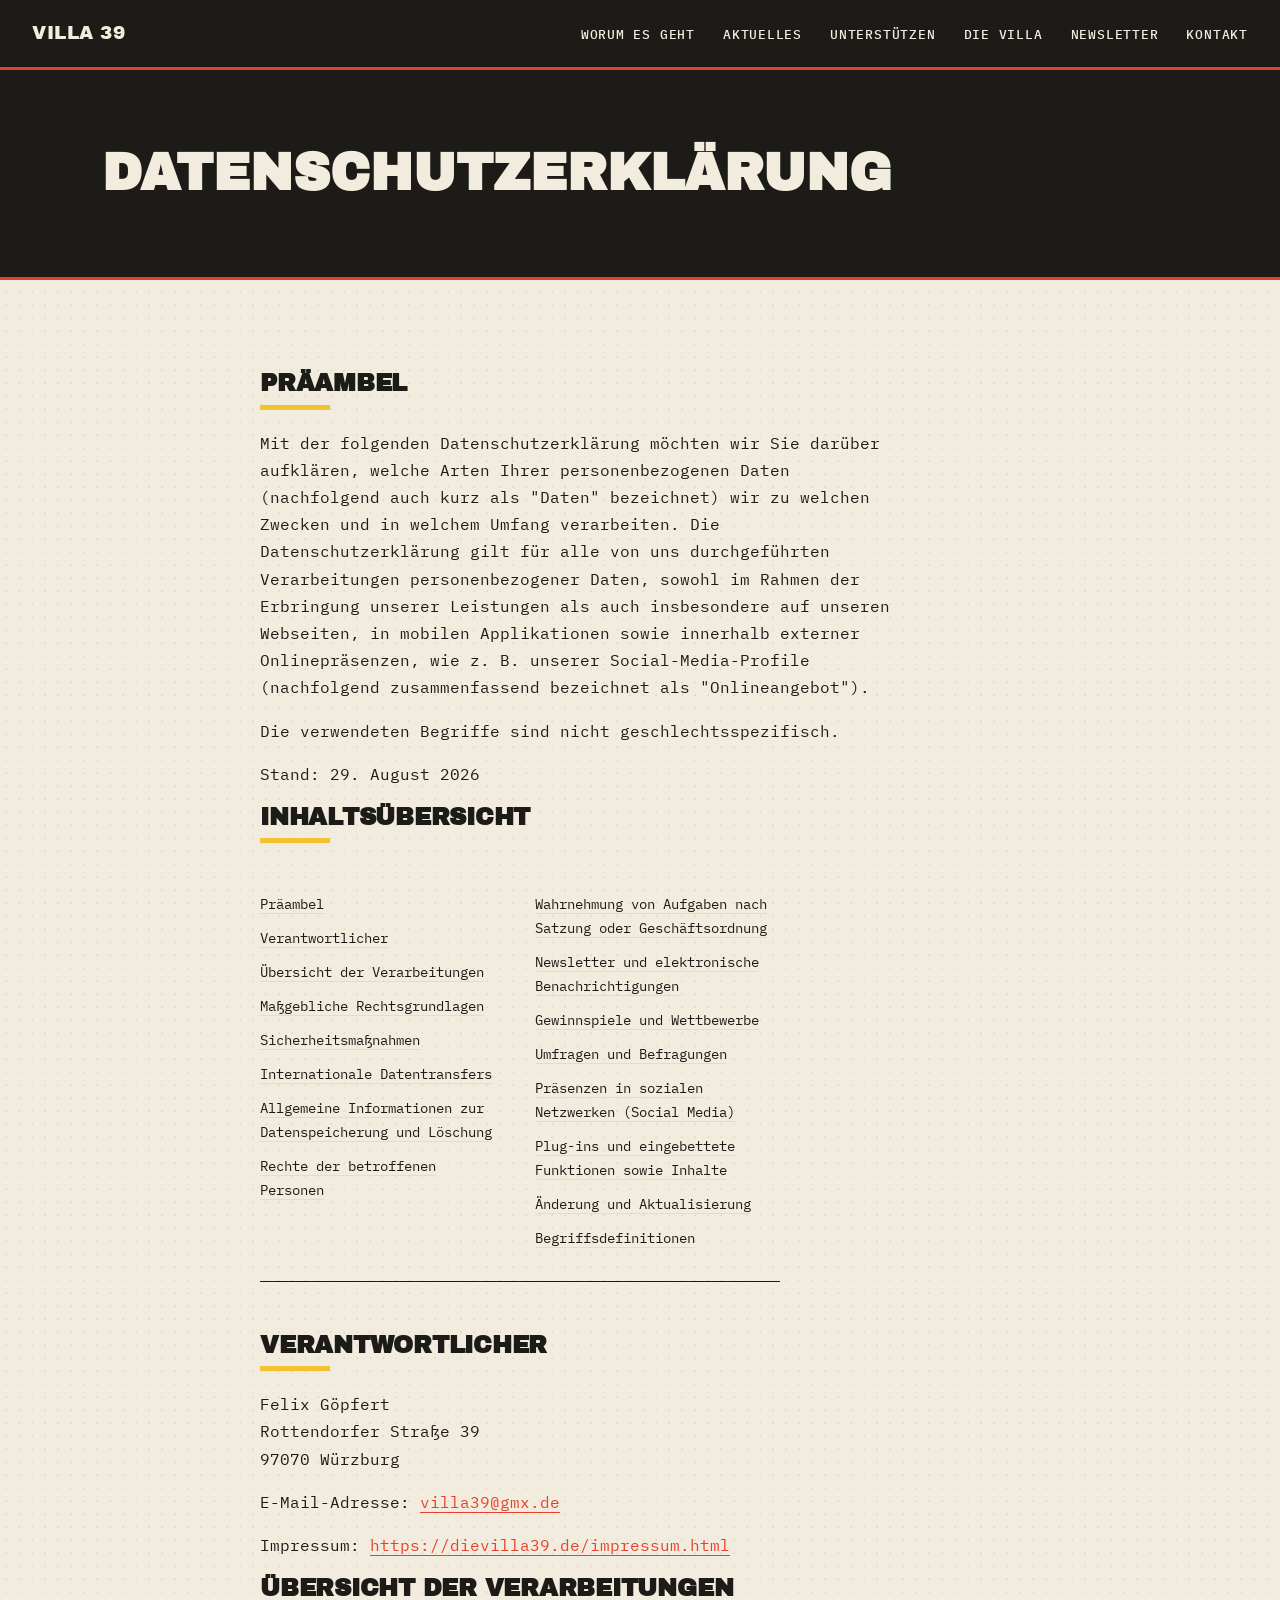
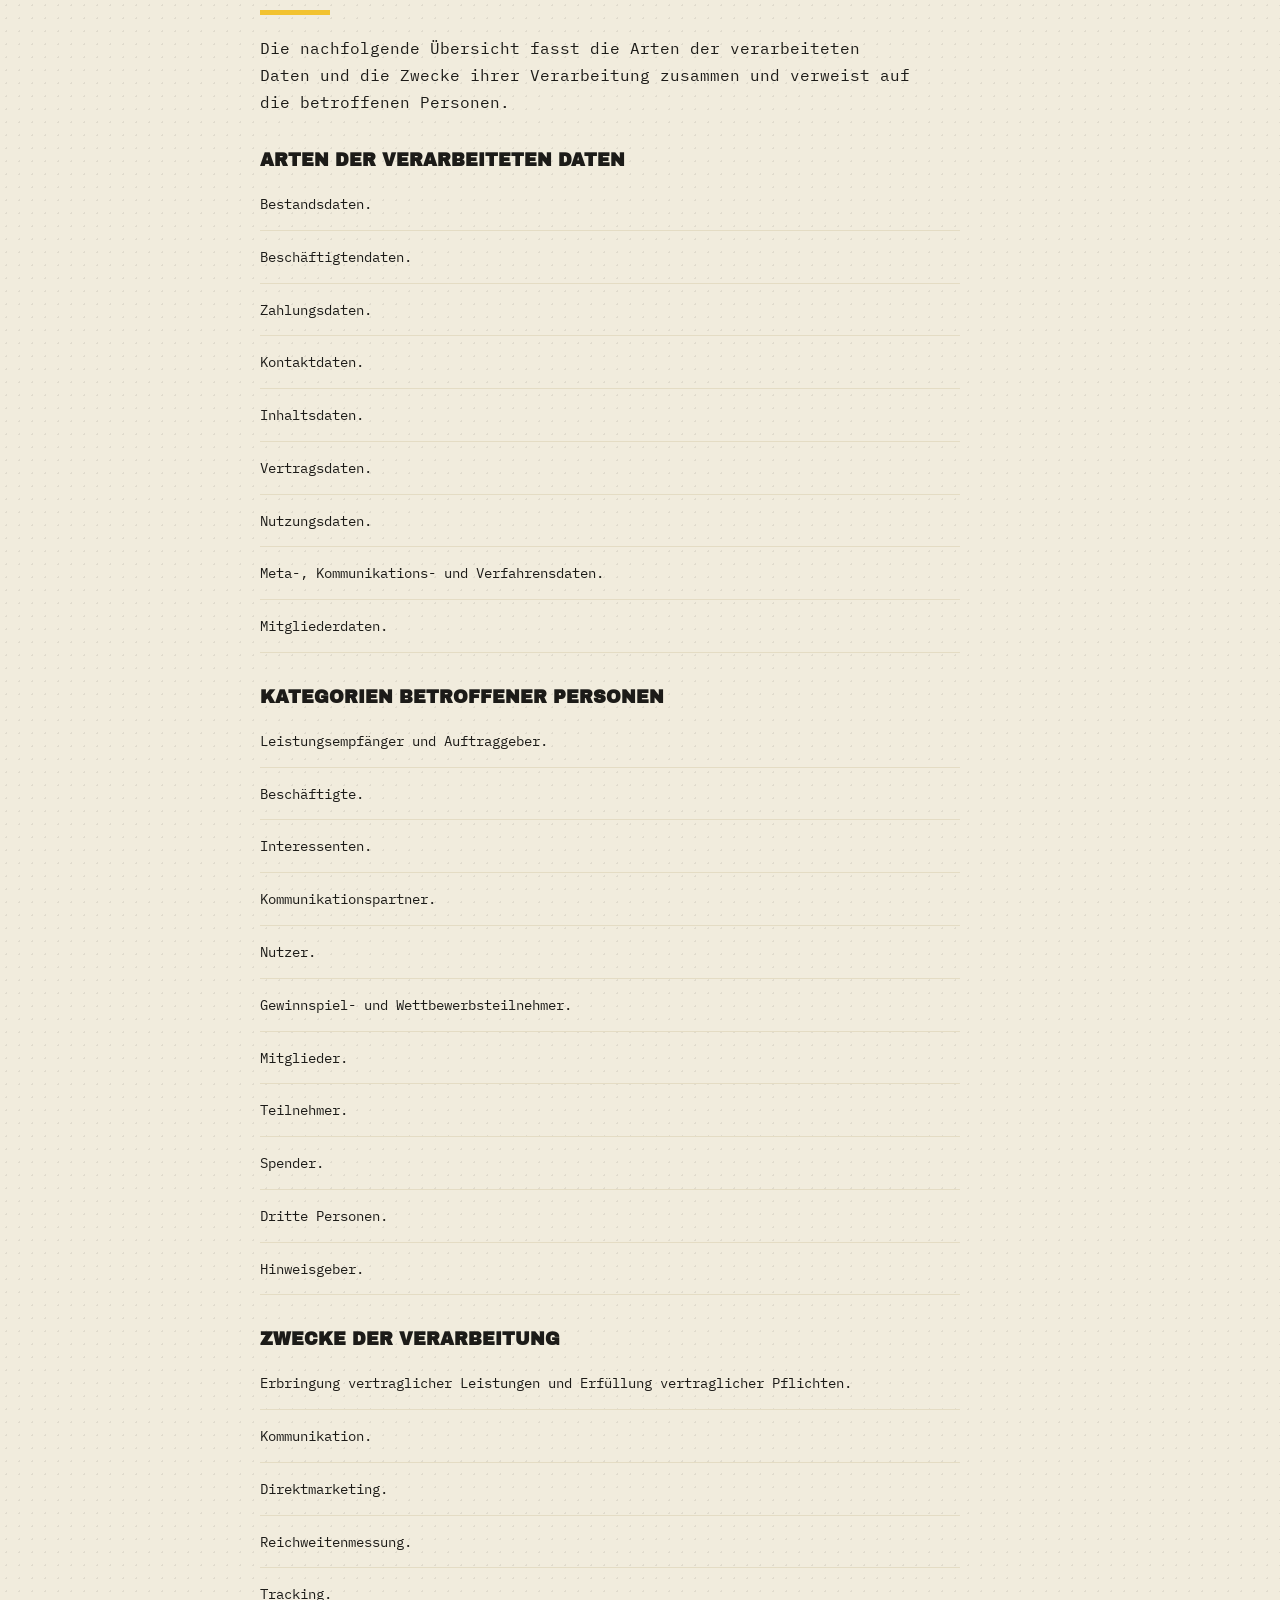
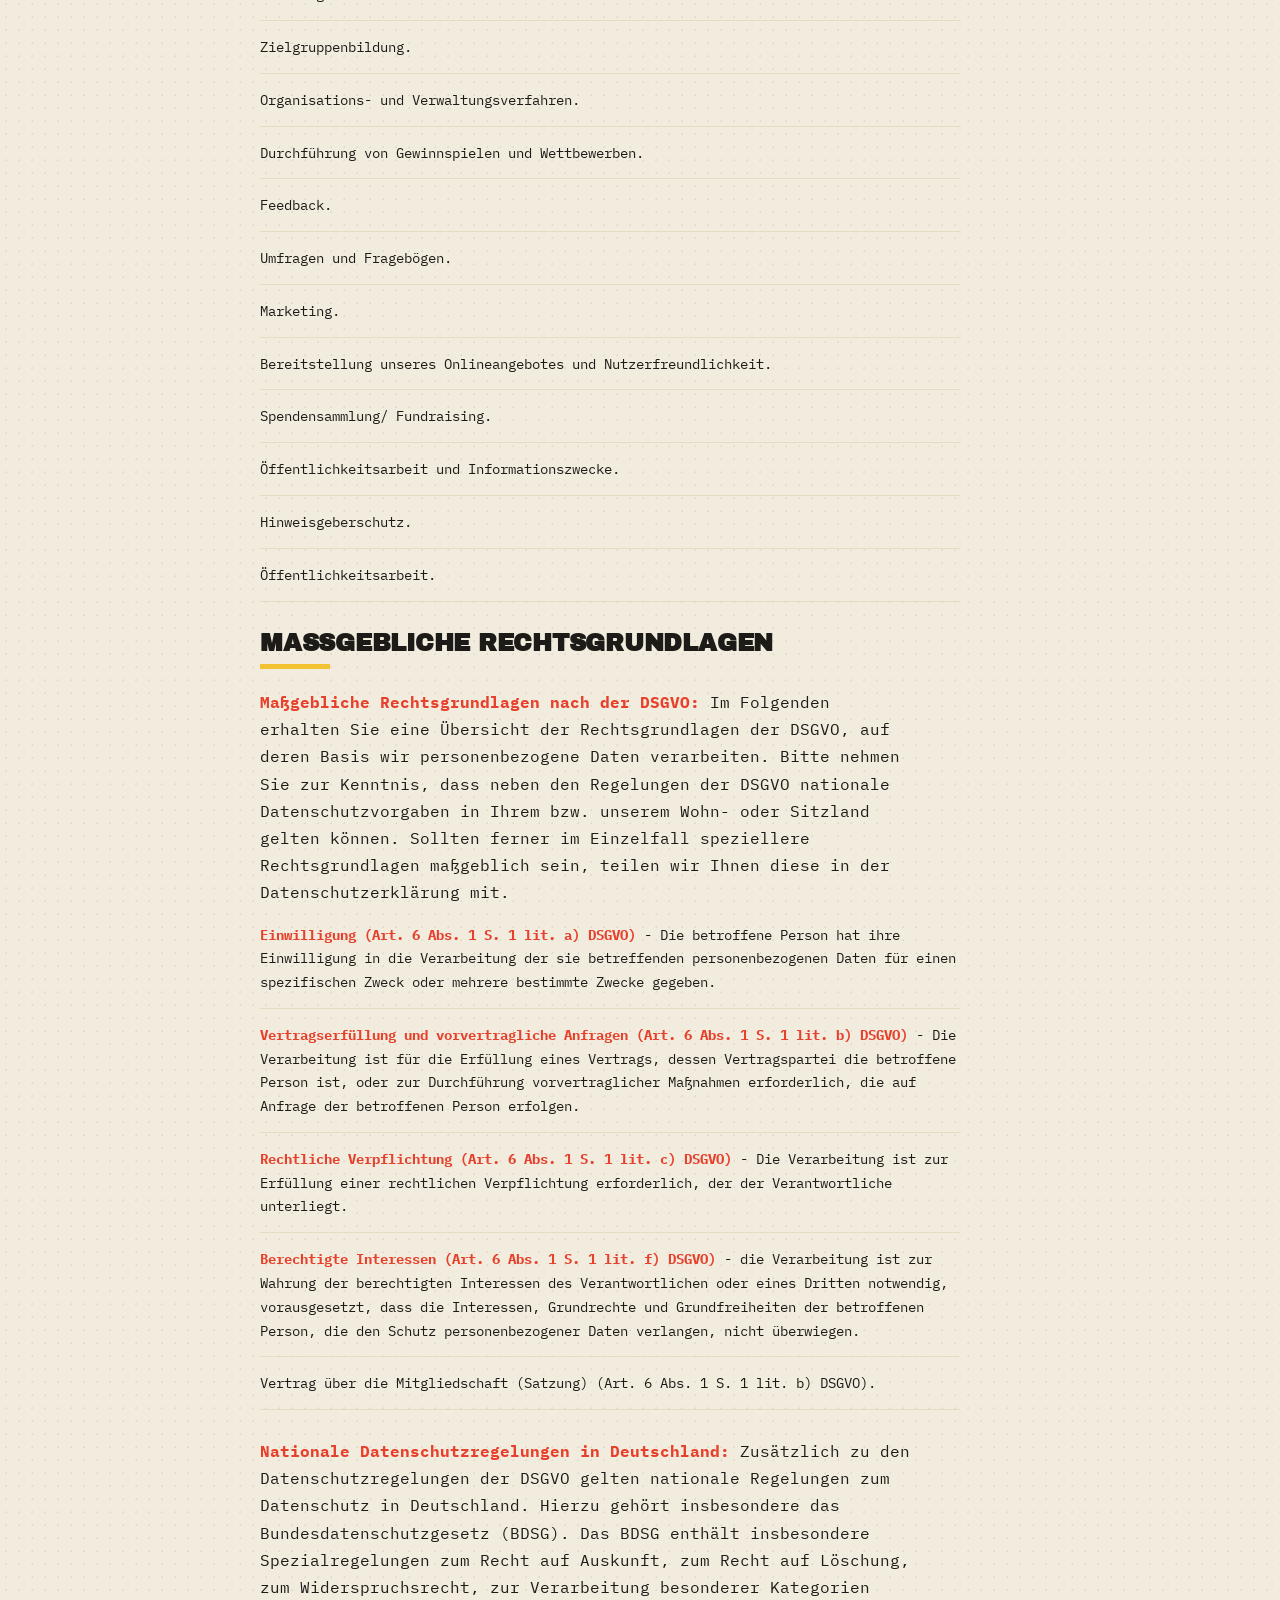
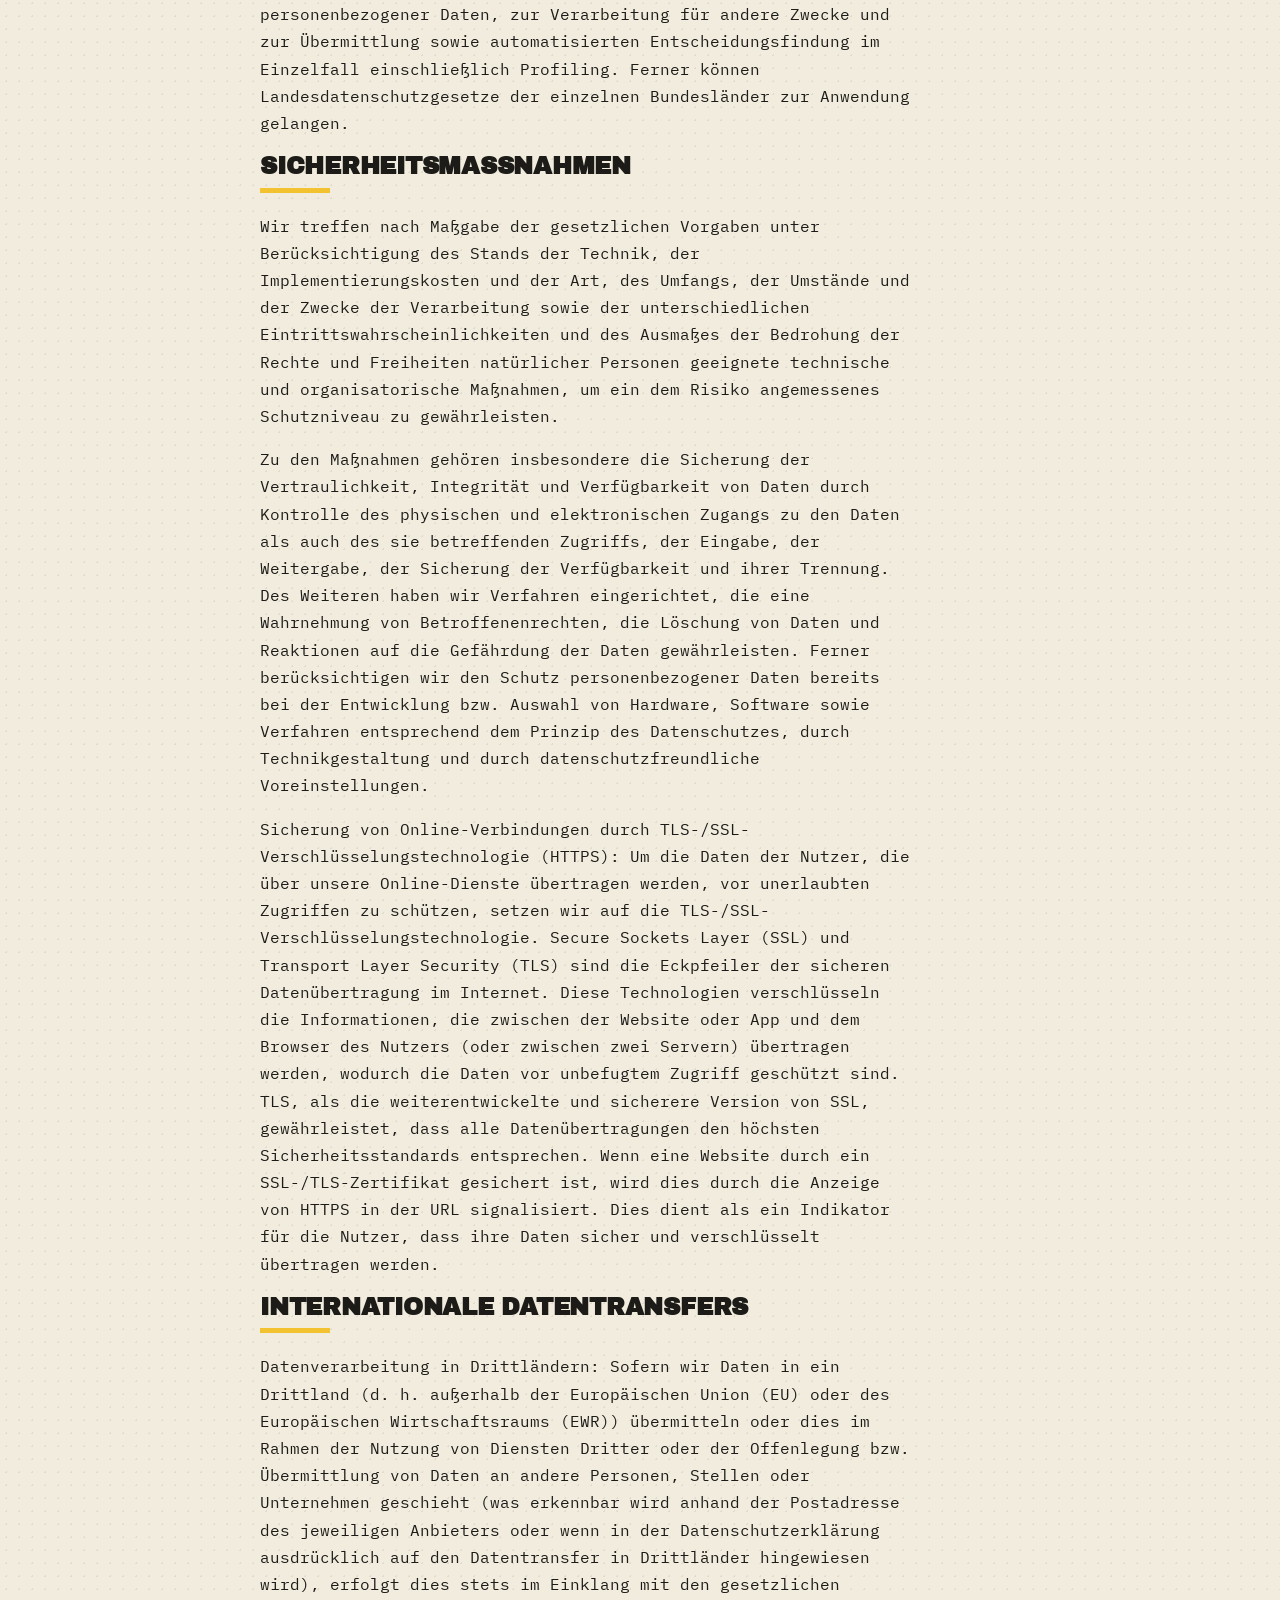
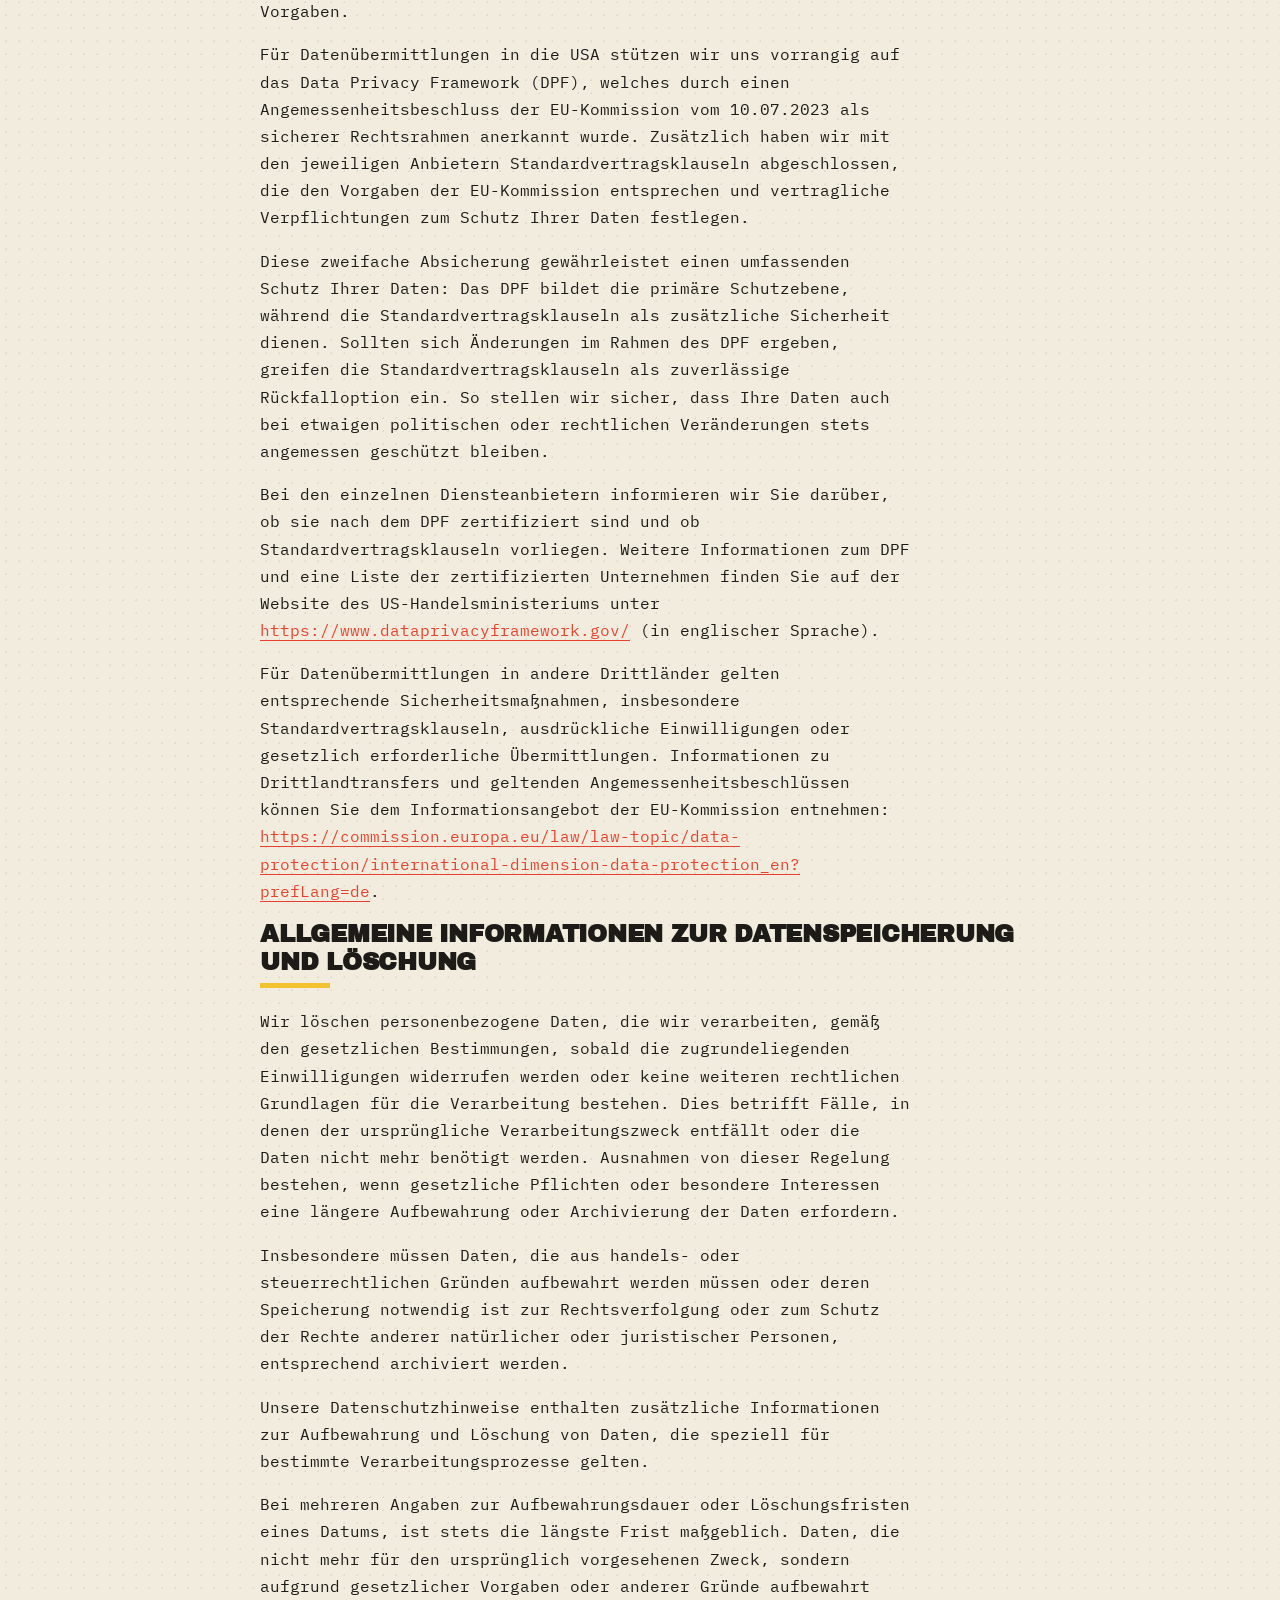
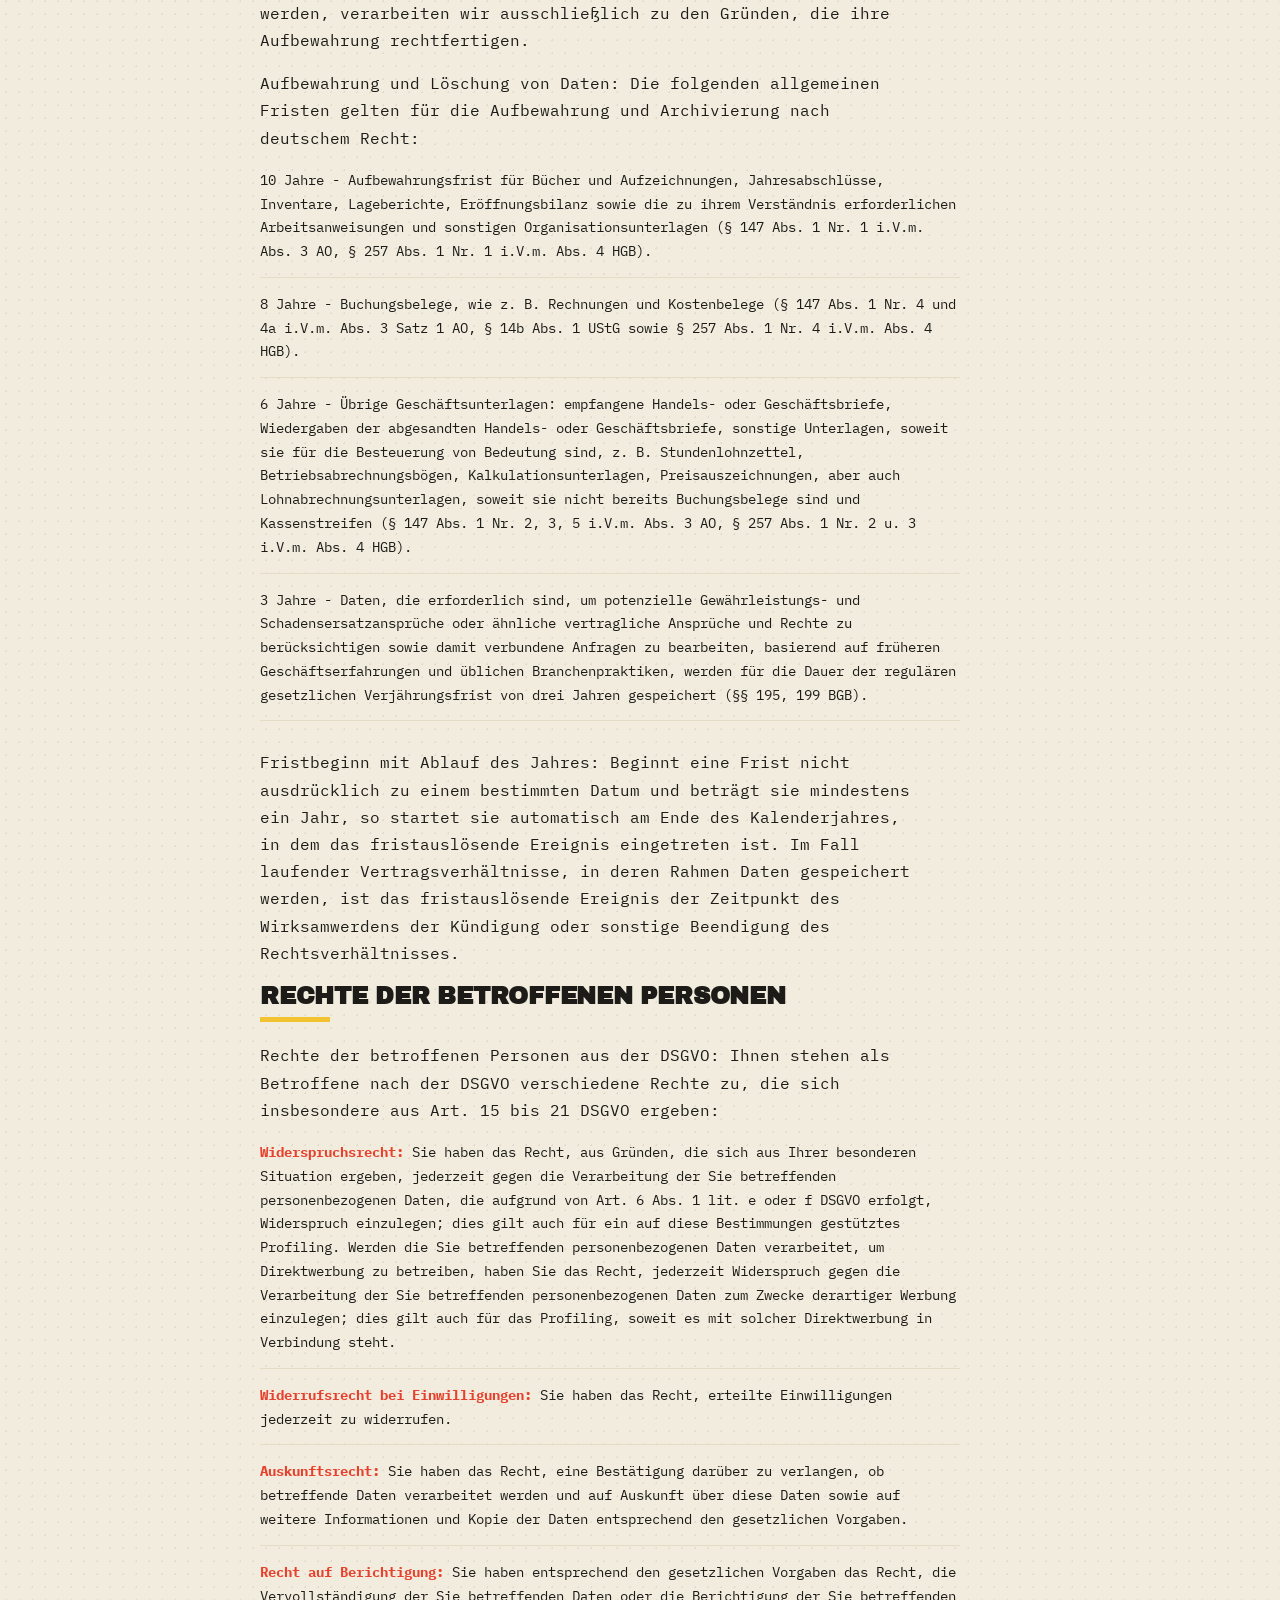
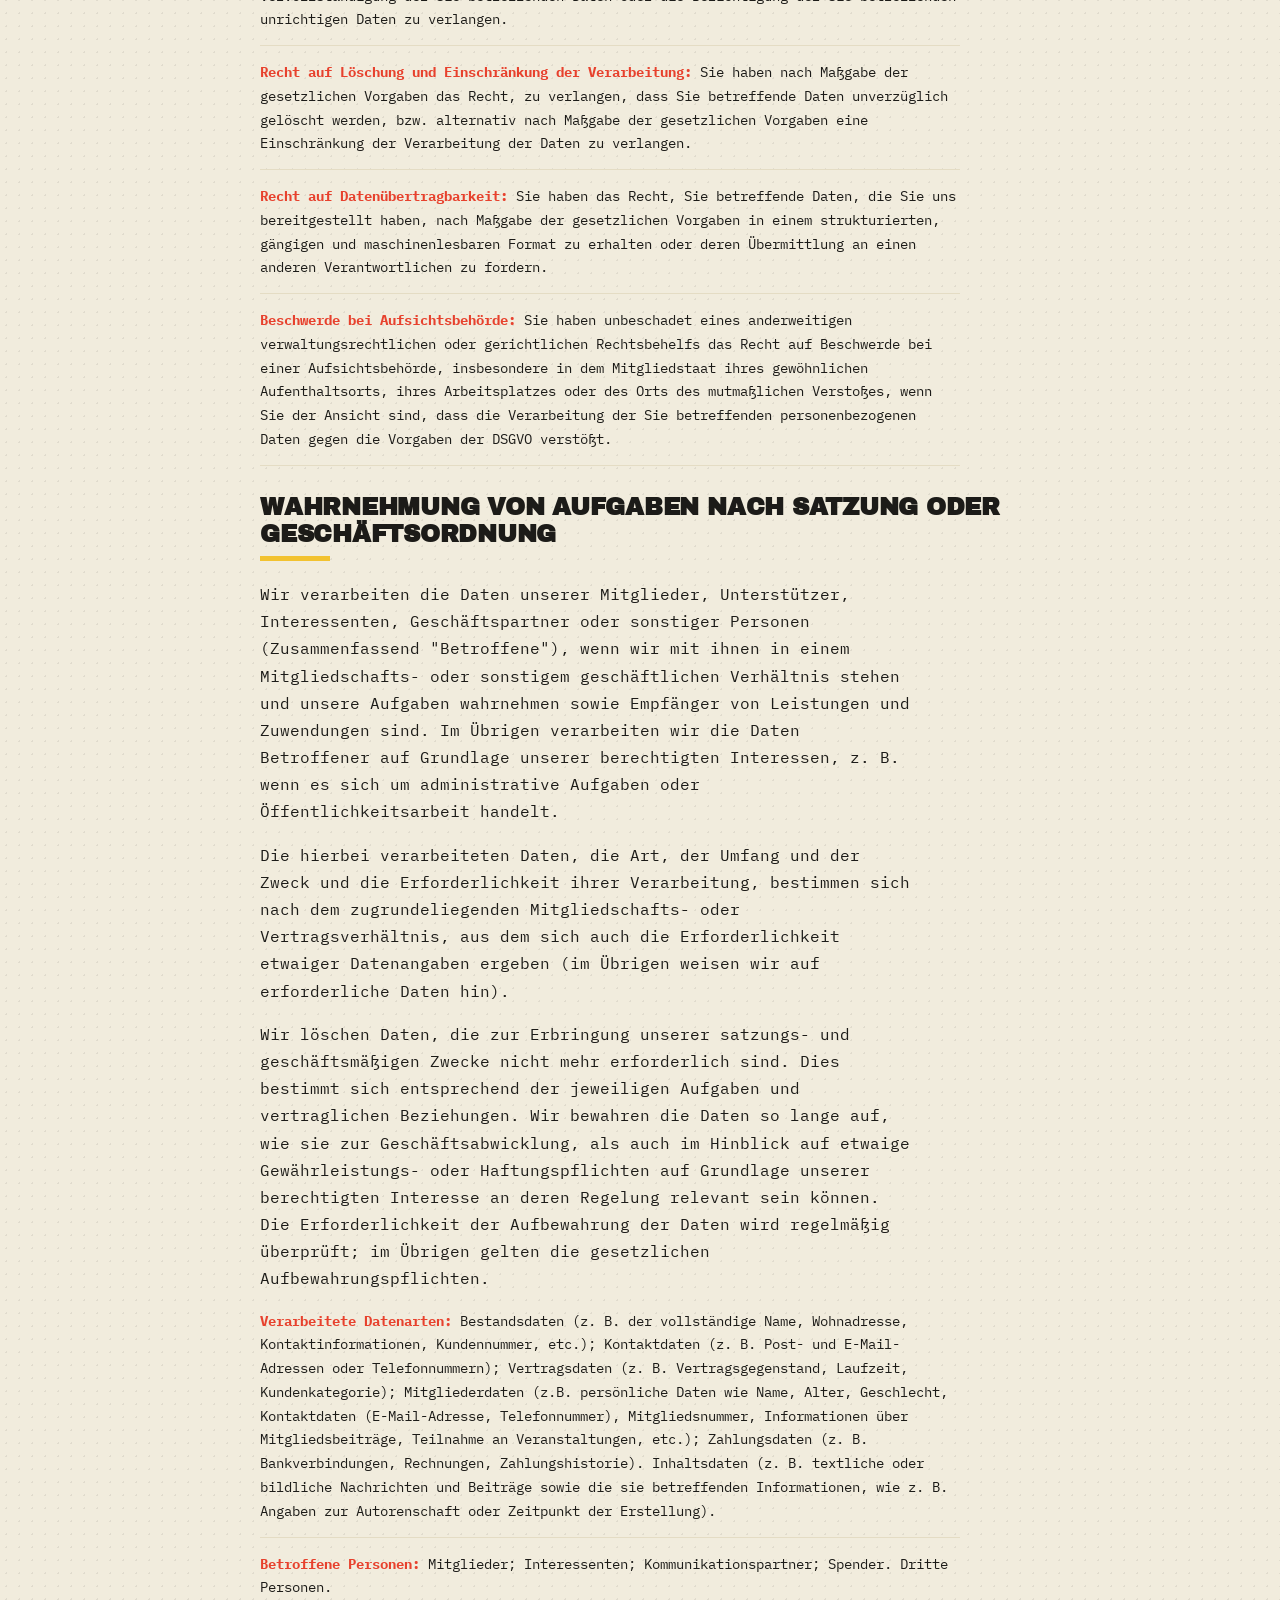
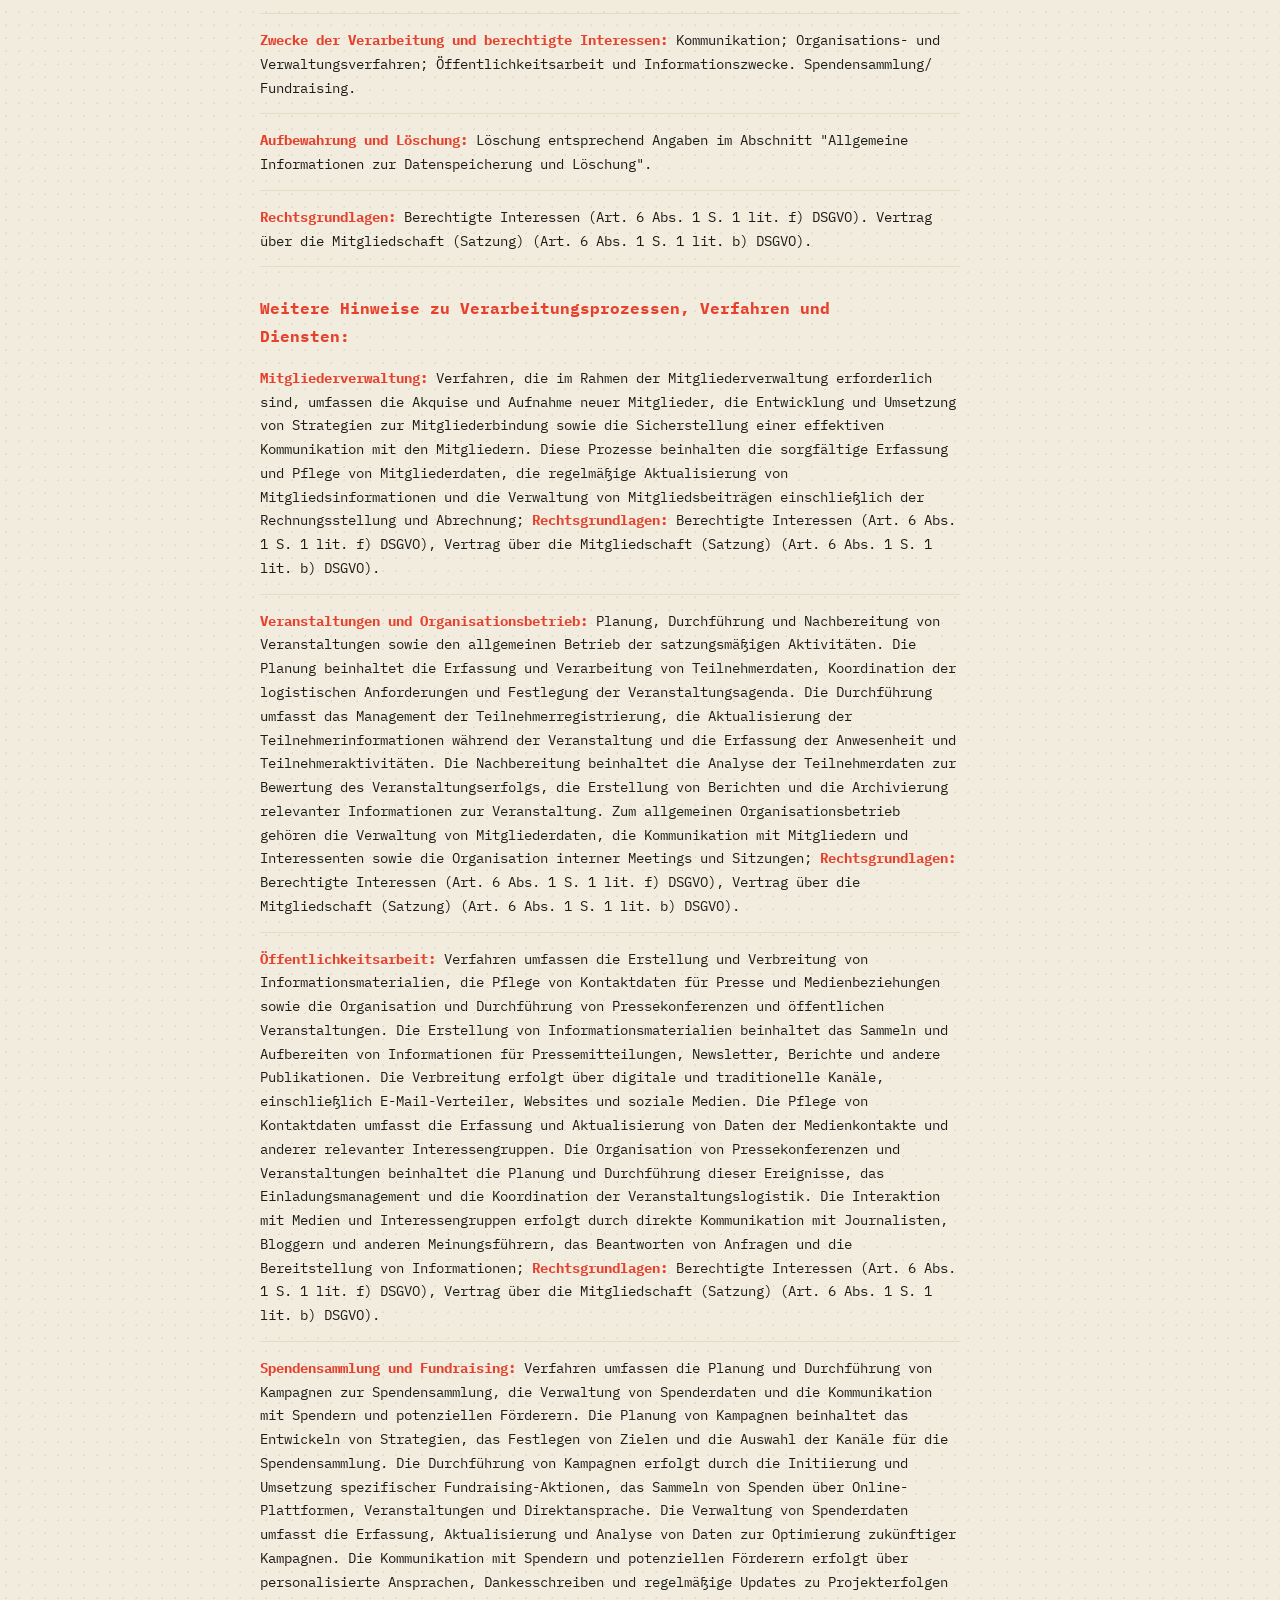
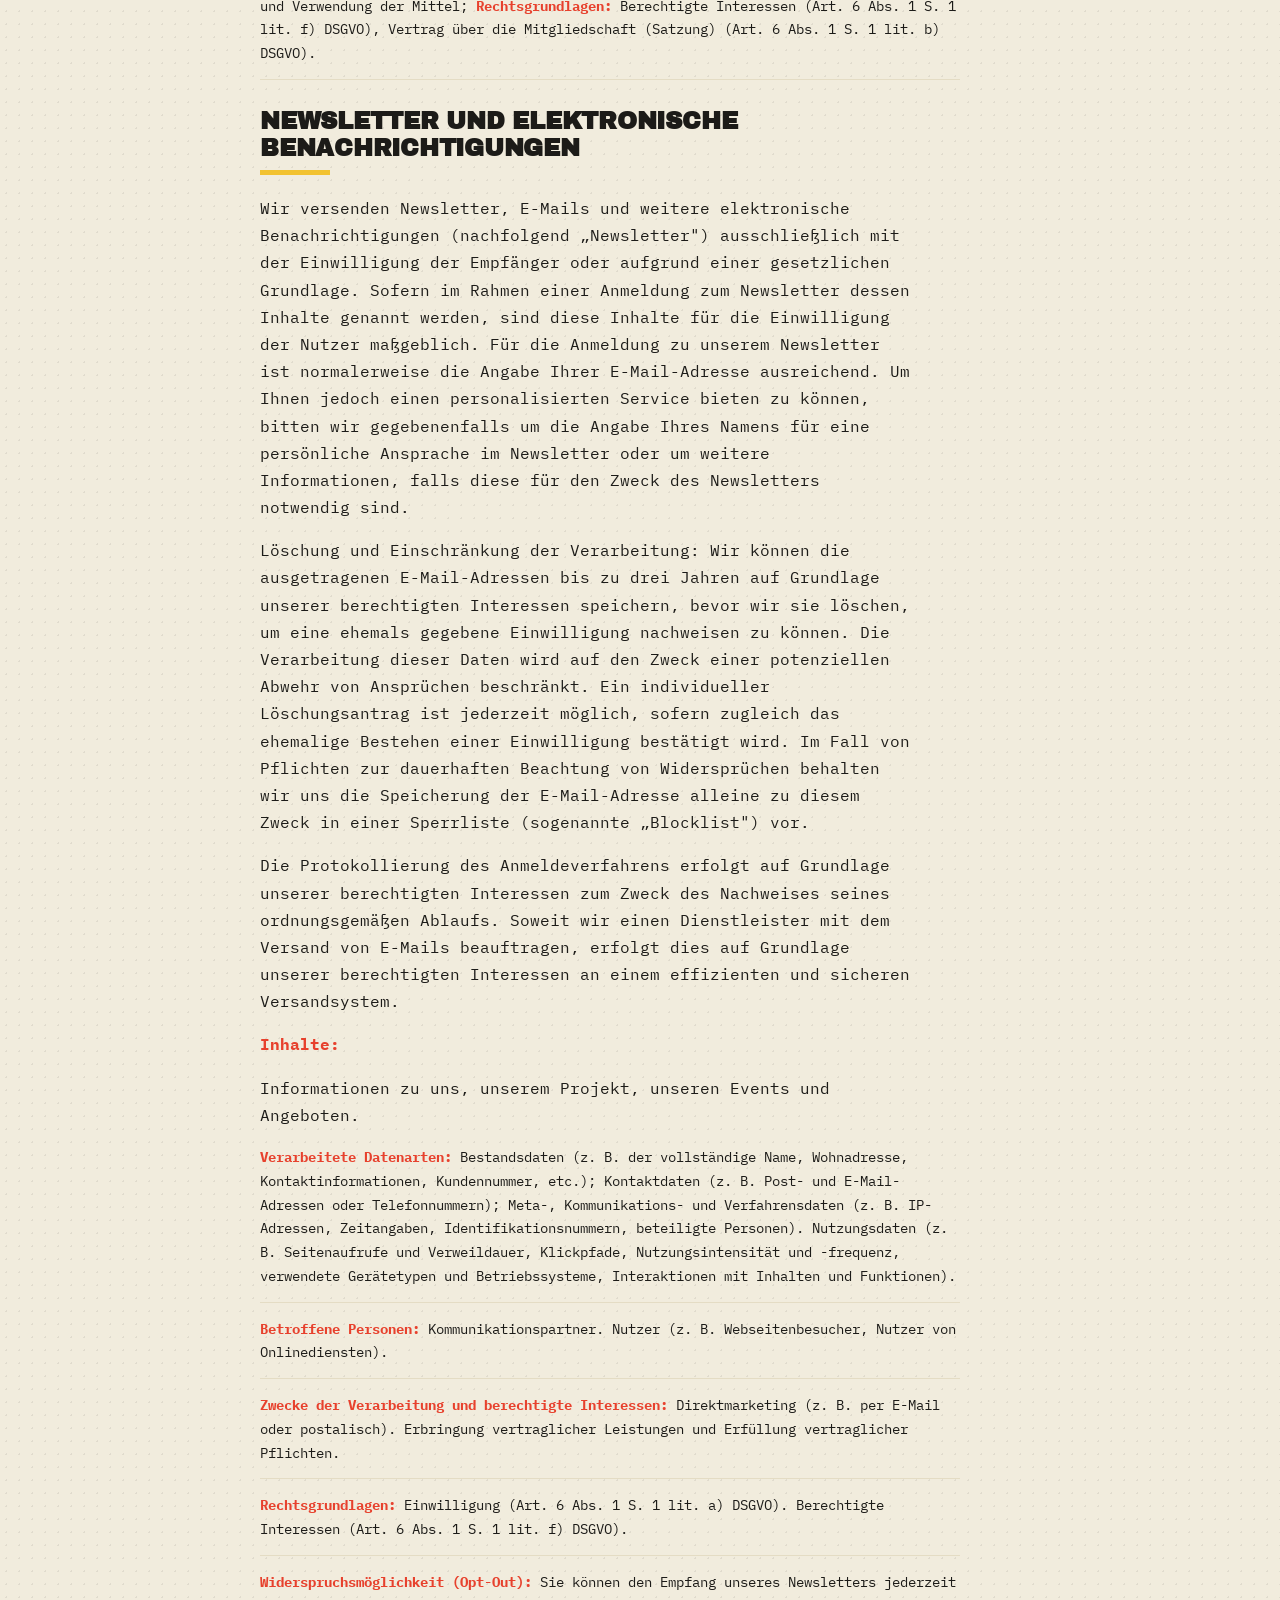
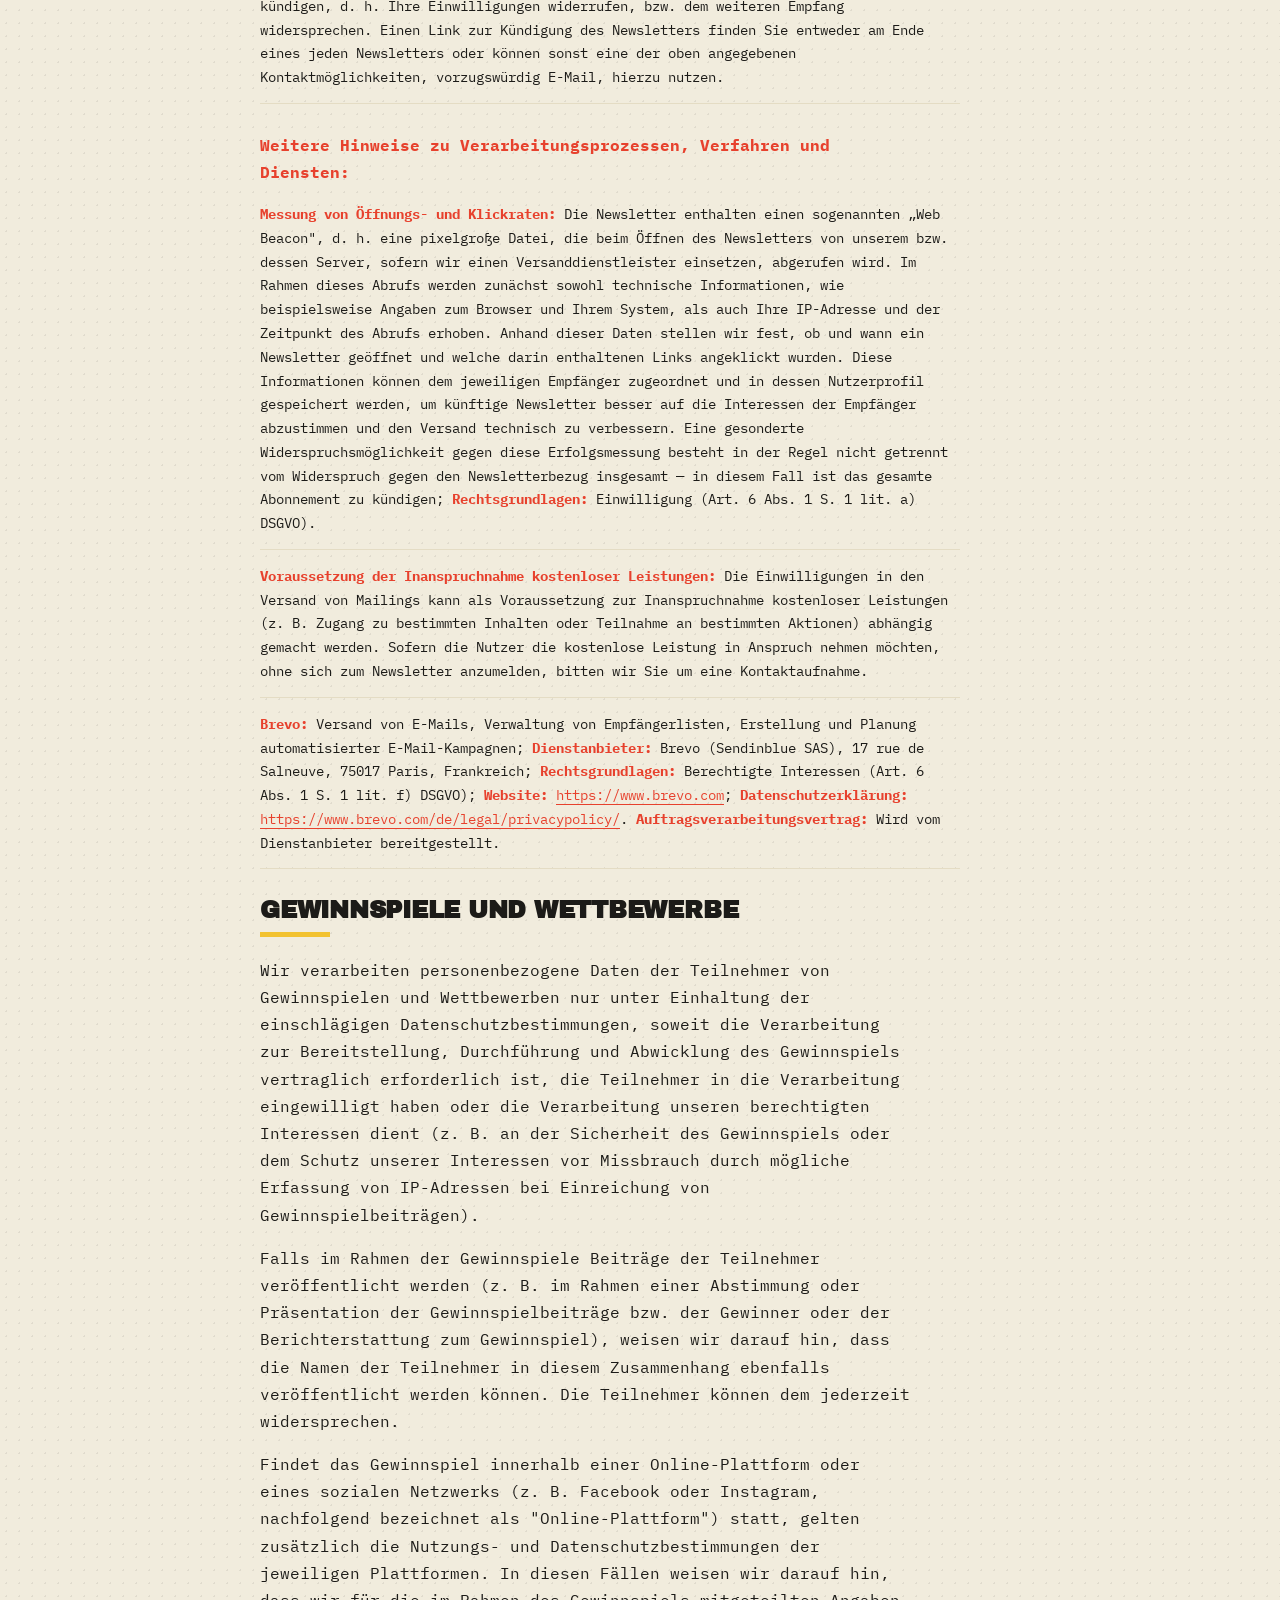
==== datenschutz.html @ 5b3e66f4 "add datenschutzerklaerung" ====
<!DOCTYPE html>
<html lang="de">

<head>
    <meta charset="UTF-8">
    <meta name="viewport" content="width=device-width, initial-scale=1.0">

    <title>Datenschutzerklärung — Villa 39</title>

    <link rel="icon" href="favicon.ico" sizes="any">
    <link rel="icon" type="image/png" sizes="32x32" href="favicon-32x32.png">
    <link rel="icon" type="image/png" sizes="16x16" href="favicon-16x16.png">
    <link rel="apple-touch-icon" href="apple-touch-icon.png">

    <link rel="preconnect" href="https://fonts.googleapis.com">
    <link rel="preconnect" href="https://fonts.gstatic.com" crossorigin>

    <link href="https://fonts.googleapis.com/css2?family=Archivo+Black&family=IBM+Plex+Mono:wght@400;500;600;700&family=Permanent+Marker&display=swap"
        rel="stylesheet">

    <link rel="stylesheet" href="style.css">
</head>

<body>

    <nav>

        <a href="index.html" class="logo">Villa 39</a>

        <button class="hamburger" id="hamburgerBtn" aria-label="Menü öffnen" aria-expanded="false">
            <span></span>
            <span></span>
            <span></span>
        </button>

        <ul id="navLinks">
            <li><a href="index.html#about">Worum es geht</a></li>
            <li><a href="index.html#aktuelles">Aktuelles</a></li>
            <li class="has-submenu">
                <a href="index.html#support">Unterstützen</a>
                <ul class="submenu">
                    <li><a href="direktkredit.html">Direktkredit</a></li>
                    <li><a href="spenden.html">Spenden</a></li>
                    <li><a href="https://www.instagram.com/dievilla39" target="_blank" rel="noopener">Spread the word</a></li>
                </ul>
            </li>
            <li><a href="index.html#geschichte">Die Villa</a></li>
            <li><a href="index.html#newsletter">Newsletter</a></li>
            <li><a href="index.html#contact">Kontakt</a></li>
        </ul>

    </nav>

    <header class="subpage-hero">
        <h1>Datenschutzerklärung</h1>
    </header>

    <main class="subpage-content legal-content">

        <h2 id="m716">Präambel</h2>
        <p>Mit der folgenden Datenschutzerklärung möchten wir Sie darüber aufklären, welche Arten Ihrer personenbezogenen Daten (nachfolgend auch kurz als "Daten" bezeichnet) wir zu welchen Zwecken und in welchem Umfang verarbeiten. Die Datenschutzerklärung gilt für alle von uns durchgeführten Verarbeitungen personenbezogener Daten, sowohl im Rahmen der Erbringung unserer Leistungen als auch insbesondere auf unseren Webseiten, in mobilen Applikationen sowie innerhalb externer Onlinepräsenzen, wie z. B. unserer Social-Media-Profile (nachfolgend zusammenfassend bezeichnet als "Onlineangebot").</p>
        <p>Die verwendeten Begriffe sind nicht geschlechtsspezifisch.</p>

        <p>Stand: 29. August 2026</p>

        <h2>Inhaltsübersicht</h2>
        <ul class="index">
            <li><a class="index-link" href="#m716">Präambel</a></li>
            <li><a class="index-link" href="#m3">Verantwortlicher</a></li>
            <li><a class="index-link" href="#mOverview">Übersicht der Verarbeitungen</a></li>
            <li><a class="index-link" href="#m2427">Maßgebliche Rechtsgrundlagen</a></li>
            <li><a class="index-link" href="#m27">Sicherheitsmaßnahmen</a></li>
            <li><a class="index-link" href="#m24">Internationale Datentransfers</a></li>
            <li><a class="index-link" href="#m12">Allgemeine Informationen zur Datenspeicherung und Löschung</a></li>
            <li><a class="index-link" href="#m10">Rechte der betroffenen Personen</a></li>
            <li><a class="index-link" href="#m354">Wahrnehmung von Aufgaben nach Satzung oder Geschäftsordnung</a></li>
            <li><a class="index-link" href="#m17">Newsletter und elektronische Benachrichtigungen</a></li>
            <li><a class="index-link" href="#m237">Gewinnspiele und Wettbewerbe</a></li>
            <li><a class="index-link" href="#m408">Umfragen und Befragungen</a></li>
            <li><a class="index-link" href="#m136">Präsenzen in sozialen Netzwerken (Social Media)</a></li>
            <li><a class="index-link" href="#m328">Plug-ins und eingebettete Funktionen sowie Inhalte</a></li>
            <li><a class="index-link" href="#m15">Änderung und Aktualisierung</a></li>
            <li><a class="index-link" href="#m42">Begriffsdefinitionen</a></li>
        </ul>

        <h2 id="m3">Verantwortlicher</h2>
        <p>
            Felix Göpfert<br>
            Rottendorfer Straße 39<br>
            97070 Würzburg
        </p>
        <p>E-Mail-Adresse: <a href="mailto:villa39@gmx.de">villa39@gmx.de</a></p>
        <p>Impressum: <a href="https://dievilla39.de/impressum.html" target="_blank">https://dievilla39.de/impressum.html</a></p>

        <h2 id="mOverview">Übersicht der Verarbeitungen</h2>
        <p>Die nachfolgende Übersicht fasst die Arten der verarbeiteten Daten und die Zwecke ihrer Verarbeitung zusammen und verweist auf die betroffenen Personen.</p>

        <h3>Arten der verarbeiteten Daten</h3>
        <ul class="m-elements">
            <li>Bestandsdaten.</li><li>Beschäftigtendaten.</li><li>Zahlungsdaten.</li><li>Kontaktdaten.</li><li>Inhaltsdaten.</li><li>Vertragsdaten.</li><li>Nutzungsdaten.</li><li>Meta-, Kommunikations- und Verfahrensdaten.</li><li>Mitgliederdaten.</li>
        </ul>

        <h3>Kategorien betroffener Personen</h3>
        <ul class="m-elements">
            <li>Leistungsempfänger und Auftraggeber.</li><li>Beschäftigte.</li><li>Interessenten.</li><li>Kommunikationspartner.</li><li>Nutzer.</li><li>Gewinnspiel- und Wettbewerbsteilnehmer.</li><li>Mitglieder.</li><li>Teilnehmer.</li><li>Spender.</li><li>Dritte Personen.</li><li>Hinweisgeber.</li>
        </ul>

        <h3>Zwecke der Verarbeitung</h3>
        <ul class="m-elements">
            <li>Erbringung vertraglicher Leistungen und Erfüllung vertraglicher Pflichten.</li><li>Kommunikation.</li><li>Direktmarketing.</li><li>Reichweitenmessung.</li><li>Tracking.</li><li>Zielgruppenbildung.</li><li>Organisations- und Verwaltungsverfahren.</li><li>Durchführung von Gewinnspielen und Wettbewerben.</li><li>Feedback.</li><li>Umfragen und Fragebögen.</li><li>Marketing.</li><li>Bereitstellung unseres Onlineangebotes und Nutzerfreundlichkeit.</li><li>Spendensammlung/ Fundraising.</li><li>Öffentlichkeitsarbeit und Informationszwecke.</li><li>Hinweisgeberschutz.</li><li>Öffentlichkeitsarbeit.</li>
        </ul>

        <h2 id="m2427">Maßgebliche Rechtsgrundlagen</h2>
        <p><strong>Maßgebliche Rechtsgrundlagen nach der DSGVO: </strong>Im Folgenden erhalten Sie eine Übersicht der Rechtsgrundlagen der DSGVO, auf deren Basis wir personenbezogene Daten verarbeiten. Bitte nehmen Sie zur Kenntnis, dass neben den Regelungen der DSGVO nationale Datenschutzvorgaben in Ihrem bzw. unserem Wohn- oder Sitzland gelten können. Sollten ferner im Einzelfall speziellere Rechtsgrundlagen maßgeblich sein, teilen wir Ihnen diese in der Datenschutzerklärung mit.</p>
        <ul class="m-elements">
            <li><strong>Einwilligung (Art. 6 Abs. 1 S. 1 lit. a) DSGVO)</strong> - Die betroffene Person hat ihre Einwilligung in die Verarbeitung der sie betreffenden personenbezogenen Daten für einen spezifischen Zweck oder mehrere bestimmte Zwecke gegeben.</li>
            <li><strong>Vertragserfüllung und vorvertragliche Anfragen (Art. 6 Abs. 1 S. 1 lit. b) DSGVO)</strong> - Die Verarbeitung ist für die Erfüllung eines Vertrags, dessen Vertragspartei die betroffene Person ist, oder zur Durchführung vorvertraglicher Maßnahmen erforderlich, die auf Anfrage der betroffenen Person erfolgen.</li>
            <li><strong>Rechtliche Verpflichtung (Art. 6 Abs. 1 S. 1 lit. c) DSGVO)</strong> - Die Verarbeitung ist zur Erfüllung einer rechtlichen Verpflichtung erforderlich, der der Verantwortliche unterliegt.</li>
            <li><strong>Berechtigte Interessen (Art. 6 Abs. 1 S. 1 lit. f) DSGVO)</strong> - die Verarbeitung ist zur Wahrung der berechtigten Interessen des Verantwortlichen oder eines Dritten notwendig, vorausgesetzt, dass die Interessen, Grundrechte und Grundfreiheiten der betroffenen Person, die den Schutz personenbezogener Daten verlangen, nicht überwiegen.</li>
            <li>Vertrag über die Mitgliedschaft (Satzung) (Art. 6 Abs. 1 S. 1 lit. b) DSGVO).</li>
        </ul>
        <p><strong>Nationale Datenschutzregelungen in Deutschland: </strong>Zusätzlich zu den Datenschutzregelungen der DSGVO gelten nationale Regelungen zum Datenschutz in Deutschland. Hierzu gehört insbesondere das Bundesdatenschutzgesetz (BDSG). Das BDSG enthält insbesondere Spezialregelungen zum Recht auf Auskunft, zum Recht auf Löschung, zum Widerspruchsrecht, zur Verarbeitung besonderer Kategorien personenbezogener Daten, zur Verarbeitung für andere Zwecke und zur Übermittlung sowie automatisierten Entscheidungsfindung im Einzelfall einschließlich Profiling. Ferner können Landesdatenschutzgesetze der einzelnen Bundesländer zur Anwendung gelangen.</p>

        <h2 id="m27">Sicherheitsmaßnahmen</h2>
        <p>Wir treffen nach Maßgabe der gesetzlichen Vorgaben unter Berücksichtigung des Stands der Technik, der Implementierungskosten und der Art, des Umfangs, der Umstände und der Zwecke der Verarbeitung sowie der unterschiedlichen Eintrittswahrscheinlichkeiten und des Ausmaßes der Bedrohung der Rechte und Freiheiten natürlicher Personen geeignete technische und organisatorische Maßnahmen, um ein dem Risiko angemessenes Schutzniveau zu gewährleisten.</p>
        <p>Zu den Maßnahmen gehören insbesondere die Sicherung der Vertraulichkeit, Integrität und Verfügbarkeit von Daten durch Kontrolle des physischen und elektronischen Zugangs zu den Daten als auch des sie betreffenden Zugriffs, der Eingabe, der Weitergabe, der Sicherung der Verfügbarkeit und ihrer Trennung. Des Weiteren haben wir Verfahren eingerichtet, die eine Wahrnehmung von Betroffenenrechten, die Löschung von Daten und Reaktionen auf die Gefährdung der Daten gewährleisten. Ferner berücksichtigen wir den Schutz personenbezogener Daten bereits bei der Entwicklung bzw. Auswahl von Hardware, Software sowie Verfahren entsprechend dem Prinzip des Datenschutzes, durch Technikgestaltung und durch datenschutzfreundliche Voreinstellungen.</p>
        <p>Sicherung von Online-Verbindungen durch TLS-/SSL-Verschlüsselungstechnologie (HTTPS): Um die Daten der Nutzer, die über unsere Online-Dienste übertragen werden, vor unerlaubten Zugriffen zu schützen, setzen wir auf die TLS-/SSL-Verschlüsselungstechnologie. Secure Sockets Layer (SSL) und Transport Layer Security (TLS) sind die Eckpfeiler der sicheren Datenübertragung im Internet. Diese Technologien verschlüsseln die Informationen, die zwischen der Website oder App und dem Browser des Nutzers (oder zwischen zwei Servern) übertragen werden, wodurch die Daten vor unbefugtem Zugriff geschützt sind. TLS, als die weiterentwickelte und sicherere Version von SSL, gewährleistet, dass alle Datenübertragungen den höchsten Sicherheitsstandards entsprechen. Wenn eine Website durch ein SSL-/TLS-Zertifikat gesichert ist, wird dies durch die Anzeige von HTTPS in der URL signalisiert. Dies dient als ein Indikator für die Nutzer, dass ihre Daten sicher und verschlüsselt übertragen werden.</p>

        <h2 id="m24">Internationale Datentransfers</h2>
        <p>Datenverarbeitung in Drittländern: Sofern wir Daten in ein Drittland (d. h. außerhalb der Europäischen Union (EU) oder des Europäischen Wirtschaftsraums (EWR)) übermitteln oder dies im Rahmen der Nutzung von Diensten Dritter oder der Offenlegung bzw. Übermittlung von Daten an andere Personen, Stellen oder Unternehmen geschieht (was erkennbar wird anhand der Postadresse des jeweiligen Anbieters oder wenn in der Datenschutzerklärung ausdrücklich auf den Datentransfer in Drittländer hingewiesen wird), erfolgt dies stets im Einklang mit den gesetzlichen Vorgaben.</p>
        <p>Für Datenübermittlungen in die USA stützen wir uns vorrangig auf das Data Privacy Framework (DPF), welches durch einen Angemessenheitsbeschluss der EU-Kommission vom 10.07.2023 als sicherer Rechtsrahmen anerkannt wurde. Zusätzlich haben wir mit den jeweiligen Anbietern Standardvertragsklauseln abgeschlossen, die den Vorgaben der EU-Kommission entsprechen und vertragliche Verpflichtungen zum Schutz Ihrer Daten festlegen.</p>
        <p>Diese zweifache Absicherung gewährleistet einen umfassenden Schutz Ihrer Daten: Das DPF bildet die primäre Schutzebene, während die Standardvertragsklauseln als zusätzliche Sicherheit dienen. Sollten sich Änderungen im Rahmen des DPF ergeben, greifen die Standardvertragsklauseln als zuverlässige Rückfalloption ein. So stellen wir sicher, dass Ihre Daten auch bei etwaigen politischen oder rechtlichen Veränderungen stets angemessen geschützt bleiben.</p>
        <p>Bei den einzelnen Diensteanbietern informieren wir Sie darüber, ob sie nach dem DPF zertifiziert sind und ob Standardvertragsklauseln vorliegen. Weitere Informationen zum DPF und eine Liste der zertifizierten Unternehmen finden Sie auf der Website des US-Handelsministeriums unter <a href="https://www.dataprivacyframework.gov/" target="_blank">https://www.dataprivacyframework.gov/</a> (in englischer Sprache).</p>
        <p>Für Datenübermittlungen in andere Drittländer gelten entsprechende Sicherheitsmaßnahmen, insbesondere Standardvertragsklauseln, ausdrückliche Einwilligungen oder gesetzlich erforderliche Übermittlungen. Informationen zu Drittlandtransfers und geltenden Angemessenheitsbeschlüssen können Sie dem Informationsangebot der EU-Kommission entnehmen: <a href="https://commission.europa.eu/law/law-topic/data-protection/international-dimension-data-protection_en?prefLang=de" target="_blank">https://commission.europa.eu/law/law-topic/data-protection/international-dimension-data-protection_en?prefLang=de</a>.</p>

        <h2 id="m12">Allgemeine Informationen zur Datenspeicherung und Löschung</h2>
        <p>Wir löschen personenbezogene Daten, die wir verarbeiten, gemäß den gesetzlichen Bestimmungen, sobald die zugrundeliegenden Einwilligungen widerrufen werden oder keine weiteren rechtlichen Grundlagen für die Verarbeitung bestehen. Dies betrifft Fälle, in denen der ursprüngliche Verarbeitungszweck entfällt oder die Daten nicht mehr benötigt werden. Ausnahmen von dieser Regelung bestehen, wenn gesetzliche Pflichten oder besondere Interessen eine längere Aufbewahrung oder Archivierung der Daten erfordern.</p>
        <p>Insbesondere müssen Daten, die aus handels- oder steuerrechtlichen Gründen aufbewahrt werden müssen oder deren Speicherung notwendig ist zur Rechtsverfolgung oder zum Schutz der Rechte anderer natürlicher oder juristischer Personen, entsprechend archiviert werden.</p>
        <p>Unsere Datenschutzhinweise enthalten zusätzliche Informationen zur Aufbewahrung und Löschung von Daten, die speziell für bestimmte Verarbeitungsprozesse gelten.</p>
        <p>Bei mehreren Angaben zur Aufbewahrungsdauer oder Löschungsfristen eines Datums, ist stets die längste Frist maßgeblich. Daten, die nicht mehr für den ursprünglich vorgesehenen Zweck, sondern aufgrund gesetzlicher Vorgaben oder anderer Gründe aufbewahrt werden, verarbeiten wir ausschließlich zu den Gründen, die ihre Aufbewahrung rechtfertigen.</p>
        <p>Aufbewahrung und Löschung von Daten: Die folgenden allgemeinen Fristen gelten für die Aufbewahrung und Archivierung nach deutschem Recht:</p>
        <ul class="m-elements">
            <li>10 Jahre - Aufbewahrungsfrist für Bücher und Aufzeichnungen, Jahresabschlüsse, Inventare, Lageberichte, Eröffnungsbilanz sowie die zu ihrem Verständnis erforderlichen Arbeitsanweisungen und sonstigen Organisationsunterlagen (§ 147 Abs. 1 Nr. 1 i.V.m. Abs. 3 AO, § 257 Abs. 1 Nr. 1 i.V.m. Abs. 4 HGB).</li>
            <li>8 Jahre - Buchungsbelege, wie z. B. Rechnungen und Kostenbelege (§ 147 Abs. 1 Nr. 4 und 4a i.V.m. Abs. 3 Satz 1 AO, § 14b Abs. 1 UStG sowie § 257 Abs. 1 Nr. 4 i.V.m. Abs. 4 HGB).</li>
            <li>6 Jahre - Übrige Geschäftsunterlagen: empfangene Handels- oder Geschäftsbriefe, Wiedergaben der abgesandten Handels- oder Geschäftsbriefe, sonstige Unterlagen, soweit sie für die Besteuerung von Bedeutung sind, z. B. Stundenlohnzettel, Betriebsabrechnungsbögen, Kalkulationsunterlagen, Preisauszeichnungen, aber auch Lohnabrechnungsunterlagen, soweit sie nicht bereits Buchungsbelege sind und Kassenstreifen (§ 147 Abs. 1 Nr. 2, 3, 5 i.V.m. Abs. 3 AO, § 257 Abs. 1 Nr. 2 u. 3 i.V.m. Abs. 4 HGB).</li>
            <li>3 Jahre - Daten, die erforderlich sind, um potenzielle Gewährleistungs- und Schadensersatzansprüche oder ähnliche vertragliche Ansprüche und Rechte zu berücksichtigen sowie damit verbundene Anfragen zu bearbeiten, basierend auf früheren Geschäftserfahrungen und üblichen Branchenpraktiken, werden für die Dauer der regulären gesetzlichen Verjährungsfrist von drei Jahren gespeichert (§§ 195, 199 BGB).</li>
        </ul>
        <p>Fristbeginn mit Ablauf des Jahres: Beginnt eine Frist nicht ausdrücklich zu einem bestimmten Datum und beträgt sie mindestens ein Jahr, so startet sie automatisch am Ende des Kalenderjahres, in dem das fristauslösende Ereignis eingetreten ist. Im Fall laufender Vertragsverhältnisse, in deren Rahmen Daten gespeichert werden, ist das fristauslösende Ereignis der Zeitpunkt des Wirksamwerdens der Kündigung oder sonstige Beendigung des Rechtsverhältnisses.</p>

        <h2 id="m10">Rechte der betroffenen Personen</h2>
        <p>Rechte der betroffenen Personen aus der DSGVO: Ihnen stehen als Betroffene nach der DSGVO verschiedene Rechte zu, die sich insbesondere aus Art. 15 bis 21 DSGVO ergeben:</p>
        <ul class="m-elements">
            <li><strong>Widerspruchsrecht:</strong> Sie haben das Recht, aus Gründen, die sich aus Ihrer besonderen Situation ergeben, jederzeit gegen die Verarbeitung der Sie betreffenden personenbezogenen Daten, die aufgrund von Art. 6 Abs. 1 lit. e oder f DSGVO erfolgt, Widerspruch einzulegen; dies gilt auch für ein auf diese Bestimmungen gestütztes Profiling. Werden die Sie betreffenden personenbezogenen Daten verarbeitet, um Direktwerbung zu betreiben, haben Sie das Recht, jederzeit Widerspruch gegen die Verarbeitung der Sie betreffenden personenbezogenen Daten zum Zwecke derartiger Werbung einzulegen; dies gilt auch für das Profiling, soweit es mit solcher Direktwerbung in Verbindung steht.</li>
            <li><strong>Widerrufsrecht bei Einwilligungen:</strong> Sie haben das Recht, erteilte Einwilligungen jederzeit zu widerrufen.</li>
            <li><strong>Auskunftsrecht:</strong> Sie haben das Recht, eine Bestätigung darüber zu verlangen, ob betreffende Daten verarbeitet werden und auf Auskunft über diese Daten sowie auf weitere Informationen und Kopie der Daten entsprechend den gesetzlichen Vorgaben.</li>
            <li><strong>Recht auf Berichtigung:</strong> Sie haben entsprechend den gesetzlichen Vorgaben das Recht, die Vervollständigung der Sie betreffenden Daten oder die Berichtigung der Sie betreffenden unrichtigen Daten zu verlangen.</li>
            <li><strong>Recht auf Löschung und Einschränkung der Verarbeitung:</strong> Sie haben nach Maßgabe der gesetzlichen Vorgaben das Recht, zu verlangen, dass Sie betreffende Daten unverzüglich gelöscht werden, bzw. alternativ nach Maßgabe der gesetzlichen Vorgaben eine Einschränkung der Verarbeitung der Daten zu verlangen.</li>
            <li><strong>Recht auf Datenübertragbarkeit:</strong> Sie haben das Recht, Sie betreffende Daten, die Sie uns bereitgestellt haben, nach Maßgabe der gesetzlichen Vorgaben in einem strukturierten, gängigen und maschinenlesbaren Format zu erhalten oder deren Übermittlung an einen anderen Verantwortlichen zu fordern.</li>
            <li><strong>Beschwerde bei Aufsichtsbehörde:</strong> Sie haben unbeschadet eines anderweitigen verwaltungsrechtlichen oder gerichtlichen Rechtsbehelfs das Recht auf Beschwerde bei einer Aufsichtsbehörde, insbesondere in dem Mitgliedstaat ihres gewöhnlichen Aufenthaltsorts, ihres Arbeitsplatzes oder des Orts des mutmaßlichen Verstoßes, wenn Sie der Ansicht sind, dass die Verarbeitung der Sie betreffenden personenbezogenen Daten gegen die Vorgaben der DSGVO verstößt.</li>
        </ul>

        <h2 id="m354">Wahrnehmung von Aufgaben nach Satzung oder Geschäftsordnung</h2>
        <p>Wir verarbeiten die Daten unserer Mitglieder, Unterstützer, Interessenten, Geschäftspartner oder sonstiger Personen (Zusammenfassend "Betroffene"), wenn wir mit ihnen in einem Mitgliedschafts- oder sonstigem geschäftlichen Verhältnis stehen und unsere Aufgaben wahrnehmen sowie Empfänger von Leistungen und Zuwendungen sind. Im Übrigen verarbeiten wir die Daten Betroffener auf Grundlage unserer berechtigten Interessen, z. B. wenn es sich um administrative Aufgaben oder Öffentlichkeitsarbeit handelt.</p>
        <p>Die hierbei verarbeiteten Daten, die Art, der Umfang und der Zweck und die Erforderlichkeit ihrer Verarbeitung, bestimmen sich nach dem zugrundeliegenden Mitgliedschafts- oder Vertragsverhältnis, aus dem sich auch die Erforderlichkeit etwaiger Datenangaben ergeben (im Übrigen weisen wir auf erforderliche Daten hin).</p>
        <p>Wir löschen Daten, die zur Erbringung unserer satzungs- und geschäftsmäßigen Zwecke nicht mehr erforderlich sind. Dies bestimmt sich entsprechend der jeweiligen Aufgaben und vertraglichen Beziehungen. Wir bewahren die Daten so lange auf, wie sie zur Geschäftsabwicklung, als auch im Hinblick auf etwaige Gewährleistungs- oder Haftungspflichten auf Grundlage unserer berechtigten Interesse an deren Regelung relevant sein können. Die Erforderlichkeit der Aufbewahrung der Daten wird regelmäßig überprüft; im Übrigen gelten die gesetzlichen Aufbewahrungspflichten.</p>
        <ul class="m-elements">
            <li><strong>Verarbeitete Datenarten:</strong> Bestandsdaten (z. B. der vollständige Name, Wohnadresse, Kontaktinformationen, Kundennummer, etc.); Kontaktdaten (z. B. Post- und E-Mail-Adressen oder Telefonnummern); Vertragsdaten (z. B. Vertragsgegenstand, Laufzeit, Kundenkategorie); Mitgliederdaten (z.B. persönliche Daten wie Name, Alter, Geschlecht, Kontaktdaten (E-Mail-Adresse, Telefonnummer), Mitgliedsnummer, Informationen über Mitgliedsbeiträge, Teilnahme an Veranstaltungen, etc.); Zahlungsdaten (z. B. Bankverbindungen, Rechnungen, Zahlungshistorie). Inhaltsdaten (z. B. textliche oder bildliche Nachrichten und Beiträge sowie die sie betreffenden Informationen, wie z. B. Angaben zur Autorenschaft oder Zeitpunkt der Erstellung).</li>
            <li><strong>Betroffene Personen:</strong> Mitglieder; Interessenten; Kommunikationspartner; Spender. Dritte Personen.</li>
            <li><strong>Zwecke der Verarbeitung und berechtigte Interessen:</strong> Kommunikation; Organisations- und Verwaltungsverfahren; Öffentlichkeitsarbeit und Informationszwecke. Spendensammlung/ Fundraising.</li>
            <li><strong>Aufbewahrung und Löschung:</strong> Löschung entsprechend Angaben im Abschnitt "Allgemeine Informationen zur Datenspeicherung und Löschung".</li>
            <li><strong>Rechtsgrundlagen:</strong> Berechtigte Interessen (Art. 6 Abs. 1 S. 1 lit. f) DSGVO). Vertrag über die Mitgliedschaft (Satzung) (Art. 6 Abs. 1 S. 1 lit. b) DSGVO).</li>
        </ul>
        <p><strong>Weitere Hinweise zu Verarbeitungsprozessen, Verfahren und Diensten:</strong></p>
        <ul class="m-elements">
            <li><strong>Mitgliederverwaltung: </strong>Verfahren, die im Rahmen der Mitgliederverwaltung erforderlich sind, umfassen die Akquise und Aufnahme neuer Mitglieder, die Entwicklung und Umsetzung von Strategien zur Mitgliederbindung sowie die Sicherstellung einer effektiven Kommunikation mit den Mitgliedern. Diese Prozesse beinhalten die sorgfältige Erfassung und Pflege von Mitgliederdaten, die regelmäßige Aktualisierung von Mitgliedsinformationen und die Verwaltung von Mitgliedsbeiträgen einschließlich der Rechnungsstellung und Abrechnung; <strong>Rechtsgrundlagen:</strong> Berechtigte Interessen (Art. 6 Abs. 1 S. 1 lit. f) DSGVO), Vertrag über die Mitgliedschaft (Satzung) (Art. 6 Abs. 1 S. 1 lit. b) DSGVO).</li>
            <li><strong>Veranstaltungen und Organisationsbetrieb: </strong>Planung, Durchführung und Nachbereitung von Veranstaltungen sowie den allgemeinen Betrieb der satzungsmäßigen Aktivitäten. Die Planung beinhaltet die Erfassung und Verarbeitung von Teilnehmerdaten, Koordination der logistischen Anforderungen und Festlegung der Veranstaltungsagenda. Die Durchführung umfasst das Management der Teilnehmerregistrierung, die Aktualisierung der Teilnehmerinformationen während der Veranstaltung und die Erfassung der Anwesenheit und Teilnehmeraktivitäten. Die Nachbereitung beinhaltet die Analyse der Teilnehmerdaten zur Bewertung des Veranstaltungserfolgs, die Erstellung von Berichten und die Archivierung relevanter Informationen zur Veranstaltung. Zum allgemeinen Organisationsbetrieb gehören die Verwaltung von Mitgliederdaten, die Kommunikation mit Mitgliedern und Interessenten sowie die Organisation interner Meetings und Sitzungen; <strong>Rechtsgrundlagen:</strong> Berechtigte Interessen (Art. 6 Abs. 1 S. 1 lit. f) DSGVO), Vertrag über die Mitgliedschaft (Satzung) (Art. 6 Abs. 1 S. 1 lit. b) DSGVO).</li>
            <li><strong>Öffentlichkeitsarbeit: </strong>Verfahren umfassen die Erstellung und Verbreitung von Informationsmaterialien, die Pflege von Kontaktdaten für Presse und Medienbeziehungen sowie die Organisation und Durchführung von Pressekonferenzen und öffentlichen Veranstaltungen. Die Erstellung von Informationsmaterialien beinhaltet das Sammeln und Aufbereiten von Informationen für Pressemitteilungen, Newsletter, Berichte und andere Publikationen. Die Verbreitung erfolgt über digitale und traditionelle Kanäle, einschließlich E-Mail-Verteiler, Websites und soziale Medien. Die Pflege von Kontaktdaten umfasst die Erfassung und Aktualisierung von Daten der Medienkontakte und anderer relevanter Interessengruppen. Die Organisation von Pressekonferenzen und Veranstaltungen beinhaltet die Planung und Durchführung dieser Ereignisse, das Einladungsmanagement und die Koordination der Veranstaltungslogistik. Die Interaktion mit Medien und Interessengruppen erfolgt durch direkte Kommunikation mit Journalisten, Bloggern und anderen Meinungsführern, das Beantworten von Anfragen und die Bereitstellung von Informationen; <strong>Rechtsgrundlagen:</strong> Berechtigte Interessen (Art. 6 Abs. 1 S. 1 lit. f) DSGVO), Vertrag über die Mitgliedschaft (Satzung) (Art. 6 Abs. 1 S. 1 lit. b) DSGVO).</li>
            <li><strong>Spendensammlung und Fundraising: </strong>Verfahren umfassen die Planung und Durchführung von Kampagnen zur Spendensammlung, die Verwaltung von Spenderdaten und die Kommunikation mit Spendern und potenziellen Förderern. Die Planung von Kampagnen beinhaltet das Entwickeln von Strategien, das Festlegen von Zielen und die Auswahl der Kanäle für die Spendensammlung. Die Durchführung von Kampagnen erfolgt durch die Initiierung und Umsetzung spezifischer Fundraising-Aktionen, das Sammeln von Spenden über Online-Plattformen, Veranstaltungen und Direktansprache. Die Verwaltung von Spenderdaten umfasst die Erfassung, Aktualisierung und Analyse von Daten zur Optimierung zukünftiger Kampagnen. Die Kommunikation mit Spendern und potenziellen Förderern erfolgt über personalisierte Ansprachen, Dankesschreiben und regelmäßige Updates zu Projekterfolgen und Verwendung der Mittel; <strong>Rechtsgrundlagen:</strong> Berechtigte Interessen (Art. 6 Abs. 1 S. 1 lit. f) DSGVO), Vertrag über die Mitgliedschaft (Satzung) (Art. 6 Abs. 1 S. 1 lit. b) DSGVO).</li>
        </ul>

        <h2 id="m17">Newsletter und elektronische Benachrichtigungen</h2>
        <p>Wir versenden Newsletter, E-Mails und weitere elektronische Benachrichtigungen (nachfolgend „Newsletter") ausschließlich mit der Einwilligung der Empfänger oder aufgrund einer gesetzlichen Grundlage. Sofern im Rahmen einer Anmeldung zum Newsletter dessen Inhalte genannt werden, sind diese Inhalte für die Einwilligung der Nutzer maßgeblich. Für die Anmeldung zu unserem Newsletter ist normalerweise die Angabe Ihrer E-Mail-Adresse ausreichend. Um Ihnen jedoch einen personalisierten Service bieten zu können, bitten wir gegebenenfalls um die Angabe Ihres Namens für eine persönliche Ansprache im Newsletter oder um weitere Informationen, falls diese für den Zweck des Newsletters notwendig sind.</p>
        <p>Löschung und Einschränkung der Verarbeitung: Wir können die ausgetragenen E-Mail-Adressen bis zu drei Jahren auf Grundlage unserer berechtigten Interessen speichern, bevor wir sie löschen, um eine ehemals gegebene Einwilligung nachweisen zu können. Die Verarbeitung dieser Daten wird auf den Zweck einer potenziellen Abwehr von Ansprüchen beschränkt. Ein individueller Löschungsantrag ist jederzeit möglich, sofern zugleich das ehemalige Bestehen einer Einwilligung bestätigt wird. Im Fall von Pflichten zur dauerhaften Beachtung von Widersprüchen behalten wir uns die Speicherung der E-Mail-Adresse alleine zu diesem Zweck in einer Sperrliste (sogenannte „Blocklist") vor.</p>
        <p>Die Protokollierung des Anmeldeverfahrens erfolgt auf Grundlage unserer berechtigten Interessen zum Zweck des Nachweises seines ordnungsgemäßen Ablaufs. Soweit wir einen Dienstleister mit dem Versand von E-Mails beauftragen, erfolgt dies auf Grundlage unserer berechtigten Interessen an einem effizienten und sicheren Versandsystem.</p>
        <p><strong>Inhalte:</strong></p>
        <p>Informationen zu uns, unserem Projekt, unseren Events und Angeboten.</p>
        <ul class="m-elements">
            <li><strong>Verarbeitete Datenarten:</strong> Bestandsdaten (z. B. der vollständige Name, Wohnadresse, Kontaktinformationen, Kundennummer, etc.); Kontaktdaten (z. B. Post- und E-Mail-Adressen oder Telefonnummern); Meta-, Kommunikations- und Verfahrensdaten (z. B. IP-Adressen, Zeitangaben, Identifikationsnummern, beteiligte Personen). Nutzungsdaten (z. B. Seitenaufrufe und Verweildauer, Klickpfade, Nutzungsintensität und -frequenz, verwendete Gerätetypen und Betriebssysteme, Interaktionen mit Inhalten und Funktionen).</li>
            <li><strong>Betroffene Personen:</strong> Kommunikationspartner. Nutzer (z. B. Webseitenbesucher, Nutzer von Onlinediensten).</li>
            <li><strong>Zwecke der Verarbeitung und berechtigte Interessen:</strong> Direktmarketing (z. B. per E-Mail oder postalisch). Erbringung vertraglicher Leistungen und Erfüllung vertraglicher Pflichten.</li>
            <li><strong>Rechtsgrundlagen:</strong> Einwilligung (Art. 6 Abs. 1 S. 1 lit. a) DSGVO). Berechtigte Interessen (Art. 6 Abs. 1 S. 1 lit. f) DSGVO).</li>
            <li><strong>Widerspruchsmöglichkeit (Opt-Out): </strong>Sie können den Empfang unseres Newsletters jederzeit kündigen, d. h. Ihre Einwilligungen widerrufen, bzw. dem weiteren Empfang widersprechen. Einen Link zur Kündigung des Newsletters finden Sie entweder am Ende eines jeden Newsletters oder können sonst eine der oben angegebenen Kontaktmöglichkeiten, vorzugswürdig E-Mail, hierzu nutzen.</li>
        </ul>
        <p><strong>Weitere Hinweise zu Verarbeitungsprozessen, Verfahren und Diensten:</strong></p>
        <ul class="m-elements">
            <li><strong>Messung von Öffnungs- und Klickraten: </strong>Die Newsletter enthalten einen sogenannten „Web Beacon", d. h. eine pixelgroße Datei, die beim Öffnen des Newsletters von unserem bzw. dessen Server, sofern wir einen Versanddienstleister einsetzen, abgerufen wird. Im Rahmen dieses Abrufs werden zunächst sowohl technische Informationen, wie beispielsweise Angaben zum Browser und Ihrem System, als auch Ihre IP-Adresse und der Zeitpunkt des Abrufs erhoben. Anhand dieser Daten stellen wir fest, ob und wann ein Newsletter geöffnet und welche darin enthaltenen Links angeklickt wurden. Diese Informationen können dem jeweiligen Empfänger zugeordnet und in dessen Nutzerprofil gespeichert werden, um künftige Newsletter besser auf die Interessen der Empfänger abzustimmen und den Versand technisch zu verbessern. Eine gesonderte Widerspruchsmöglichkeit gegen diese Erfolgsmessung besteht in der Regel nicht getrennt vom Widerspruch gegen den Newsletterbezug insgesamt — in diesem Fall ist das gesamte Abonnement zu kündigen; <strong>Rechtsgrundlagen:</strong> Einwilligung (Art. 6 Abs. 1 S. 1 lit. a) DSGVO).</li>
            <li><strong>Voraussetzung der Inanspruchnahme kostenloser Leistungen: </strong>Die Einwilligungen in den Versand von Mailings kann als Voraussetzung zur Inanspruchnahme kostenloser Leistungen (z. B. Zugang zu bestimmten Inhalten oder Teilnahme an bestimmten Aktionen) abhängig gemacht werden. Sofern die Nutzer die kostenlose Leistung in Anspruch nehmen möchten, ohne sich zum Newsletter anzumelden, bitten wir Sie um eine Kontaktaufnahme.</li>
            <li><strong>Brevo: </strong>Versand von E-Mails, Verwaltung von Empfängerlisten, Erstellung und Planung automatisierter E-Mail-Kampagnen; <strong>Dienstanbieter:</strong> Brevo (Sendinblue SAS), 17 rue de Salneuve, 75017 Paris, Frankreich; <strong>Rechtsgrundlagen:</strong> Berechtigte Interessen (Art. 6 Abs. 1 S. 1 lit. f) DSGVO); <strong>Website:</strong> <a href="https://www.brevo.com" target="_blank">https://www.brevo.com</a>; <strong>Datenschutzerklärung:</strong> <a href="https://www.brevo.com/de/legal/privacypolicy/" target="_blank">https://www.brevo.com/de/legal/privacypolicy/</a>. <strong>Auftragsverarbeitungsvertrag:</strong> Wird vom Dienstanbieter bereitgestellt.</li>
        </ul>

        <h2 id="m237">Gewinnspiele und Wettbewerbe</h2>
        <p>Wir verarbeiten personenbezogene Daten der Teilnehmer von Gewinnspielen und Wettbewerben nur unter Einhaltung der einschlägigen Datenschutzbestimmungen, soweit die Verarbeitung zur Bereitstellung, Durchführung und Abwicklung des Gewinnspiels vertraglich erforderlich ist, die Teilnehmer in die Verarbeitung eingewilligt haben oder die Verarbeitung unseren berechtigten Interessen dient (z. B. an der Sicherheit des Gewinnspiels oder dem Schutz unserer Interessen vor Missbrauch durch mögliche Erfassung von IP-Adressen bei Einreichung von Gewinnspielbeiträgen).</p>
        <p>Falls im Rahmen der Gewinnspiele Beiträge der Teilnehmer veröffentlicht werden (z. B. im Rahmen einer Abstimmung oder Präsentation der Gewinnspielbeiträge bzw. der Gewinner oder der Berichterstattung zum Gewinnspiel), weisen wir darauf hin, dass die Namen der Teilnehmer in diesem Zusammenhang ebenfalls veröffentlicht werden können. Die Teilnehmer können dem jederzeit widersprechen.</p>
        <p>Findet das Gewinnspiel innerhalb einer Online-Plattform oder eines sozialen Netzwerks (z. B. Facebook oder Instagram, nachfolgend bezeichnet als "Online-Plattform") statt, gelten zusätzlich die Nutzungs- und Datenschutzbestimmungen der jeweiligen Plattformen. In diesen Fällen weisen wir darauf hin, dass wir für die im Rahmen des Gewinnspiels mitgeteilten Angaben der Teilnehmer verantwortlich sind und Anfragen im Hinblick auf das Gewinnspiel an uns zu richten sind.</p>
        <p>Die Daten der Teilnehmer werden gelöscht, sobald das Gewinnspiel oder der Wettbewerb beendet sind und die Daten nicht mehr erforderlich sind, um die Gewinner zu informieren oder weil nicht mehr mit Rückfragen zum Gewinnspiel zu rechnen ist. Grundsätzlich werden die Daten der Teilnehmer spätestens 6 Monate nach Ende des Gewinnspiels gelöscht. Daten der Gewinner können länger einbehalten werden, um z. B. Rückfragen zu den Gewinnen beantworten oder die Gewinnleistungen erfüllen zu können; in diesem Fall richtet sich die Aufbewahrungsdauer nach der Art des Gewinns und beträgt z. B. bei Sachen oder Leistungen bis zu drei Jahre, um z. B. Gewährleistungsfälle bearbeiten zu können. Ferner können die Daten der Teilnehmer länger gespeichert werden, z. B. in Form der Berichterstattung zum Gewinnspiel in Online- und Offline-Medien.</p>
        <p>Sofern Daten im Rahmen des Gewinnspiels auch zu anderen Zwecken erhoben wurden, richten sich deren Verarbeitung und die Aufbewahrungsdauer nach den Datenschutzhinweisen zu dieser Nutzung (z. B. im Fall einer Anmeldung zum Newsletter im Rahmen eines Gewinnspiels).</p>
        <ul class="m-elements">
            <li><strong>Verarbeitete Datenarten:</strong> Bestandsdaten (z. B. der vollständige Name, Wohnadresse, Kontaktinformationen, Kundennummer, etc.); Kontaktdaten (z. B. Post- und E-Mail-Adressen oder Telefonnummern). Inhaltsdaten (z. B. textliche oder bildliche Nachrichten und Beiträge sowie die sie betreffenden Informationen, wie z. B. Angaben zur Autorenschaft oder Zeitpunkt der Erstellung).</li>
            <li><strong>Betroffene Personen:</strong> Gewinnspiel- und Wettbewerbsteilnehmer.</li>
            <li><strong>Zwecke der Verarbeitung und berechtigte Interessen:</strong> Durchführung von Gewinnspielen und Wettbewerben.</li>
            <li><strong>Aufbewahrung und Löschung:</strong> Löschung entsprechend Angaben im Abschnitt "Allgemeine Informationen zur Datenspeicherung und Löschung".</li>
            <li><strong>Rechtsgrundlagen:</strong> Vertragserfüllung und vorvertragliche Anfragen (Art. 6 Abs. 1 S. 1 lit. b) DSGVO). Berechtigte Interessen (Art. 6 Abs. 1 S. 1 lit. f) DSGVO).</li>
        </ul>

        <h2 id="m408">Umfragen und Befragungen</h2>
        <p>Wir führen Umfragen und Befragungen durch, um Informationen für den jeweils kommunizierten Umfrage- bzw. Befragungszweck, zu sammeln. Die von uns durchgeführten Umfragen und Befragungen (nachfolgend "Befragungen") werden anonym ausgewertet. Eine Verarbeitung personenbezogener Daten erfolgt nur insoweit, als dies zu Bereitstellung und technischen Durchführung der Umfragen erforderlich ist (z. B. Verarbeitung der IP-Adresse, um die Umfrage im Browser des Nutzers darzustellen oder mithilfe eines Cookies eine Wiederaufnahme der Umfrage zu ermöglichen).</p>
        <ul class="m-elements">
            <li><strong>Verarbeitete Datenarten:</strong> Bestandsdaten (z. B. der vollständige Name, Wohnadresse, Kontaktinformationen, Kundennummer, etc.); Kontaktdaten (z. B. Post- und E-Mail-Adressen oder Telefonnummern); Inhaltsdaten (z. B. textliche oder bildliche Nachrichten und Beiträge sowie die sie betreffenden Informationen, wie z. B. Angaben zur Autorenschaft oder Zeitpunkt der Erstellung). Nutzungsdaten (z. B. Seitenaufrufe und Verweildauer, Klickpfade, Nutzungsintensität und -frequenz, verwendete Gerätetypen und Betriebssysteme, Interaktionen mit Inhalten und Funktionen).</li>
            <li><strong>Betroffene Personen:</strong> Teilnehmer.</li>
            <li><strong>Zwecke der Verarbeitung und berechtigte Interessen:</strong> Feedback (z. B. Sammeln von Feedback via Online-Formular). Umfragen und Fragebögen (z. B. Umfragen mit Eingabemöglichkeiten, Multiple-Choice-Fragen).</li>
            <li><strong>Aufbewahrung und Löschung:</strong> Löschung entsprechend Angaben im Abschnitt "Allgemeine Informationen zur Datenspeicherung und Löschung".</li>
            <li><strong>Rechtsgrundlagen:</strong> Berechtigte Interessen (Art. 6 Abs. 1 S. 1 lit. f) DSGVO).</li>
        </ul>

        <h2 id="m136">Präsenzen in sozialen Netzwerken (Social Media)</h2>
        <p>Wir unterhalten Onlinepräsenzen innerhalb sozialer Netzwerke und verarbeiten in diesem Rahmen Nutzerdaten, um mit den dort aktiven Nutzern zu kommunizieren oder Informationen über uns anzubieten.</p>
        <p>Wir weisen darauf hin, dass dabei Nutzerdaten außerhalb des Raumes der Europäischen Union verarbeitet werden können. Hierdurch können sich für die Nutzer Risiken ergeben, weil so zum Beispiel die Durchsetzung der Nutzerrechte erschwert werden könnte.</p>
        <p>Ferner werden die Daten der Nutzer innerhalb sozialer Netzwerke im Regelfall für Marktforschungs- und Werbezwecke verarbeitet. So können beispielsweise anhand des Nutzungsverhaltens und sich daraus ergebender Interessen der Nutzer Nutzungsprofile erstellt werden. Letztere finden möglicherweise wiederum Verwendung, um etwa Werbeanzeigen innerhalb und außerhalb der Netzwerke zu schalten, die mutmaßlich den Interessen der Nutzer entsprechen. Daher werden im Regelfall Cookies auf den Rechnern der Nutzer gespeichert, in denen das Nutzungsverhalten und die Interessen der Nutzer gespeichert werden. Zudem können in den Nutzungsprofilen auch Daten unabhängig der von den Nutzern verwendeten Geräten gespeichert werden (insbesondere, wenn sie Mitglieder der jeweiligen Plattformen und dort eingeloggt sind).</p>
        <p>Für eine detaillierte Darstellung der jeweiligen Verarbeitungsformen und der Widerspruchsmöglichkeiten (Opt-out) verweisen wir auf die Datenschutzerklärungen und Angaben der Betreiber der jeweiligen Netzwerke.</p>
        <p>Auch im Fall von Auskunftsanfragen und der Geltendmachung von Betroffenenrechten weisen wir darauf hin, dass diese am effektivsten bei den Anbietern geltend gemacht werden können. Nur Letztere haben jeweils Zugriff auf die Nutzerdaten und können direkt entsprechende Maßnahmen ergreifen und Auskünfte geben. Sollten Sie dennoch Hilfe benötigen, dann können Sie sich an uns wenden.</p>
        <ul class="m-elements">
            <li><strong>Verarbeitete Datenarten:</strong> Kontaktdaten (z. B. Post- und E-Mail-Adressen oder Telefonnummern); Inhaltsdaten (z. B. textliche oder bildliche Nachrichten und Beiträge sowie die sie betreffenden Informationen, wie z. B. Angaben zur Autorenschaft oder Zeitpunkt der Erstellung). Nutzungsdaten (z. B. Seitenaufrufe und Verweildauer, Klickpfade, Nutzungsintensität und -frequenz, verwendete Gerätetypen und Betriebssysteme, Interaktionen mit Inhalten und Funktionen).</li>
            <li><strong>Betroffene Personen:</strong> Nutzer (z. B. Webseitenbesucher, Nutzer von Onlinediensten).</li>
            <li><strong>Zwecke der Verarbeitung und berechtigte Interessen:</strong> Kommunikation; Feedback (z. B. Sammeln von Feedback via Online-Formular). Öffentlichkeitsarbeit.</li>
            <li><strong>Aufbewahrung und Löschung:</strong> Löschung entsprechend Angaben im Abschnitt "Allgemeine Informationen zur Datenspeicherung und Löschung".</li>
            <li><strong>Rechtsgrundlagen:</strong> Berechtigte Interessen (Art. 6 Abs. 1 S. 1 lit. f) DSGVO).</li>
        </ul>
        <p><strong>Weitere Hinweise zu Verarbeitungsprozessen, Verfahren und Diensten:</strong></p>
        <ul class="m-elements">
            <li><strong>Instagram: </strong>Soziales Netzwerk, ermöglicht das Teilen von Fotos und Videos, das Kommentieren und Favorisieren von Beiträgen, Nachrichtenversand, Abonnieren von Profilen und Seiten; <strong>Dienstanbieter:</strong> Meta Platforms Ireland Limited, Merrion Road, Dublin 4, D04 X2K5, Irland; <strong>Rechtsgrundlagen:</strong> Berechtigte Interessen (Art. 6 Abs. 1 S. 1 lit. f) DSGVO); <strong>Website:</strong> <a href="https://www.instagram.com" target="_blank">https://www.instagram.com</a>; <strong>Datenschutzerklärung:</strong> <a href="https://privacycenter.instagram.com/policy/" target="_blank">https://privacycenter.instagram.com/policy/</a>. <strong>Grundlage Drittlandtransfers:</strong> Data Privacy Framework (DPF).</li>
        </ul>

        <h2 id="m328">Plug-ins und eingebettete Funktionen sowie Inhalte</h2>
        <p>Wir binden Funktions- und Inhaltselemente in unser Onlineangebot ein, die von den Servern ihrer jeweiligen Anbieter (nachfolgend als „Drittanbieter" bezeichnet) bezogen werden. Dabei kann es sich zum Beispiel um Grafiken, Videos oder Stadtpläne handeln (nachfolgend einheitlich als „Inhalte" bezeichnet).</p>
        <p>Die Einbindung setzt immer voraus, dass die Drittanbieter dieser Inhalte die IP-Adresse der Nutzer verarbeiten, da sie ohne IP-Adresse die Inhalte nicht an deren Browser senden könnten. Die IP-Adresse ist damit für die Darstellung dieser Inhalte oder Funktionen erforderlich. Wir bemühen uns, nur solche Inhalte zu verwenden, deren jeweilige Anbieter die IP-Adresse lediglich zur Auslieferung der Inhalte anzuwenden. Drittanbieter können ferner sogenannte Pixel-Tags (unsichtbare Grafiken, auch als „Web Beacons" bezeichnet) für statistische oder Marketingzwecke einsetzen. Durch die „Pixel-Tags" können Informationen, wie etwa der Besucherverkehr auf den Seiten dieser Website, ausgewertet werden. Die pseudonymen Informationen können darüber hinaus in Cookies auf dem Gerät der Nutzer gespeichert werden und unter anderem technische Auskünfte zum Browser und zum Betriebssystem, zu verweisenden Websites, zur Besuchszeit sowie weitere Angaben zur Nutzung unseres Onlineangebots enthalten, aber auch mit solchen Informationen aus anderen Quellen verbunden werden.</p>
        <p><strong>Hinweise zu Rechtsgrundlagen:</strong> Sofern wir die Nutzer um ihre Einwilligung in den Einsatz der Drittanbieter bitten, stellt die Rechtsgrundlage der Datenverarbeitung die Erlaubnis dar. Ansonsten werden die Nutzerdaten auf Grundlage unserer berechtigten Interessen (d. h. Interesse an effizienten, wirtschaftlichen und empfängerfreundlichen Leistungen) verarbeitet. In diesem Zusammenhang möchten wir Sie auch auf die Informationen zur Verwendung von Cookies in dieser Datenschutzerklärung hinweisen.</p>
        <ul class="m-elements">
            <li><strong>Verarbeitete Datenarten:</strong> Nutzungsdaten (z. B. Seitenaufrufe und Verweildauer, Klickpfade, Nutzungsintensität und -frequenz, verwendete Gerätetypen und Betriebssysteme, Interaktionen mit Inhalten und Funktionen). Meta-, Kommunikations- und Verfahrensdaten (z. B. IP-Adressen, Zeitangaben, Identifikationsnummern, beteiligte Personen).</li>
            <li><strong>Betroffene Personen:</strong> Nutzer (z. B. Webseitenbesucher, Nutzer von Onlinediensten).</li>
            <li><strong>Zwecke der Verarbeitung und berechtigte Interessen:</strong> Bereitstellung unseres Onlineangebotes und Nutzerfreundlichkeit; Reichweitenmessung (z. B. Zugriffsstatistiken, Erkennung wiederkehrender Besucher); Tracking (z. B. interessens-/verhaltensbezogenes Profiling, Nutzung von Cookies); Zielgruppenbildung. Marketing.</li>
            <li><strong>Aufbewahrung und Löschung:</strong> Löschung entsprechend Angaben im Abschnitt "Allgemeine Informationen zur Datenspeicherung und Löschung". Speicherung von Cookies von bis zu 2 Jahren (Sofern nicht anders angegeben, können Cookies und ähnliche Speichermethoden für einen Zeitraum von zwei Jahren auf den Geräten der Nutzer gespeichert werden.).</li>
            <li><strong>Rechtsgrundlagen:</strong> Einwilligung (Art. 6 Abs. 1 S. 1 lit. a) DSGVO). Berechtigte Interessen (Art. 6 Abs. 1 S. 1 lit. f) DSGVO).</li>
        </ul>
        <p><strong>Weitere Hinweise zu Verarbeitungsprozessen, Verfahren und Diensten:</strong></p>
        <ul class="m-elements">
            <li><strong>Google Fonts (Bezug vom Google Server): </strong>Bezug von Schriften (und Symbolen) zum Zwecke einer technisch sicheren, wartungsfreien und effizienten Nutzung von Schriften und Symbolen im Hinblick auf Aktualität und Ladezeiten, deren einheitliche Darstellung und Berücksichtigung möglicher lizenzrechtlicher Beschränkungen. Dem Anbieter der Schriftarten wird die IP-Adresse des Nutzers mitgeteilt, damit die Schriftarten im Browser des Nutzers zur Verfügung gestellt werden können. Darüber hinaus werden technische Daten (Spracheinstellungen, Bildschirmauflösung, Betriebssystem, verwendete Hardware) übermittelt, die für die Bereitstellung der Schriften in Abhängigkeit von den verwendeten Geräten und der technischen Umgebung notwendig sind. Diese Daten können auf einem Server des Anbieters der Schriftarten in den USA verarbeitet werden - Beim Besuch unseres Onlineangebotes senden die Browser der Nutzer ihre Browser HTTP-Anfragen an die Google Fonts Web API (d. h. eine Softwareschnittstelle für den Abruf der Schriftarten). Die Google Fonts Web API stellt den Nutzern die Cascading Style Sheets (CSS) von Google Fonts und danach die in der CCS angegebenen Schriftarten zur Verfügung. Zu diesen HTTP-Anfragen gehören (1) die vom jeweiligen Nutzer für den Zugriff auf das Internet verwendete IP-Adresse, (2) die angeforderte URL auf dem Google-Server und (3) die HTTP-Header, einschließlich des User-Agents, der die Browser- und Betriebssystemversionen der Websitebesucher beschreibt, sowie die Verweis-URL (d. h. die Webseite, auf der die Google-Schriftart angezeigt werden soll). IP-Adressen werden weder auf Google-Servern protokolliert noch gespeichert und sie werden nicht analysiert. Die Google Fonts Web API protokolliert Details der HTTP-Anfragen (angeforderte URL, User-Agent und Verweis-URL). Der Zugriff auf diese Daten ist eingeschränkt und streng kontrolliert. Die angeforderte URL identifiziert die Schriftfamilien, für die der Nutzer Schriftarten laden möchte. Diese Daten werden protokolliert, damit Google bestimmen kann, wie oft eine bestimmte Schriftfamilie angefordert wird. Bei der Google Fonts Web API muss der User-Agent die Schriftart anpassen, die für den jeweiligen Browsertyp generiert wird. Der User-Agent wird in erster Linie zum Debugging protokolliert und verwendet, um aggregierte Nutzungsstatistiken zu generieren, mit denen die Beliebtheit von Schriftfamilien gemessen wird. Diese zusammengefassten Nutzungsstatistiken werden auf der Seite „Analysen" von Google Fonts veröffentlicht. Schließlich wird die Verweis-URL protokolliert, sodass die Daten für die Wartung der Produktion verwendet und ein aggregierter Bericht zu den Top-Integrationen basierend auf der Anzahl der Schriftartenanfragen generiert werden kann. Google verwendet laut eigener Auskunft keine der von Google Fonts erfassten Informationen, um Profile von Endnutzern zu erstellen oder zielgerichtete Anzeigen zu schalten; <strong>Dienstanbieter:</strong> Google Ireland Limited, Gordon House, Barrow Street, Dublin 4, Irland; <strong>Rechtsgrundlagen:</strong> Berechtigte Interessen (Art. 6 Abs. 1 S. 1 lit. f) DSGVO); <strong>Website:</strong> <a href="https://fonts.google.com/" target="_blank">https://fonts.google.com/</a>; <strong>Datenschutzerklärung:</strong> <a href="https://business.safety.google/privacy/" target="_blank">https://business.safety.google/privacy/</a>; <strong>Grundlage Drittlandtransfers:</strong> Data Privacy Framework (DPF). <strong>Weitere Informationen:</strong> <a href="https://fonts.google.com/faq?hl=de#privacy" target="_blank">https://fonts.google.com/faq?hl=de#privacy</a>.</li>
            <li><strong>YouTube-Videos: </strong>Videoinhalte; <strong>Dienstanbieter:</strong> Google Ireland Limited, Gordon House, Barrow Street, Dublin 4, Irland; <strong>Rechtsgrundlagen:</strong> Einwilligung (Art. 6 Abs. 1 S. 1 lit. a) DSGVO); <strong>Website:</strong> <a href="https://www.youtube.com" target="_blank">https://www.youtube.com</a>; <strong>Datenschutzerklärung:</strong> <a href="https://business.safety.google/privacy/" target="_blank">https://business.safety.google/privacy/</a>; <strong>Grundlage Drittlandtransfers:</strong> Data Privacy Framework (DPF). <strong>Widerspruchsmöglichkeit (Opt-Out):</strong> Opt-Out-Plugin: <a href="https://tools.google.com/dlpage/gaoptout?hl=de" target="_blank">https://tools.google.com/dlpage/gaoptout?hl=de</a>, Einstellungen für die Darstellung von Werbeeinblendungen: <a href="https://myadcenter.google.com/personalizationoff" target="_blank">https://myadcenter.google.com/personalizationoff</a>.</li>
        </ul>

        <h2 id="m15">Änderung und Aktualisierung</h2>
        <p>Wir bitten Sie, sich regelmäßig über den Inhalt unserer Datenschutzerklärung zu informieren. Wir passen die Datenschutzerklärung an, sobald die Änderungen der von uns durchgeführten Datenverarbeitungen dies erforderlich machen. Wir informieren Sie, sobald durch die Änderungen eine Mitwirkungshandlung Ihrerseits (z. B. Einwilligung) oder eine sonstige individuelle Benachrichtigung erforderlich wird.</p>
        <p>Sofern wir in dieser Datenschutzerklärung Adressen und Kontaktinformationen von Unternehmen und Organisationen angeben, bitten wir zu beachten, dass die Adressen sich über die Zeit ändern können und bitten die Angaben vor Kontaktaufnahme zu prüfen.</p>

        <h2 id="m42">Begriffsdefinitionen</h2>
        <p>In diesem Abschnitt erhalten Sie eine Übersicht über die in dieser Datenschutzerklärung verwendeten Begrifflichkeiten. Soweit die Begrifflichkeiten gesetzlich definiert sind, gelten deren gesetzliche Definitionen. Die nachfolgenden Erläuterungen sollen dagegen vor allem dem Verständnis dienen.</p>
        <ul class="glossary">
            <li><strong>Beschäftigte:</strong> Als Beschäftigte werden Personen bezeichnet, die in einem Beschäftigungsverhältnis stehen, sei es als Mitarbeiter, Angestellte oder in ähnlichen Positionen. Ein Beschäftigungsverhältnis ist eine rechtliche Beziehung zwischen einem Arbeitgeber und einem Arbeitnehmer, die durch einen Arbeitsvertrag oder eine Vereinbarung festgelegt wird. Es beinhaltet die Verpflichtung des Arbeitgebers, dem Arbeitnehmer eine Vergütung zu zahlen, während der Arbeitnehmer seine Arbeitsleistung erbringt. Das Beschäftigungsverhältnis umfasst verschiedene Phasen, darunter die Begründung, in der der Arbeitsvertrag geschlossen wird, die Durchführung, in der der Arbeitnehmer seine Arbeitstätigkeit ausübt, und die Beendigung, wenn das Beschäftigungsverhältnis endet, sei es durch Kündigung, Aufhebungsvertrag oder anderweitig. Beschäftigtendaten sind alle Informationen, die sich auf diese Personen beziehen und im Kontext ihrer Beschäftigung stehen. Dies umfasst Aspekte wie persönliche Identifikationsdaten, Identifikationsnummern, Gehalts- und Bankdaten, Arbeitszeiten, Urlaubsansprüche, Gesundheitsdaten und Leistungsbeurteilungen.</li>
            <li><strong>Bestandsdaten:</strong> Bestandsdaten umfassen wesentliche Informationen, die für die Identifikation und Verwaltung von Vertragspartnern, Benutzerkonten, Profilen und ähnlichen Zuordnungen notwendig sind. Diese Daten können u.a. persönliche und demografische Angaben wie Namen, Kontaktinformationen (Adressen, Telefonnummern, E-Mail-Adressen), Geburtsdaten und spezifische Identifikatoren (Benutzer-IDs) beinhalten. Bestandsdaten bilden die Grundlage für jegliche formelle Interaktion zwischen Personen und Diensten, Einrichtungen oder Systemen, indem sie eine eindeutige Zuordnung und Kommunikation ermöglichen.</li>
            <li><strong>Inhaltsdaten:</strong> Inhaltsdaten umfassen Informationen, die im Zuge der Erstellung, Bearbeitung und Veröffentlichung von Inhalten aller Art generiert werden. Diese Kategorie von Daten kann Texte, Bilder, Videos, Audiodateien und andere multimediale Inhalte einschließen, die auf verschiedenen Plattformen und Medien veröffentlicht werden. Inhaltsdaten sind nicht nur auf den eigentlichen Inhalt beschränkt, sondern beinhalten auch Metadaten, die Informationen über den Inhalt selbst liefern, wie Tags, Beschreibungen, Autoreninformationen und Veröffentlichungsdaten.</li>
            <li><strong>Kontaktdaten:</strong> Kontaktdaten sind essentielle Informationen, die die Kommunikation mit Personen oder Organisationen ermöglichen. Sie umfassen u.a. Telefonnummern, postalische Adressen und E-Mail-Adressen, sowie Kommunikationsmittel wie soziale Medien-Handles und Instant-Messaging-Identifikatoren.</li>
            <li><strong>Meta-, Kommunikations- und Verfahrensdaten:</strong> Meta-, Kommunikations- und Verfahrensdaten sind Kategorien, die Informationen über die Art und Weise enthalten, wie Daten verarbeitet, übermittelt und verwaltet werden. Meta-Daten, auch bekannt als Daten über Daten, umfassen Informationen, die den Kontext, die Herkunft und die Struktur anderer Daten beschreiben. Sie können Angaben zur Dateigröße, dem Erstellungsdatum, dem Autor eines Dokuments und den Änderungshistorien beinhalten. Kommunikationsdaten erfassen den Austausch von Informationen zwischen Nutzern über verschiedene Kanäle, wie E-Mail-Verkehr, Anrufprotokolle, Nachrichten in sozialen Netzwerken und Chat-Verläufe, inklusive der beteiligten Personen, Zeitstempel und Übertragungswege. Verfahrensdaten beschreiben die Prozesse und Abläufe innerhalb von Systemen oder Organisationen, einschließlich Workflow-Dokumentationen, Protokolle von Transaktionen und Aktivitäten, sowie Audit-Logs, die zur Nachverfolgung und Überprüfung von Vorgängen verwendet werden.</li>
            <li><strong>Mitgliederdaten:</strong> Mitgliederdaten umfassen Informationen, die sich auf die Individuen beziehen, die Teil einer Organisation, eines Vereins, eines Online-Dienstes oder einer sonstigen Gruppe sind. Diese Daten dienen dazu, Mitgliedschaften zu verwalten, Kommunikation zu ermöglichen und Dienstleistungen oder Vorteile zu erbringen, die mit der Mitgliedschaft verbunden sind. Mitgliederdaten können persönliche Identifikationsinformationen, Kontaktinformationen, Informationen zu Mitgliedschaftsstatus und -dauer, Beitragszahlungen, Teilnahme an Veranstaltungen und Aktivitäten sowie Präferenzen und Interessen umfassen. Sie können auch Daten über die Nutzung von Angeboten der Organisation einschließen. Die Erfassung und Verarbeitung dieser Daten erfolgt unter Einhaltung datenschutzrechtlicher Bestimmungen und dient sowohl der administrativen Abwicklung als auch der Förderung des Engagements und der Zufriedenheit der Mitglieder.</li>
            <li><strong>Nutzungsdaten:</strong> Nutzungsdaten beziehen sich auf Informationen, die erfassen, wie Nutzer mit digitalen Produkten, Dienstleistungen oder Plattformen interagieren. Diese Daten umfassen eine breite Palette von Informationen, die aufzeigen, wie Nutzer Anwendungen nutzen, welche Funktionen sie bevorzugen, wie lange sie auf bestimmten Seiten verweilen und über welche Pfade sie durch eine Anwendung navigieren. Nutzungsdaten können auch die Häufigkeit der Nutzung, Zeitstempel von Aktivitäten, IP-Adressen, Geräteinformationen und Standortdaten einschließen. Sie sind besonders wertvoll für die Analyse des Nutzerverhaltens, die Optimierung von Benutzererfahrungen, das Personalisieren von Inhalten und das Verbessern von Produkten oder Dienstleistungen. Darüber hinaus spielen Nutzungsdaten eine entscheidende Rolle beim Erkennen von Trends, Vorlieben und möglichen Problembereichen innerhalb digitaler Angebote.</li>
            <li><strong>Personenbezogene Daten:</strong> "Personenbezogene Daten" sind alle Informationen, die sich auf eine identifizierte oder identifizierbare natürliche Person (im Folgenden "betroffene Person") beziehen; als identifizierbar wird eine natürliche Person angesehen, die direkt oder indirekt, insbesondere mittels Zuordnung zu einer Kennung wie einem Namen, zu einer Kennnummer, zu Standortdaten, zu einer Online-Kennung (z. B. Cookie) oder zu einem oder mehreren besonderen Merkmalen identifiziert werden kann, die Ausdruck der physischen, physiologischen, genetischen, psychischen, wirtschaftlichen, kulturellen oder sozialen Identität dieser natürlichen Person sind.</li>
            <li><strong>Reichweitenmessung:</strong> Die Reichweitenmessung (auch als Web Analytics bezeichnet) dient der Auswertung der Besucherströme eines Onlineangebotes und kann das Verhalten oder Interessen der Besucher an bestimmten Informationen, wie z. B. Inhalten von Webseiten, umfassen. Mit Hilfe der Reichweitenanalyse können Betreiber von Onlineangeboten z. B. erkennen, zu welcher Zeit Nutzer ihre Webseiten besuchen und für welche Inhalte sie sich interessieren. Dadurch können sie z. B. die Inhalte der Webseiten besser an die Bedürfnisse ihrer Besucher anpassen. Zu Zwecken der Reichweitenanalyse werden häufig pseudonyme Cookies und Web-Beacons eingesetzt, um wiederkehrende Besucher zu erkennen und so genauere Analysen zur Nutzung eines Onlineangebotes zu erhalten.</li>
            <li><strong>Tracking:</strong> Vom "Tracking" spricht man, wenn das Verhalten von Nutzern über mehrere Onlineangebote hinweg nachvollzogen werden kann. Im Regelfall werden im Hinblick auf die genutzten Onlineangebote Verhaltens- und Interessensinformationen in Cookies oder auf Servern der Anbieter der Trackingtechnologien gespeichert (sogenanntes Profiling). Diese Informationen können anschließend z. B. eingesetzt werden, um den Nutzern Werbeanzeigen anzuzeigen, die voraussichtlich deren Interessen entsprechen.</li>
            <li><strong>Verantwortlicher:</strong> Als "Verantwortlicher" wird die natürliche oder juristische Person, Behörde, Einrichtung oder andere Stelle, die allein oder gemeinsam mit anderen über die Zwecke und Mittel der Verarbeitung von personenbezogenen Daten entscheidet, bezeichnet.</li>
            <li><strong>Verarbeitung:</strong> "Verarbeitung" ist jeder mit oder ohne Hilfe automatisierter Verfahren ausgeführte Vorgang oder jede solche Vorgangsreihe im Zusammenhang mit personenbezogenen Daten. Der Begriff reicht weit und umfasst praktisch jeden Umgang mit Daten, sei es das Erheben, das Auswerten, das Speichern, das Übermitteln oder das Löschen.</li>
            <li><strong>Vertragsdaten:</strong> Vertragsdaten sind spezifische Informationen, die sich auf die Formalisierung einer Vereinbarung zwischen zwei oder mehr Parteien beziehen. Sie dokumentieren die Bedingungen, unter denen Dienstleistungen oder Produkte bereitgestellt, getauscht oder verkauft werden. Diese Datenkategorie ist wesentlich für die Verwaltung und Erfüllung vertraglicher Verpflichtungen und umfasst sowohl die Identifikation der Vertragsparteien als auch die spezifischen Bedingungen und Konditionen der Vereinbarung. Vertragsdaten können Start- und Enddaten des Vertrages, die Art der vereinbarten Leistungen oder Produkte, Preisvereinbarungen, Zahlungsbedingungen, Kündigungsrechte, Verlängerungsoptionen und spezielle Bedingungen oder Klauseln umfassen. Sie dienen als rechtliche Grundlage für die Beziehung zwischen den Parteien und sind entscheidend für die Klärung von Rechten und Pflichten, die Durchsetzung von Ansprüchen und die Lösung von Streitigkeiten.</li>
            <li><strong>Zahlungsdaten:</strong> Zahlungsdaten umfassen sämtliche Informationen, die zur Abwicklung von Zahlungstransaktionen zwischen Käufern und Verkäufern benötigt werden. Diese Daten sind von entscheidender Bedeutung für den elektronischen Handel, das Online-Banking und jede andere Form der finanziellen Transaktion. Sie beinhalten Details wie Kreditkartennummern, Bankverbindungen, Zahlungsbeträge, Transaktionsdaten, Verifizierungsnummern und Rechnungsinformationen. Zahlungsdaten können auch Informationen über den Zahlungsstatus, Rückbuchungen, Autorisierungen und Gebühren enthalten.</li>
            <li><strong>Zielgruppenbildung:</strong> Von Zielgruppenbildung (englisch "Custom Audiences") spricht man, wenn Zielgruppen für Werbezwecke, z. B. Einblendung von Werbeanzeigen bestimmt werden. So kann z. B. anhand des Interesses eines Nutzers an bestimmten Produkten oder Themen im Internet geschlussfolgert werden, dass dieser Nutzer sich für Werbeanzeigen für ähnliche Produkte oder den Onlineshop, in dem er die Produkte betrachtet hat, interessiert. Von "Lookalike Audiences" (bzw. ähnlichen Zielgruppen) spricht man wiederum, wenn die als geeignet eingeschätzten Inhalte Nutzern angezeigt werden, deren Profile, bzw. Interessen mutmaßlich den Nutzern zu denen die Profile gebildet wurden, entsprechen. Zur Zwecken der Bildung von Custom Audiences und Lookalike Audiences werden im Regelfall Cookies und Web-Beacons eingesetzt.</li>
        </ul>

        <p class="seal"><a href="https://datenschutz-generator.de/" title="Rechtstext von Dr. Schwenke - für weitere Informationen bitte anklicken." target="_blank" rel="noopener noreferrer nofollow">Erstellt mit kostenlosem Datenschutz-Generator.de von Dr. Thomas Schwenke</a></p>

        <p class="subpage-note">
            Hinweis: In dieser Erklärung ist die Postleitzahl beim Verantwortlichen zu prüfen — sie weicht von der auf der Kontaktseite angegebenen PLZ (97074) ab. Bitte vor Veröffentlichung abgleichen. Die Angaben zu YouTube und Gewinnspielen sind bewusst vorbereitend aufgenommen, auch wenn beides aktuell noch nicht im Einsatz ist.
        </p>

    </main>

    <footer>

        <p>© 2026 Villa 39 e.V.</p>
        <p><a href="impressum.html">Impressum</a></p>
        <p><a href="datenschutz.html">Datenschutz</a></p>
        <a href="https://www.instagram.com/dievilla39" target="_blank" rel="noopener" class="footer-social" aria-label="Villa 39 auf Instagram">
            <svg viewBox="0 0 24 24" width="22" height="22" fill="none" stroke="currentColor" stroke-width="1.8">
                <rect x="2" y="2" width="20" height="20" rx="5"/>
                <circle cx="12" cy="12" r="4.2"/>
                <circle cx="17.4" cy="6.6" r="1.1" fill="currentColor" stroke="none"/>
            </svg>
        </a>

    </footer>

    <script>
        const hamburgerBtn = document.getElementById('hamburgerBtn');
        const navLinks = document.getElementById('navLinks');

        hamburgerBtn.addEventListener('click', () => {
            const isOpen = navLinks.classList.toggle('is-open');
            hamburgerBtn.classList.toggle('is-open', isOpen);
            hamburgerBtn.setAttribute('aria-expanded', isOpen);
        });

        navLinks.querySelectorAll('a').forEach(link => {
            link.addEventListener('click', () => {
                navLinks.classList.remove('is-open');
                hamburgerBtn.classList.remove('is-open');
                hamburgerBtn.setAttribute('aria-expanded', 'false');
            });
        });
    </script>

</body>

</html>
---- style.css ----
/* ============================================================
   Villa 39 — Riso-Flugblatt-Stil
   Statt Corporate-NGO-Glätte: Photokopie, Stempel, Klebeband.
   ============================================================ */

:root {
    --paper: #F1ECDD;
    --paper-dark: #E4DCC4;
    --ink: #1C1B18;
    --riso-red: #E7412D;
    --riso-blue: #1D4C8C;
    --riso-yellow: #F2C230;
    --riso-green: #3F5A34;
    --nav-h: 70px;
}

* {
    margin: 0;
    padding: 0;
    box-sizing: border-box;
}

html {
    scroll-behavior: smooth;
}

body {
    font-family: "IBM Plex Mono", monospace;
    background-color: var(--paper);
    background-image: radial-gradient(rgba(28, 27, 24, 0.08) 1px, transparent 1px);
    background-size: 13px 13px;
    color: var(--ink);
    line-height: 1.7;
    font-size: 16px;
    -webkit-font-smoothing: antialiased;
    -moz-osx-font-smoothing: grayscale;
}

h1, h2, h3, .logo {
    font-family: "Archivo Black", sans-serif;
    text-transform: uppercase;
}

/* ---------- Navigation ---------- */

nav {
    position: fixed;
    top: 0;
    left: 0;
    width: 100%;
    display: flex;
    justify-content: space-between;
    align-items: center;
    padding: 14px 32px;
    min-height: var(--nav-h);
    background: var(--ink);
    border-bottom: 3px solid var(--riso-red);
    z-index: 1000;
}

.logo {
    color: var(--paper);
    font-size: 1.15rem;
    letter-spacing: .5px;
    text-decoration: none;
}

#navLinks {
    display: flex;
    list-style: none;
    gap: 28px;
}

nav a {
    color: var(--paper);
    text-decoration: none;
    font-size: .82rem;
    font-weight: 500;
    text-transform: uppercase;
    letter-spacing: .06em;
    position: relative;
}

nav a:visited {
    color: var(--paper);
}

nav a::after {
    content: "";
    position: absolute;
    left: 0;
    bottom: -4px;
    width: 0;
    height: 2px;
    background: var(--riso-yellow);
    transition: width .2s ease;
}

nav a:hover::after {
    width: 100%;
}

/* Untermenü (Unterstützen) */

nav ul > li.has-submenu {
    position: relative;
}

nav ul > li.has-submenu::after {
    content: "";
    position: absolute;
    top: 100%;
    left: 0;
    right: 0;
    height: 14px;
}

.submenu {
    display: none;
    list-style: none;
    position: absolute;
    top: 100%;
    left: 0;
    margin-top: 14px;
    background: var(--ink);
    border: 2px solid var(--riso-red);
    padding: 8px 0;
    min-width: 190px;
    z-index: 1001;
}

@media (min-width: 801px) {
    li.has-submenu:hover > .submenu,
    li.has-submenu:focus-within > .submenu {
        display: block;
    }
}

.submenu li {
    padding: 0;
}

.submenu a {
    display: block;
    padding: 10px 20px;
    white-space: nowrap;
}

.submenu a::after {
    display: none;
}

/* Hamburger (mobil) */

.hamburger {
    display: none;
    flex-direction: column;
    justify-content: space-between;
    width: 26px;
    height: 18px;
    background: none;
    border: none;
    cursor: pointer;
    z-index: 1100;
}

.hamburger span {
    display: block;
    height: 3px;
    width: 100%;
    background: var(--paper);
    transition: transform .25s ease, opacity .25s ease;
}

.hamburger.is-open span:nth-child(1) {
    transform: translateY(7.5px) rotate(45deg);
}

.hamburger.is-open span:nth-child(2) {
    opacity: 0;
}

.hamburger.is-open span:nth-child(3) {
    transform: translateY(-7.5px) rotate(-45deg);
}

/* ---------- Hero ---------- */

.hero {
    position: relative;
    margin-top: var(--nav-h);
    height: calc(100vh - var(--nav-h));
    background:
        linear-gradient(rgba(231, 65, 45, .32), rgba(28, 27, 24, .68)),
        url("images/hero.jpg");
    background-size: cover;
    background-position: center;
    background-blend-mode: multiply;
    display: flex;
    justify-content: flex-start;
    align-items: center;
    padding-left: 15%;
    padding-right: 8%;
    color: var(--paper);
    overflow: hidden;
}

.hero-content {
    max-width: 620px;
    text-align: left;
}

.eyebrow {
    text-transform: uppercase;
    letter-spacing: 4px;
    font-size: .8rem;
    margin-bottom: 10px;
    opacity: .85;
    color: var(--riso-yellow);
}

.hero h1 {
    font-size: clamp(3.2rem, 8vw, 4.9rem);
    line-height: 1;
    margin-bottom: 16px;
    color: var(--paper);
    text-shadow: 4px 4px 0 var(--riso-red), -2px -2px 0 var(--riso-blue);
}

.subtitle {
    font-family: "IBM Plex Mono", monospace;
    font-size: 1.15rem;
    max-width: 480px;
    margin-bottom: 40px;
}

.scroll-indicator {
    margin-top: 60px;
    font-size: 2rem;
    opacity: .7;
}

@media (min-width: 801px) {
    .hero {
        background-position: center 25%;
    }
}

.button {
    display: inline-block;
    padding: 13px 28px;
    border: 2.5px solid var(--paper);
    color: var(--paper);
    text-decoration: none;
    text-transform: uppercase;
    letter-spacing: .05em;
    font-size: .85rem;
    font-weight: 600;
    border-radius: 0;
    background: transparent;
    box-shadow: 5px 5px 0 var(--riso-yellow);
    transition: transform .15s ease, box-shadow .15s ease;
}

.button:hover {
    background: var(--paper);
    color: var(--ink);
    transform: translate(-2px, -2px);
    box-shadow: 7px 7px 0 var(--riso-yellow);
}

/* Stempel-Element */

.stamp {
    position: absolute;
    top: 22%;
    right: 9%;
    width: 156px;
    height: 156px;
    border: 3px solid var(--riso-red);
    border-radius: 50%;
    display: flex;
    align-items: center;
    justify-content: center;
    text-align: center;
    color: var(--riso-red);
    font-family: "Permanent Marker", cursive;
    font-size: 1.05rem;
    line-height: 1.15;
    transform: rotate(-11deg);
    padding: 14px;
    mix-blend-mode: multiply;
    opacity: .92;
    pointer-events: none;
}

.stamp::before {
    content: "";
    position: absolute;
    inset: 8px;
    border: 1px solid var(--riso-red);
    border-radius: 50%;
}

/* Zackenkante zwischen Hero und Inhalt */

.torn-edge {
    position: relative;
    height: 26px;
    background: var(--paper);
    clip-path: polygon(
        0% 100%, 4% 30%, 8% 100%, 12% 30%, 16% 100%, 20% 30%, 24% 100%,
        28% 30%, 32% 100%, 36% 30%, 40% 100%, 44% 30%, 48% 100%, 52% 30%,
        56% 100%, 60% 30%, 64% 100%, 68% 30%, 72% 100%, 76% 30%, 80% 100%,
        84% 30%, 88% 100%, 92% 30%, 96% 100%, 100% 30%, 100% 100%
    );
    margin-top: -1px;
}

/* ---------- Main ---------- */

main {
    width: min(980px, 88%);
    margin: 0 auto;
    padding: 100px 0;
}

section {
    margin-bottom: 150px;
    scroll-margin-top: 100px;
}

h2 {
    color: var(--ink);
    font-size: 2.3rem;
    letter-spacing: -0.01em;
    line-height: 1.15;
    margin-bottom: 44px;
    display: inline-block;
    position: relative;
    padding-bottom: 12px;
}

h2::after {
    content: "";
    position: absolute;
    left: 0;
    bottom: 0;
    width: 70px;
    height: 5px;
    background: var(--riso-yellow);
}

/* ---------- About ---------- */

.about-grid {
    display: flex;
    gap: 50px;
    align-items: flex-start;
}

.about-grid img {
    width: 45%;
    height: auto;
    border-radius: 0;
    border: 6px solid var(--paper);
    outline: 2px solid var(--ink);
    box-shadow: 8px 8px 0 var(--riso-blue);
    transform: rotate(-2deg);
}

.about-grid div {
    flex: 1;
}

.about-grid p {
    margin-bottom: 20px;
    max-width: 60ch;
}

.about-grid strong {
    color: var(--riso-red);
}

.about-cta {
    margin-top: 12px;
}

.inline-link {
    color: var(--riso-red);
    text-decoration: none;
    border-bottom: 2px solid var(--riso-red);
}

.inline-link:hover {
    opacity: .75;
}

.inline-link:visited {
    color: var(--riso-red);
}

/* ---------- Gallery ---------- */

.gallery {
    display: flex;
    flex-wrap: wrap;
    align-items: flex-start;
    gap: 24px;
}

.gallery img {
    width: calc(33.3% - 16px);
    height: auto;
    border-radius: 0;
    border: 6px solid var(--paper);
    outline: 2px solid var(--ink);
    box-shadow: 6px 6px 0 var(--ink);
}

.gallery img:nth-child(odd) {
    transform: rotate(-2deg);
}

.gallery img:nth-child(even) {
    transform: rotate(2deg);
}

/* ---------- Geschichte & Finanzierung (Text/Bild-Mischung) ---------- */

#geschichte, #finanzierung {
    scroll-margin-top: 100px;
}

.story-lead {
    font-size: 1.2rem;
    max-width: 75ch;
    margin-bottom: 50px;
}

.story-row {
    display: flex;
    gap: 50px;
    align-items: center;
    margin-bottom: 60px;
}

.story-row.reverse {
    flex-direction: row-reverse;
}

.story-row img {
    width: 42%;
    flex-shrink: 0;
    height: auto;
    border: 6px solid var(--paper);
    outline: 2px solid var(--ink);
    transform: rotate(-2deg);
}

.story-row.reverse img {
    transform: rotate(2deg);
}

.story-row.c-red img { box-shadow: 8px 8px 0 var(--riso-red); }
.story-row.c-blue img { box-shadow: 8px 8px 0 var(--riso-blue); }
.story-row.c-green img { box-shadow: 8px 8px 0 var(--riso-green); }

.story-row p {
    flex: 1;
}

.story-pullquote {
    font-family: "Archivo Black", sans-serif;
    text-transform: uppercase;
    font-size: 1.5rem;
    line-height: 1.35;
    color: var(--riso-red);
    border-left: 6px solid var(--riso-red);
    padding-left: 26px;
    margin: 50px 0;
    max-width: 68ch;
}

/* ---------- Cards ---------- */

.cards {
    display: flex;
    gap: 25px;
}

.card {
    background: var(--paper-dark);
    padding: 30px;
    border-radius: 0;
    border: 2.5px solid var(--ink);
    flex: 1;
    box-shadow: 6px 6px 0 var(--ink);
    transition: transform .18s ease, box-shadow .18s ease;
    display: block;
    color: inherit;
    text-decoration: none;
}

.card:visited {
    color: var(--ink);
}

.card:nth-child(1) { border-color: var(--riso-red); box-shadow: 6px 6px 0 var(--riso-red); }
.card:nth-child(2) { border-color: var(--riso-blue); box-shadow: 6px 6px 0 var(--riso-blue); }
.card:nth-child(3) { border-color: var(--riso-green); box-shadow: 6px 6px 0 var(--riso-green); }

.card h3 {
    font-size: 1.15rem;
    margin-bottom: 14px;
}

.card:nth-child(1) h3 { color: var(--riso-red); }
.card:nth-child(2) h3 { color: var(--riso-blue); }
.card:nth-child(3) h3 { color: var(--riso-green); }

.card:hover {
    transform: translate(-4px, -4px);
}

.card:nth-child(1):hover { box-shadow: 10px 10px 0 var(--riso-red); }
.card:nth-child(2):hover { box-shadow: 10px 10px 0 var(--riso-blue); }
.card:nth-child(3):hover { box-shadow: 10px 10px 0 var(--riso-green); }

.card-arrow {
    display: block;
    margin-top: 16px;
    font-weight: 600;
    text-decoration: none;
    border-bottom: 2px solid currentColor;
    width: fit-content;
}

.card:nth-child(1) .card-arrow { color: var(--riso-red); }
.card:nth-child(2) .card-arrow { color: var(--riso-blue); }
.card:nth-child(3) .card-arrow { color: var(--riso-green); }

.card:hover .card-arrow {
    opacity: .75;
}

/* ---------- Aktuelles ---------- */

.aktuelles-list {
    display: flex;
    flex-direction: column;
}

.aktuelles-item {
    padding: 16px 0;
    border-bottom: 1px solid var(--ink);
}

.aktuelles-item:first-child {
    padding-top: 0;
}

.aktuelles-date {
    font-size: .78rem;
    text-transform: uppercase;
    letter-spacing: .08em;
    color: var(--riso-red);
    margin-bottom: 6px;
}

.aktuelles-item h3 {
    font-size: 1.2rem;
    letter-spacing: .01em;
    margin-bottom: 6px;
}

.aktuelles-event-date {
    display: inline-block;
    font-size: .78rem;
    text-transform: uppercase;
    letter-spacing: .05em;
    font-weight: 600;
    color: var(--ink);
    background: var(--riso-yellow);
    padding: 4px 10px;
    margin-bottom: 10px;
}

.aktuelles-fallback {
    font-style: italic;
    opacity: .75;
}

/* ---------- Newsletter ---------- */

.newsletter-intro {
    max-width: 60ch;
    margin-bottom: 30px;
}

.newsletter-form {
    max-width: 520px;
}

.newsletter-row {
    display: flex;
    gap: 16px;
}

.newsletter-form input[type="email"] {
    flex: 1;
    padding: 13px 16px;
    font-family: "IBM Plex Mono", monospace;
    font-size: .95rem;
    border: 2.5px solid var(--ink);
    border-radius: 0;
    background: var(--paper);
    color: var(--ink);
}

.newsletter-form input[type="email"]:focus {
    outline: none;
    border-color: var(--riso-red);
}

.newsletter-consent {
    display: flex;
    align-items: flex-start;
    gap: 10px;
    margin-top: 16px;
    font-size: .85rem;
    line-height: 1.5;
    cursor: pointer;
}

.newsletter-consent input[type="checkbox"] {
    margin-top: 3px;
    flex-shrink: 0;
    width: 16px;
    height: 16px;
    accent-color: var(--riso-red);
}

.newsletter-honeypot {
    position: absolute;
    left: -9999px;
    width: 1px;
    height: 1px;
    opacity: 0;
}

.button--dark {
    border-color: var(--ink);
    color: var(--ink);
    box-shadow: 5px 5px 0 var(--riso-red);
}

.button--dark:hover {
    background: var(--ink);
    color: var(--paper);
    box-shadow: 7px 7px 0 var(--riso-red);
}

/* ---------- Contact ---------- */

#contact p {
    margin-bottom: 10px;
}

/* ---------- Unterseiten (Impressum, Direktkredit etc.) ---------- */

.subpage-hero {
    margin-top: var(--nav-h);
    background: var(--ink);
    border-bottom: 3px solid var(--riso-red);
    padding: 60px 8%;
}

.subpage-hero h1 {
    color: var(--paper);
    font-size: clamp(2.2rem, 6vw, 3.2rem);
}

.subpage-content {
    width: min(760px, 88%);
    margin: 0 auto;
    padding: 90px 0;
}

.subpage-content section {
    margin-bottom: 60px;
}

.subpage-content h2 {
    font-size: 1.5rem;
    margin-bottom: 20px;
}

.subpage-content p {
    margin-bottom: 16px;
    max-width: 65ch;
}

.subpage-list {
    list-style: none;
    max-width: 65ch;
}

.subpage-list li {
    padding: 10px 0;
    border-bottom: 1px solid var(--paper-dark);
}

.subpage-note {
    font-style: italic;
    opacity: .7;
    font-size: .9rem;
    border-top: 1px solid var(--ink);
    padding-top: 24px;
}

/* ---------- Legal-Dokument (Datenschutzerklärung) ---------- */

.legal-content a {
    color: var(--riso-red);
    text-decoration: none;
    border-bottom: 1px solid var(--riso-red);
}

.legal-content a:visited {
    color: var(--riso-red);
}

.legal-content a:hover {
    opacity: .75;
}

.legal-content h3 {
    font-size: 1.1rem;
    margin: 30px 0 14px;
}

.legal-content .index {
    list-style: none;
    columns: 2;
    column-gap: 30px;
    max-width: 65ch;
    margin: 30px 0 50px;
    font-size: .88rem;
    padding-bottom: 30px;
    border-bottom: 1px solid var(--ink);
}

.legal-content .index li {
    margin-bottom: 10px;
    break-inside: avoid;
}

.legal-content .index-link {
    color: var(--ink);
    text-decoration: none;
    border-bottom: 1px solid var(--paper-dark);
}

.legal-content .index-link:hover {
    border-bottom-color: var(--riso-red);
    color: var(--riso-red);
}

.legal-content .m-elements,
.legal-content .glossary {
    list-style: none;
    max-width: 70ch;
    margin: 16px 0 28px;
}

.legal-content .m-elements > li,
.legal-content .glossary > li {
    padding: 14px 0;
    border-bottom: 1px solid var(--paper-dark);
    font-size: .9rem;
    line-height: 1.65;
}

.legal-content .m-elements > li:first-child,
.legal-content .glossary > li:first-child {
    padding-top: 0;
}

.legal-content strong {
    color: var(--riso-red);
}

.legal-content .seal {
    margin-top: 60px;
    font-size: .78rem;
    opacity: .55;
}

.legal-content .seal a {
    color: inherit;
    text-decoration: underline;
}

@media (max-width: 800px) {
    .legal-content .index {
        columns: 1;
    }
}

.subpage-image {
    width: 100%;
    max-width: 560px;
    height: auto;
    border: 6px solid var(--paper);
    outline: 2px solid var(--ink);
    box-shadow: 8px 8px 0 var(--riso-blue);
    margin-bottom: 40px;
    display: block;
}

.qr-placeholder {
    width: 220px;
    height: auto;
    border: 4px solid var(--paper);
    outline: 2px solid var(--ink);
    box-shadow: 6px 6px 0 var(--riso-red);
    margin: 10px 0 16px;
}

.subpage-note-inline {
    font-size: .88rem;
    opacity: .8;
}

@media (max-width: 800px) {

    .subpage-hero {
        padding: 44px 8%;
    }

    .subpage-content {
        padding: 60px 0;
    }

}

/* ---------- Footer ---------- */

footer {
    background: var(--ink);
    color: var(--paper);
    text-align: center;
    padding: 25px;
    font-size: .85rem;
    letter-spacing: .04em;
    border-top: 3px solid var(--riso-yellow);
    display: flex;
    justify-content: center;
    align-items: center;
    gap: 18px;
}

.footer-social {
    color: var(--paper);
    display: inline-flex;
    transition: color .2s ease;
}

.footer-social:visited {
    color: var(--paper);
}

.footer-social:hover {
    color: var(--riso-yellow);
}

footer a:not(.footer-social) {
    color: var(--paper);
    transition: color .2s ease;
}

footer a:not(.footer-social):visited {
    color: var(--paper);
}

footer a:not(.footer-social):hover {
    color: var(--riso-yellow);
}

/* ---------- Responsive ---------- */

@media (max-width: 800px) {

    nav {
        padding: 14px 20px;
    }

    .hamburger {
        display: flex;
    }

    #navLinks {
        position: fixed;
        top: 0;
        right: 0;
        bottom: 0;
        width: min(78vw, 320px);
        background: var(--ink);
        border-left: 3px solid var(--riso-red);
        flex-direction: column;
        justify-content: flex-start;
        overflow-y: auto;
        -webkit-overflow-scrolling: touch;
        gap: 34px;
        padding: 90px 40px 40px;
        transform: translateX(100%);
        transition: transform .3s ease;
    }

    #navLinks.is-open {
        transform: translateX(0);
    }

    nav a {
        font-size: 1.1rem;
    }

    .submenu {
        position: static;
        transform: none;
        background: none;
        border: none;
        margin-top: 12px;
        padding: 0 0 0 18px;
        display: flex;
        flex-direction: column;
        gap: 16px;
    }

    .submenu a {
        padding: 0;
        font-size: .92rem;
        opacity: .8;
    }

    .hero {
        padding-left: 8%;
    }

    .hero h1 {
        font-size: 2.8rem;
    }

    .stamp {
        width: 108px;
        height: 108px;
        font-size: .78rem;
        top: auto;
        bottom: 8%;
        right: 6%;
    }

    .about-grid,
    .gallery,
    .cards,
    .story-row {
        flex-direction: column;
    }

    .story-row.reverse {
        flex-direction: column;
    }

    .about-grid img,
    .gallery img,
    .story-row img {
        width: 100%;
        height: auto;
        transform: rotate(0deg);
    }

    main {
        padding: 70px 0;
    }

    section {
        margin-bottom: 100px;
    }

    .newsletter-form {
        max-width: 100%;
    }

    .newsletter-row {
        flex-direction: column;
    }
}
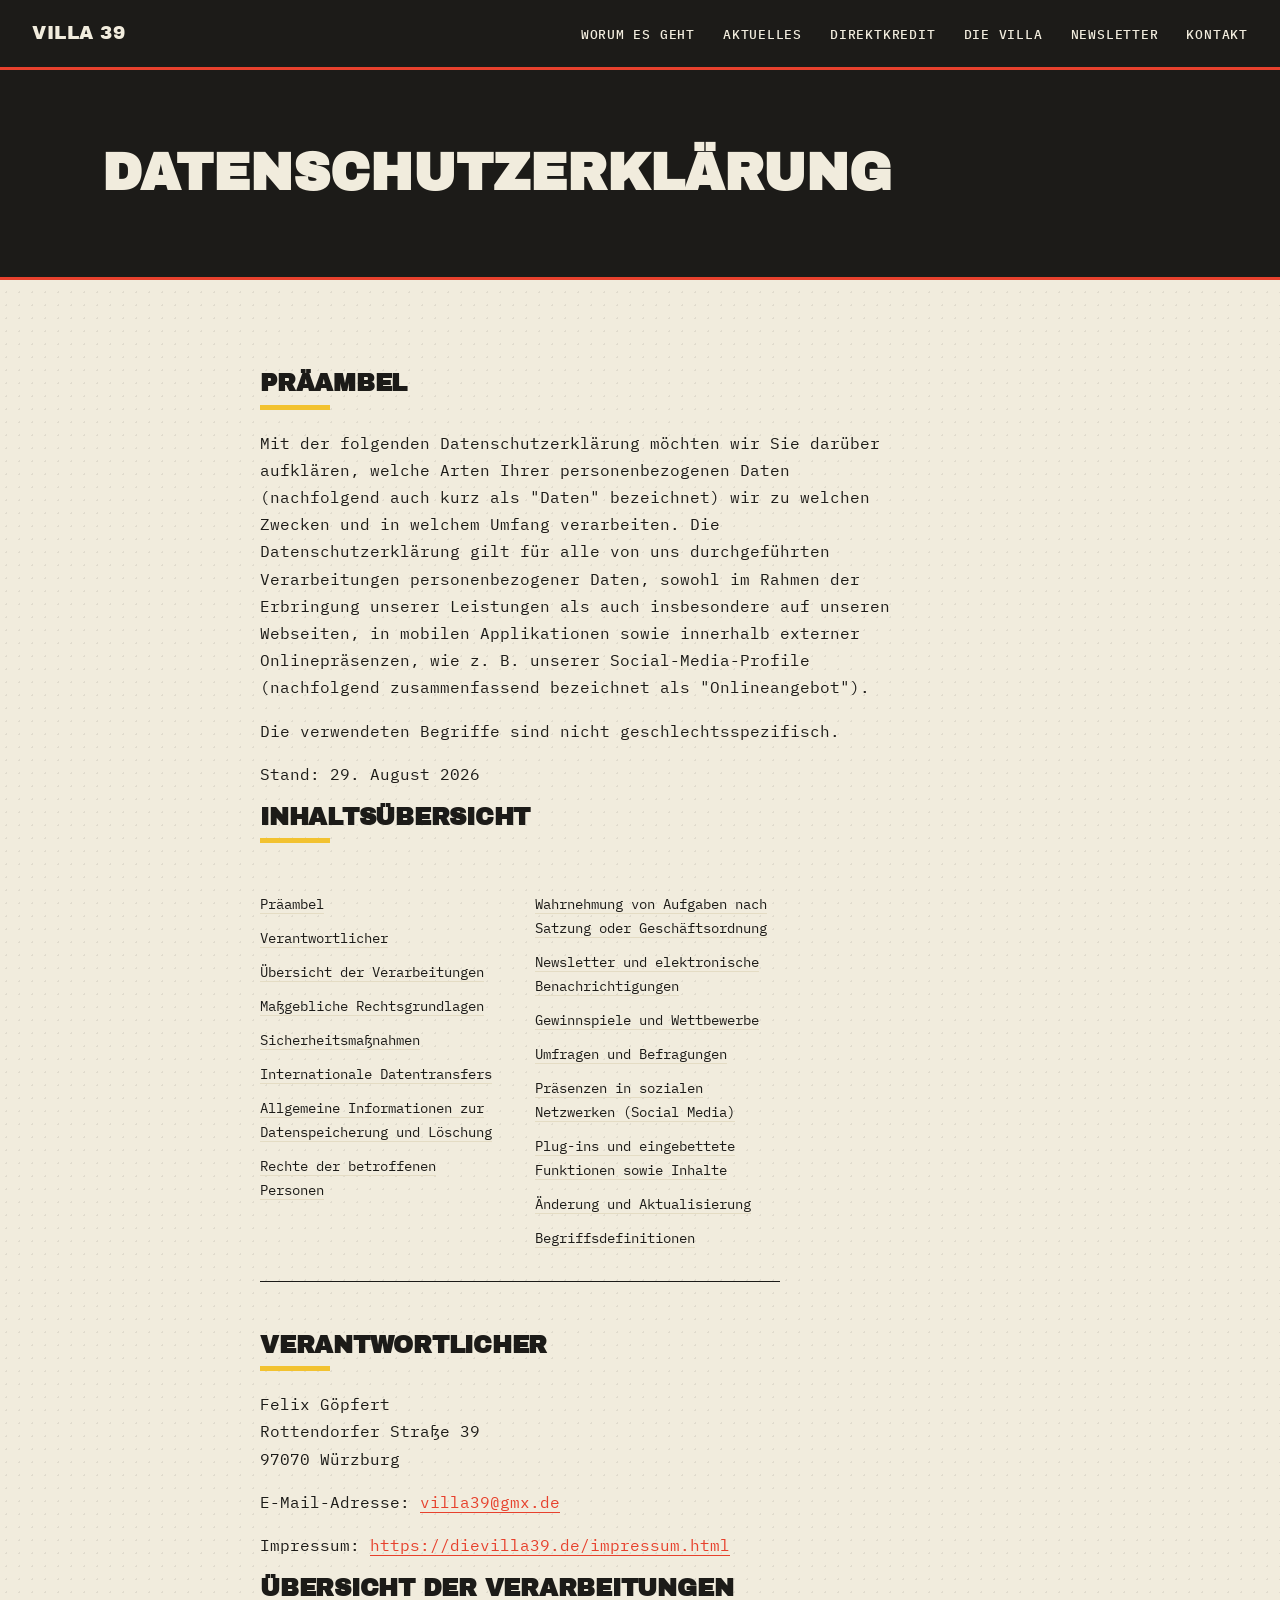
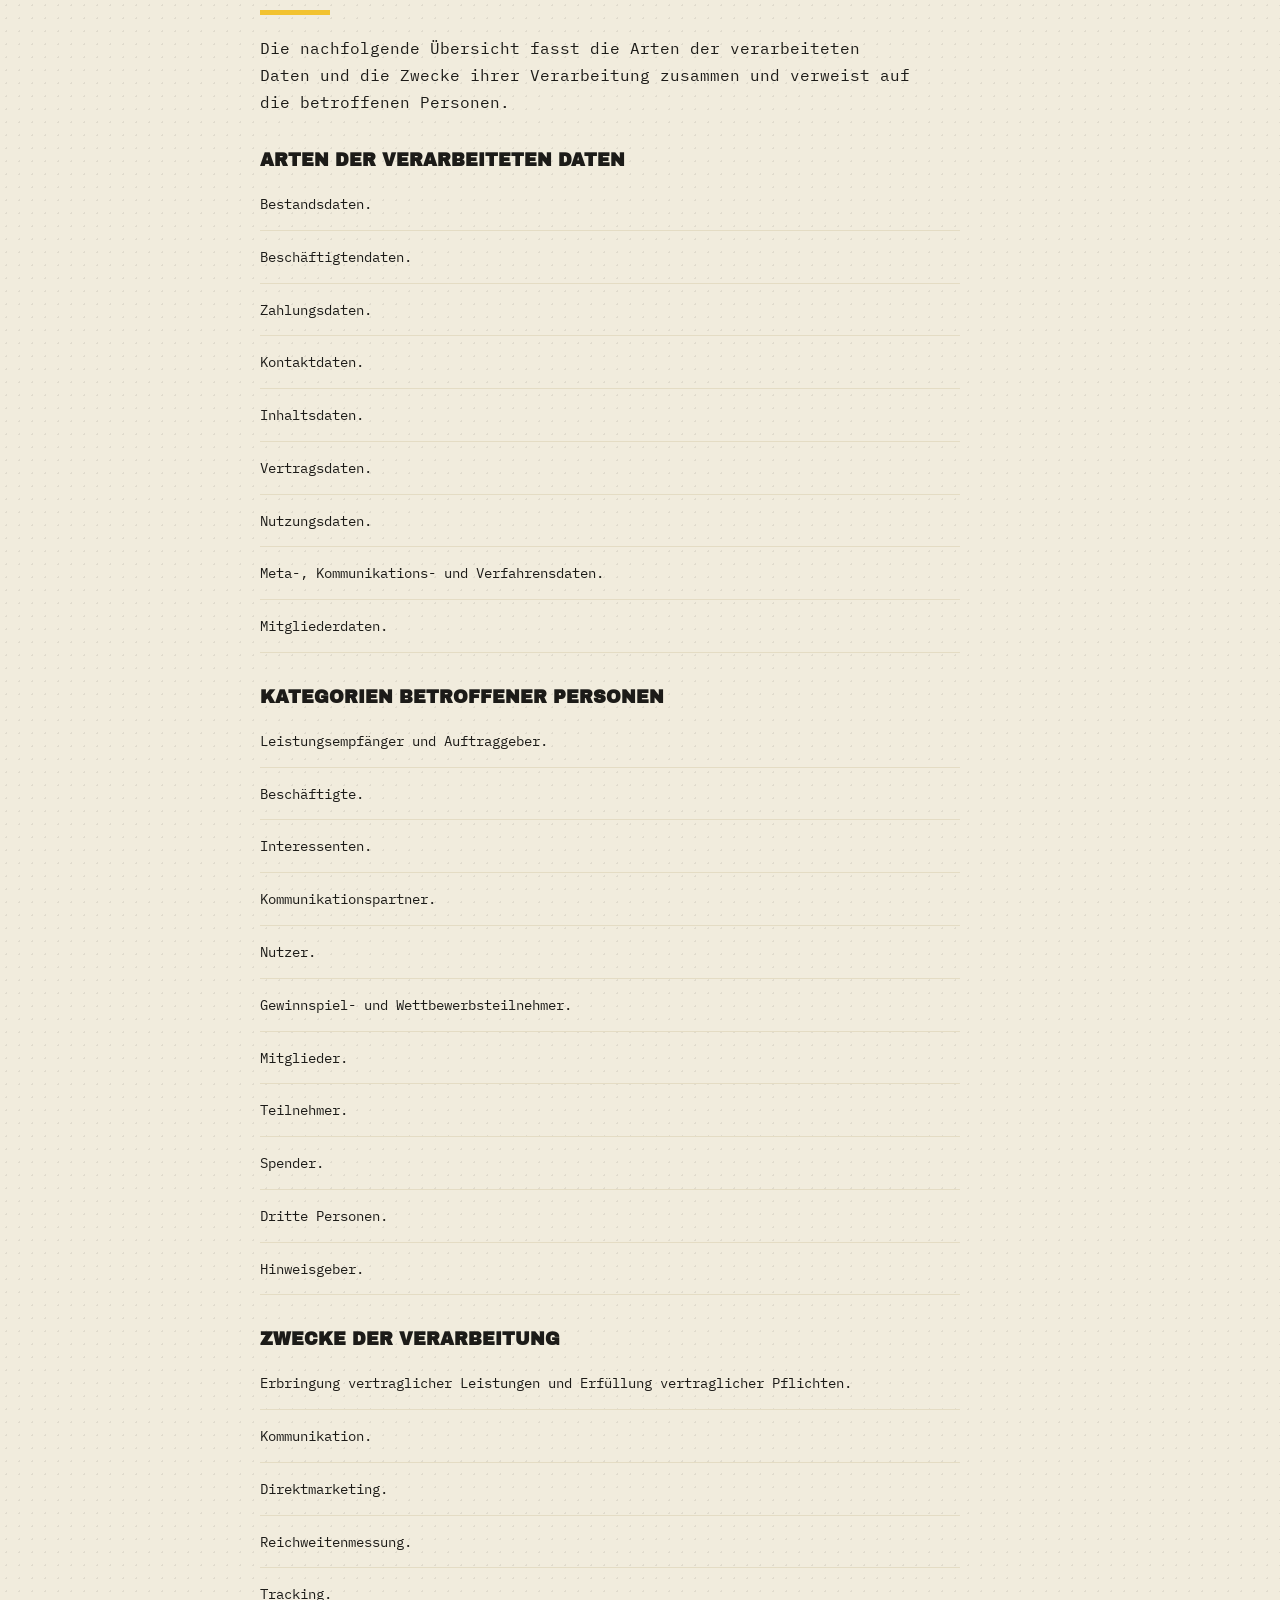
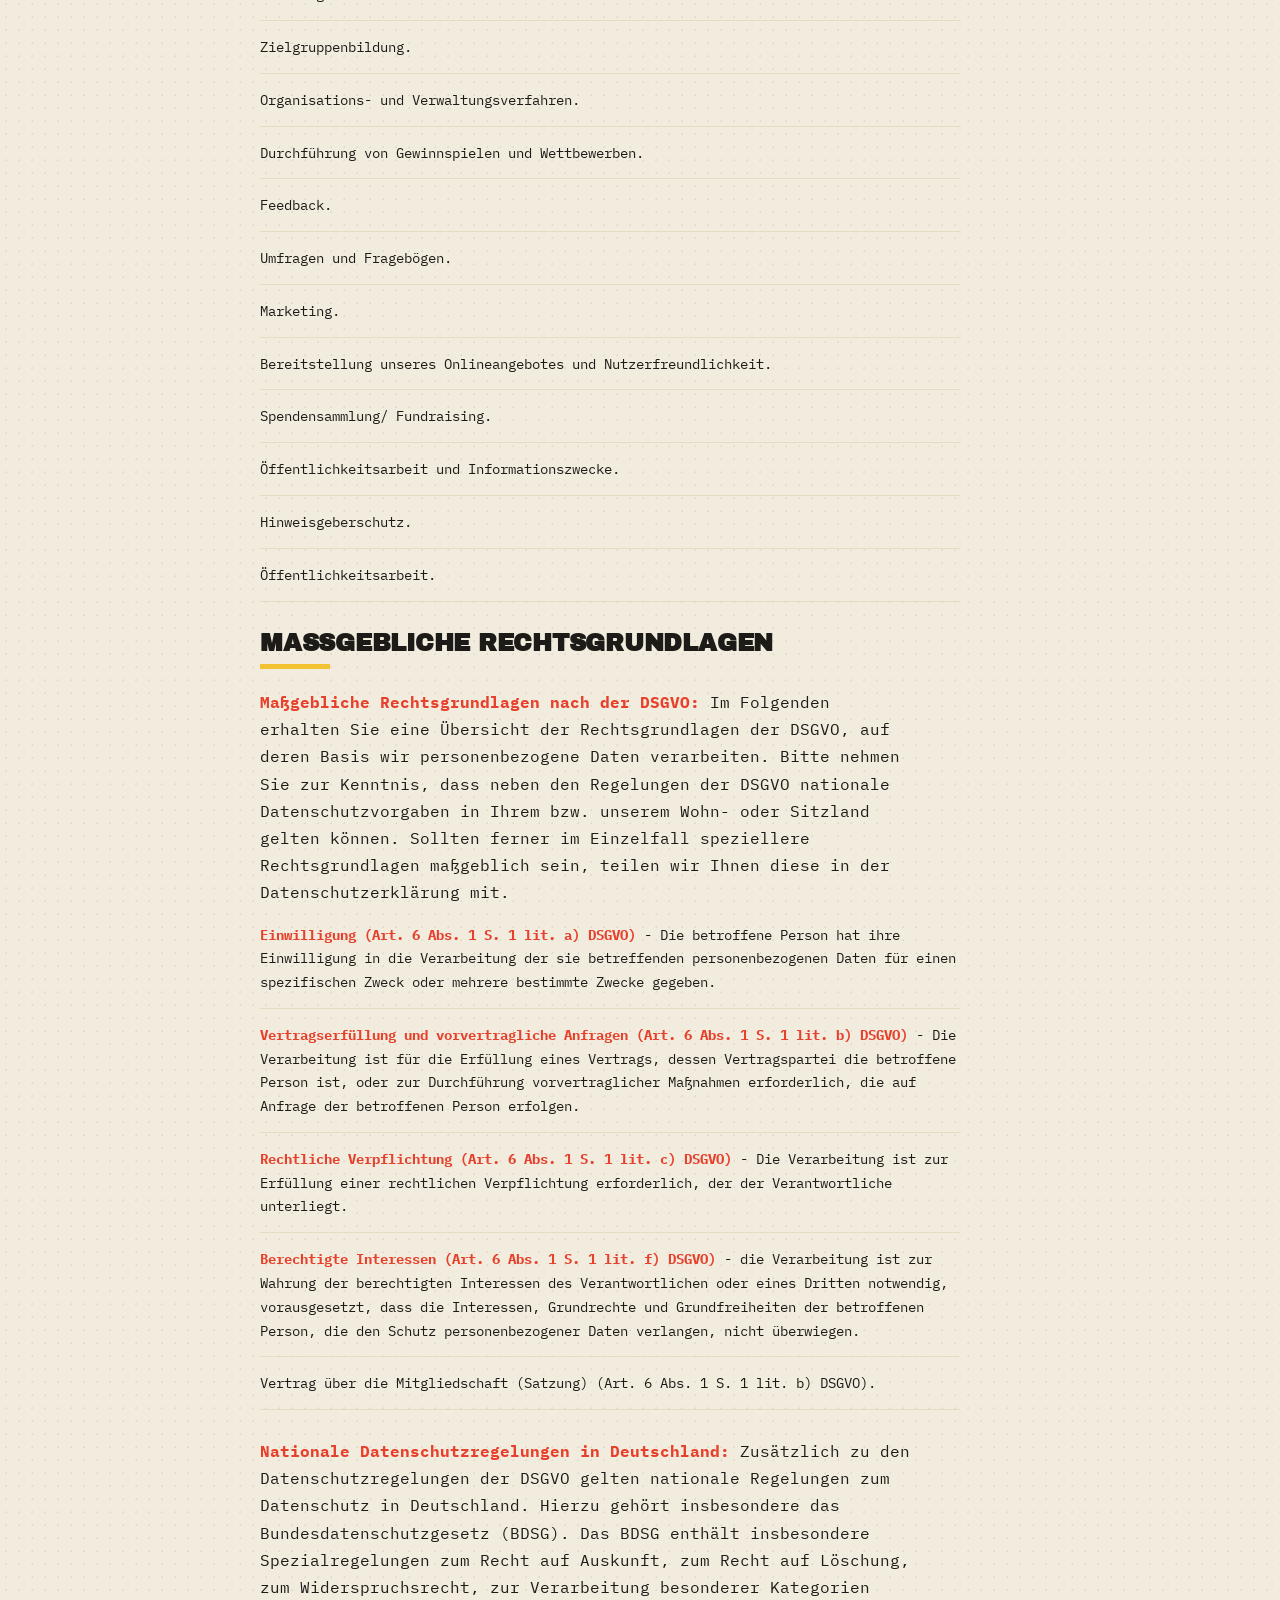
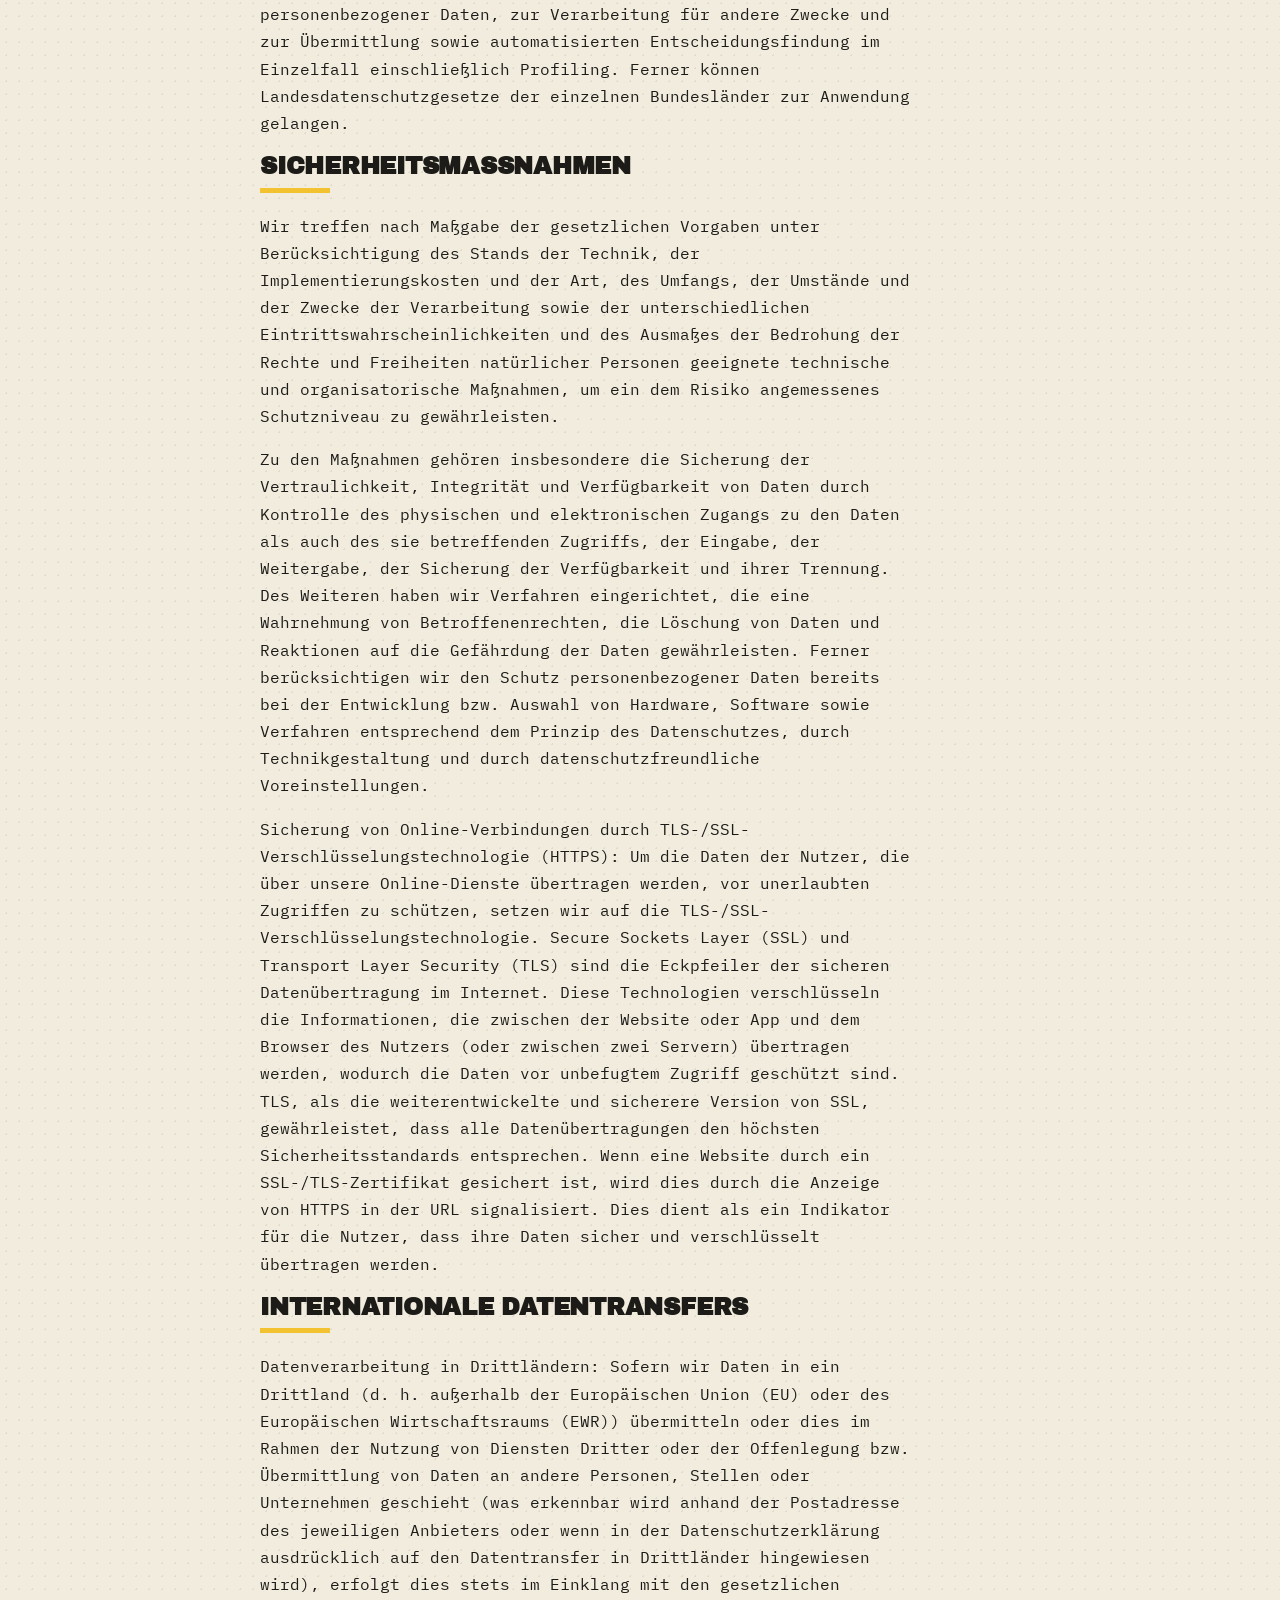
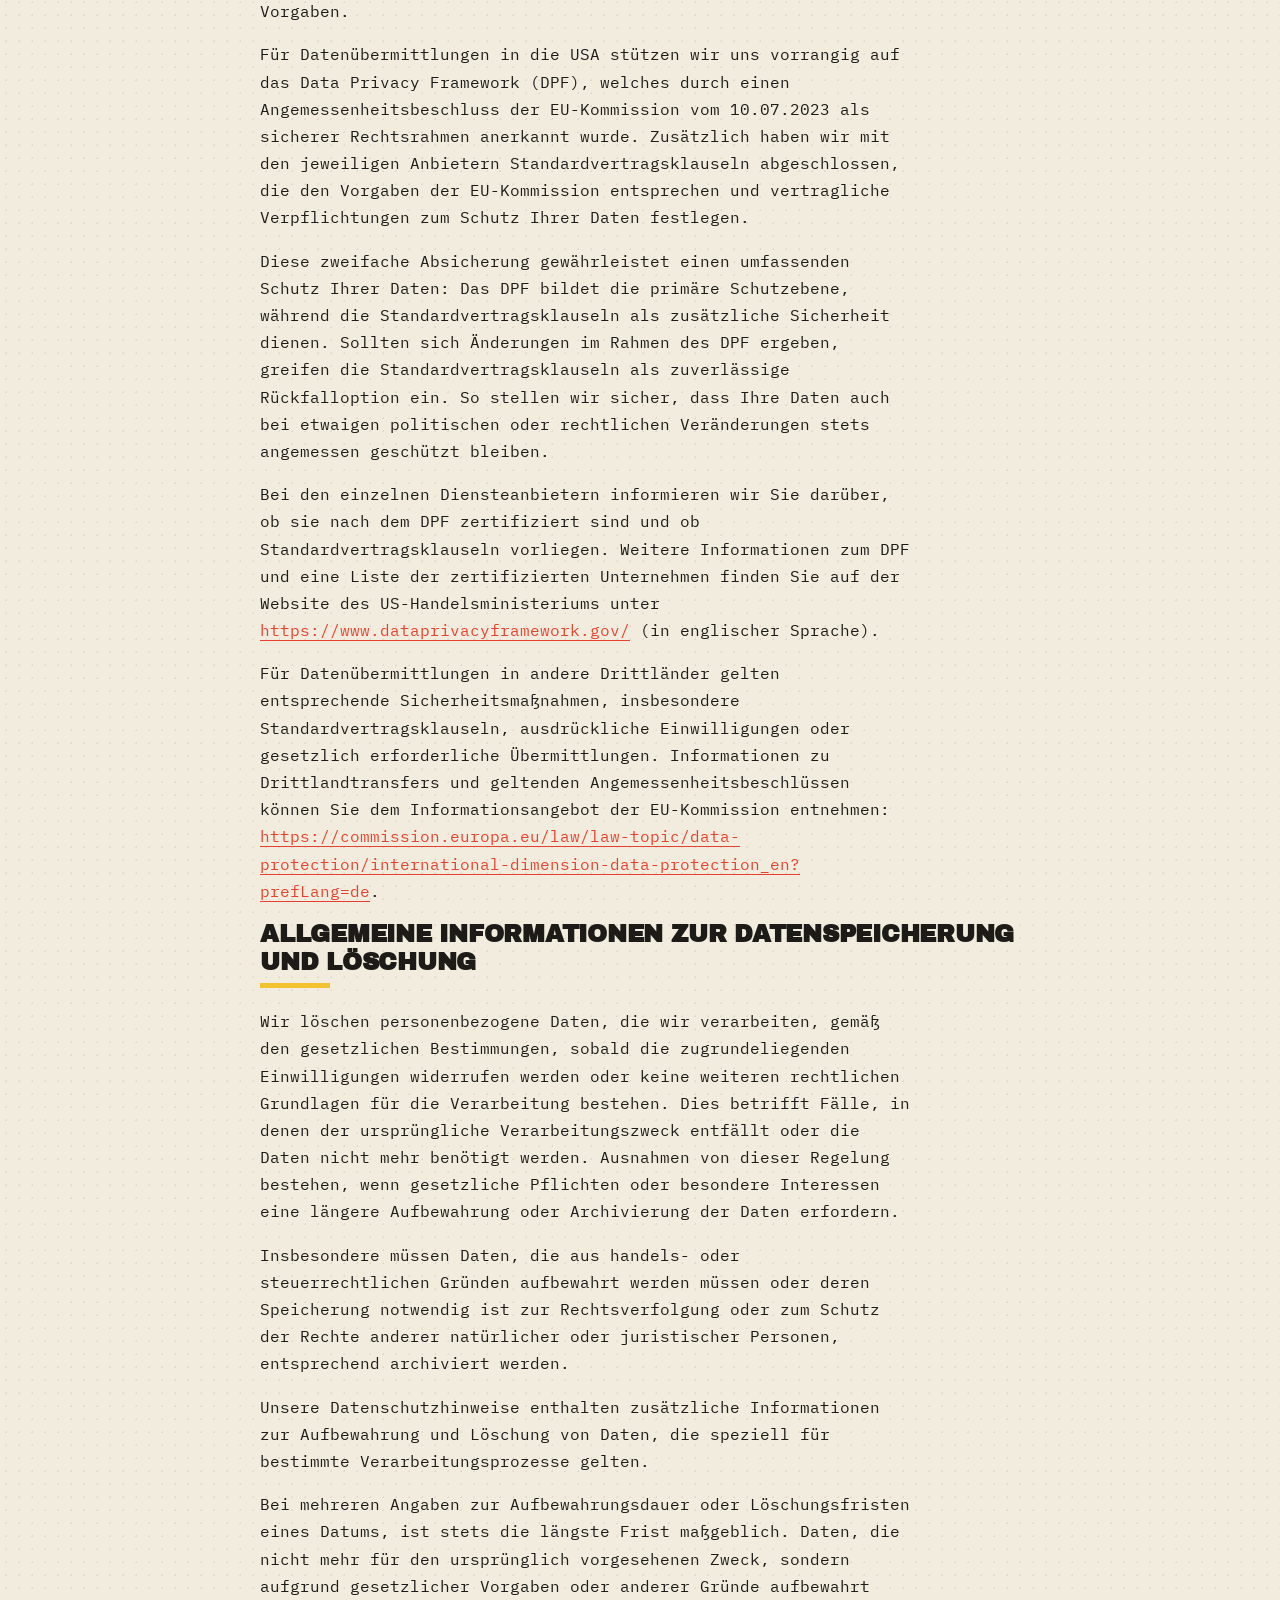
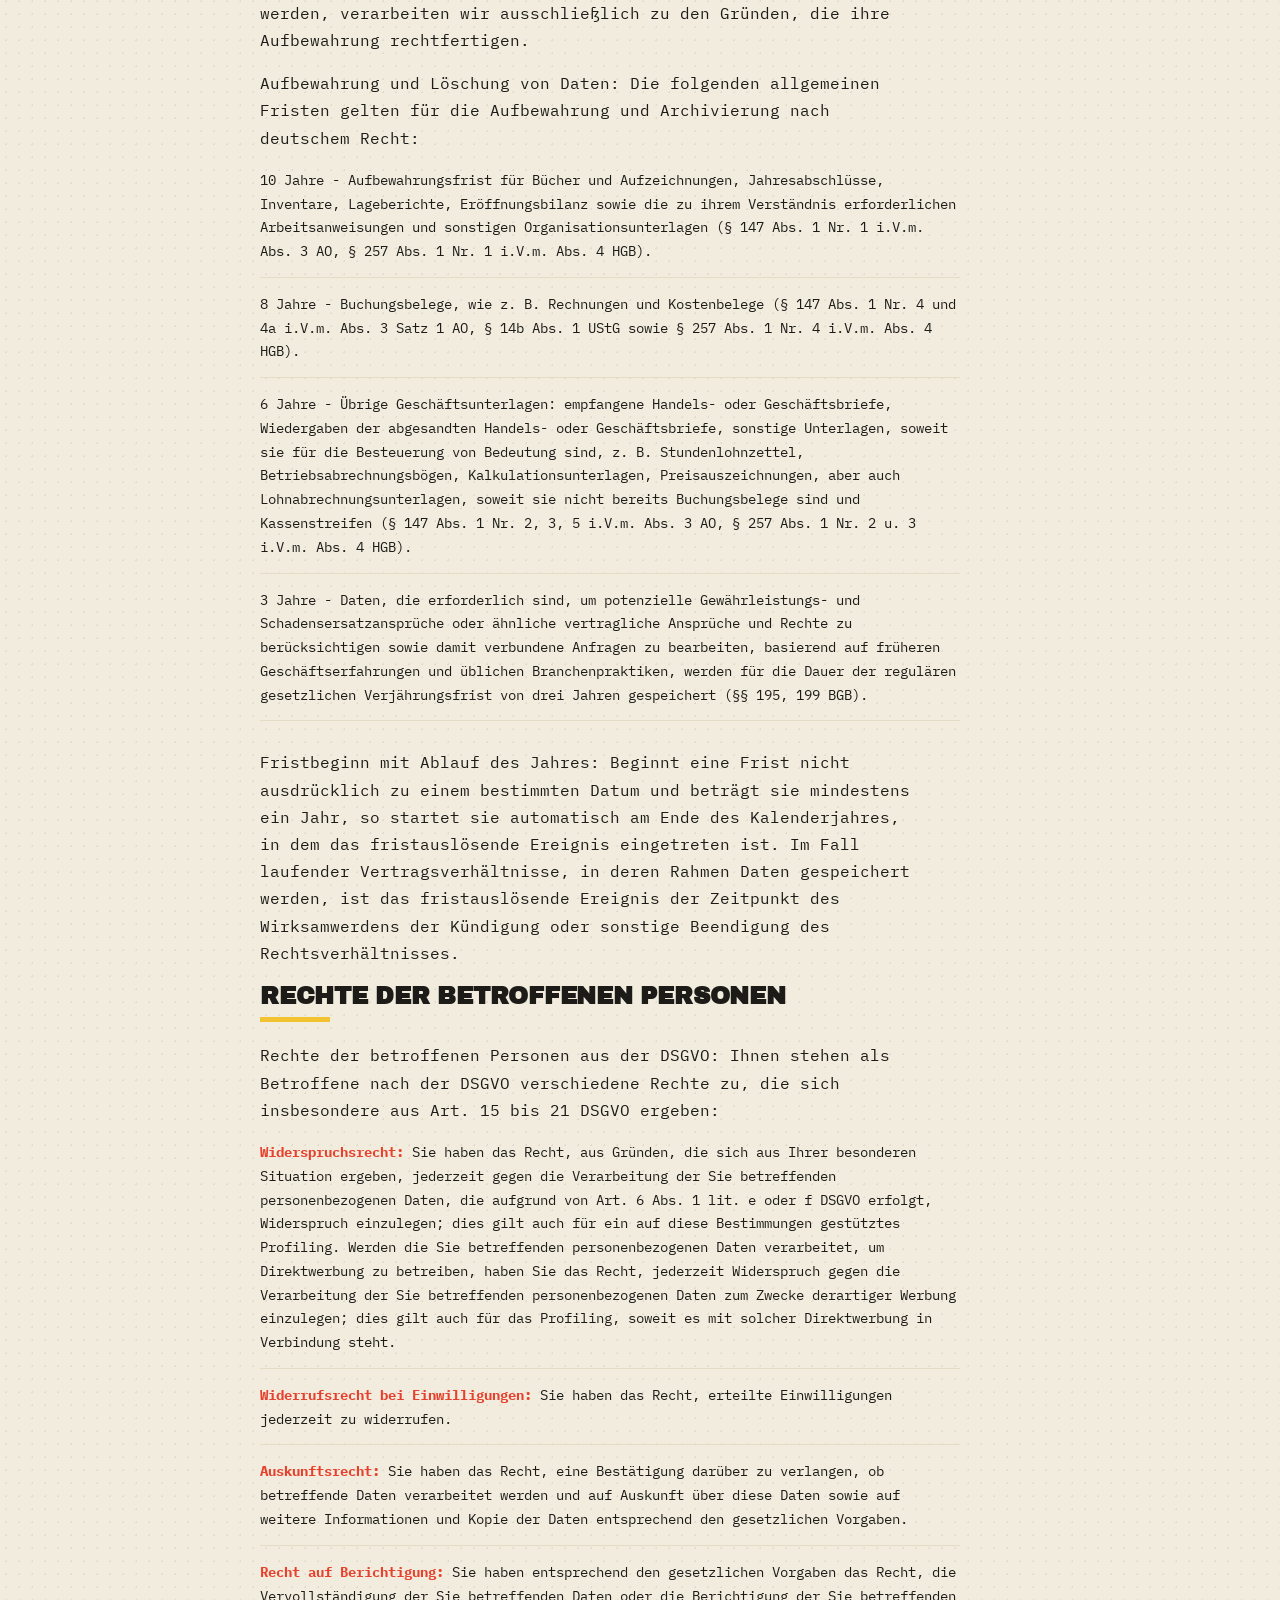
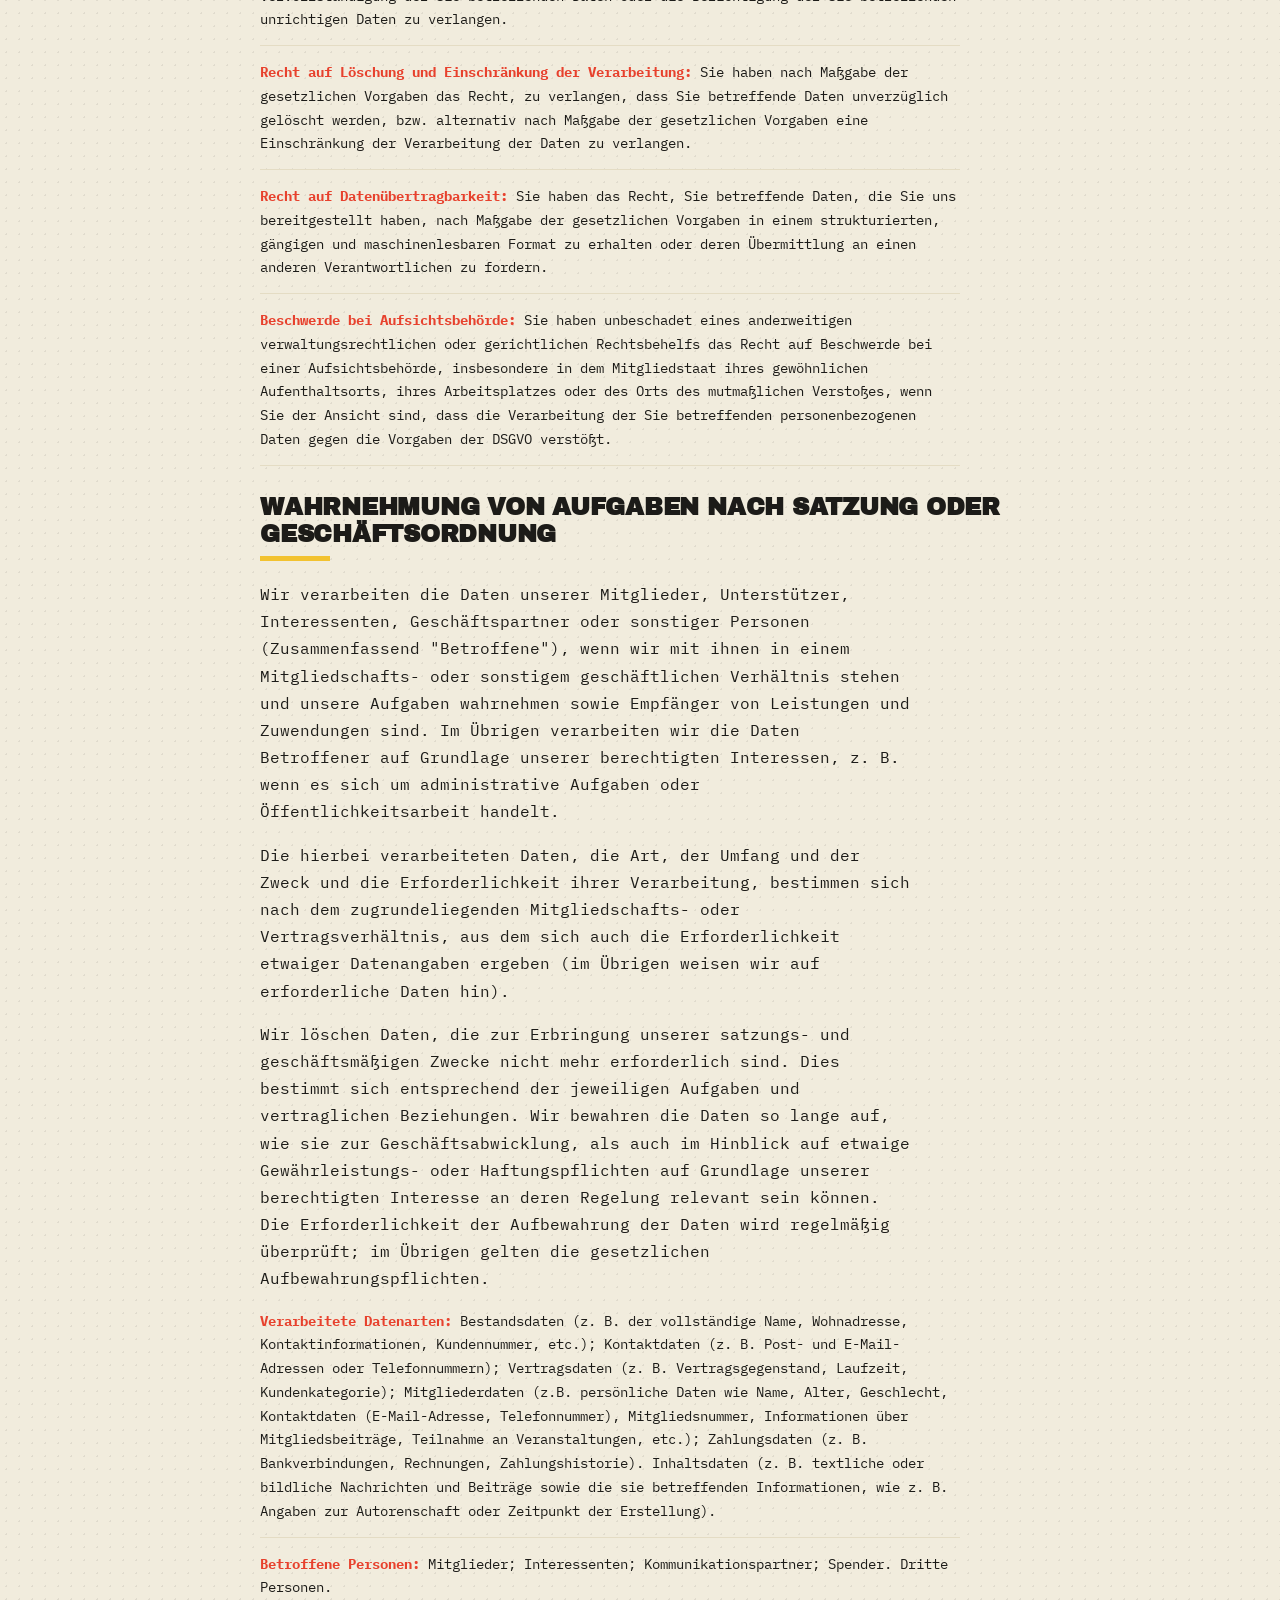
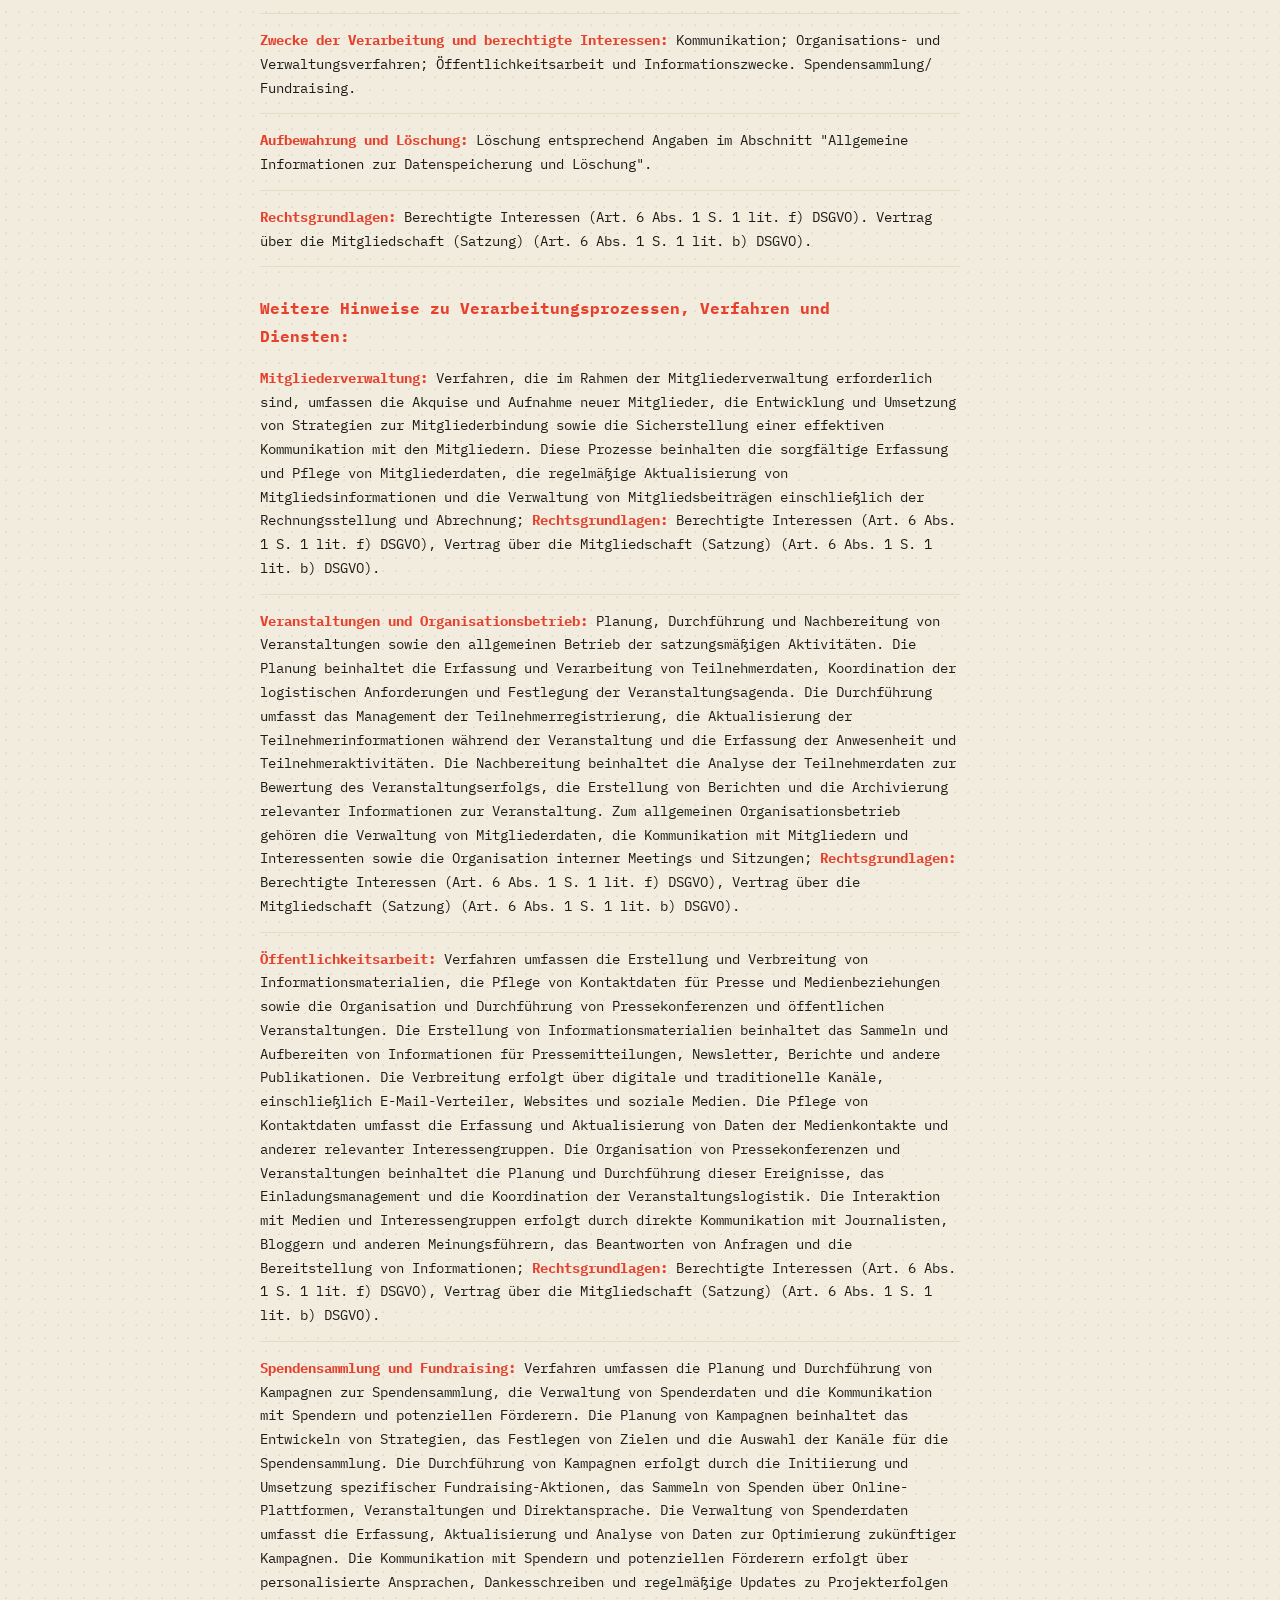
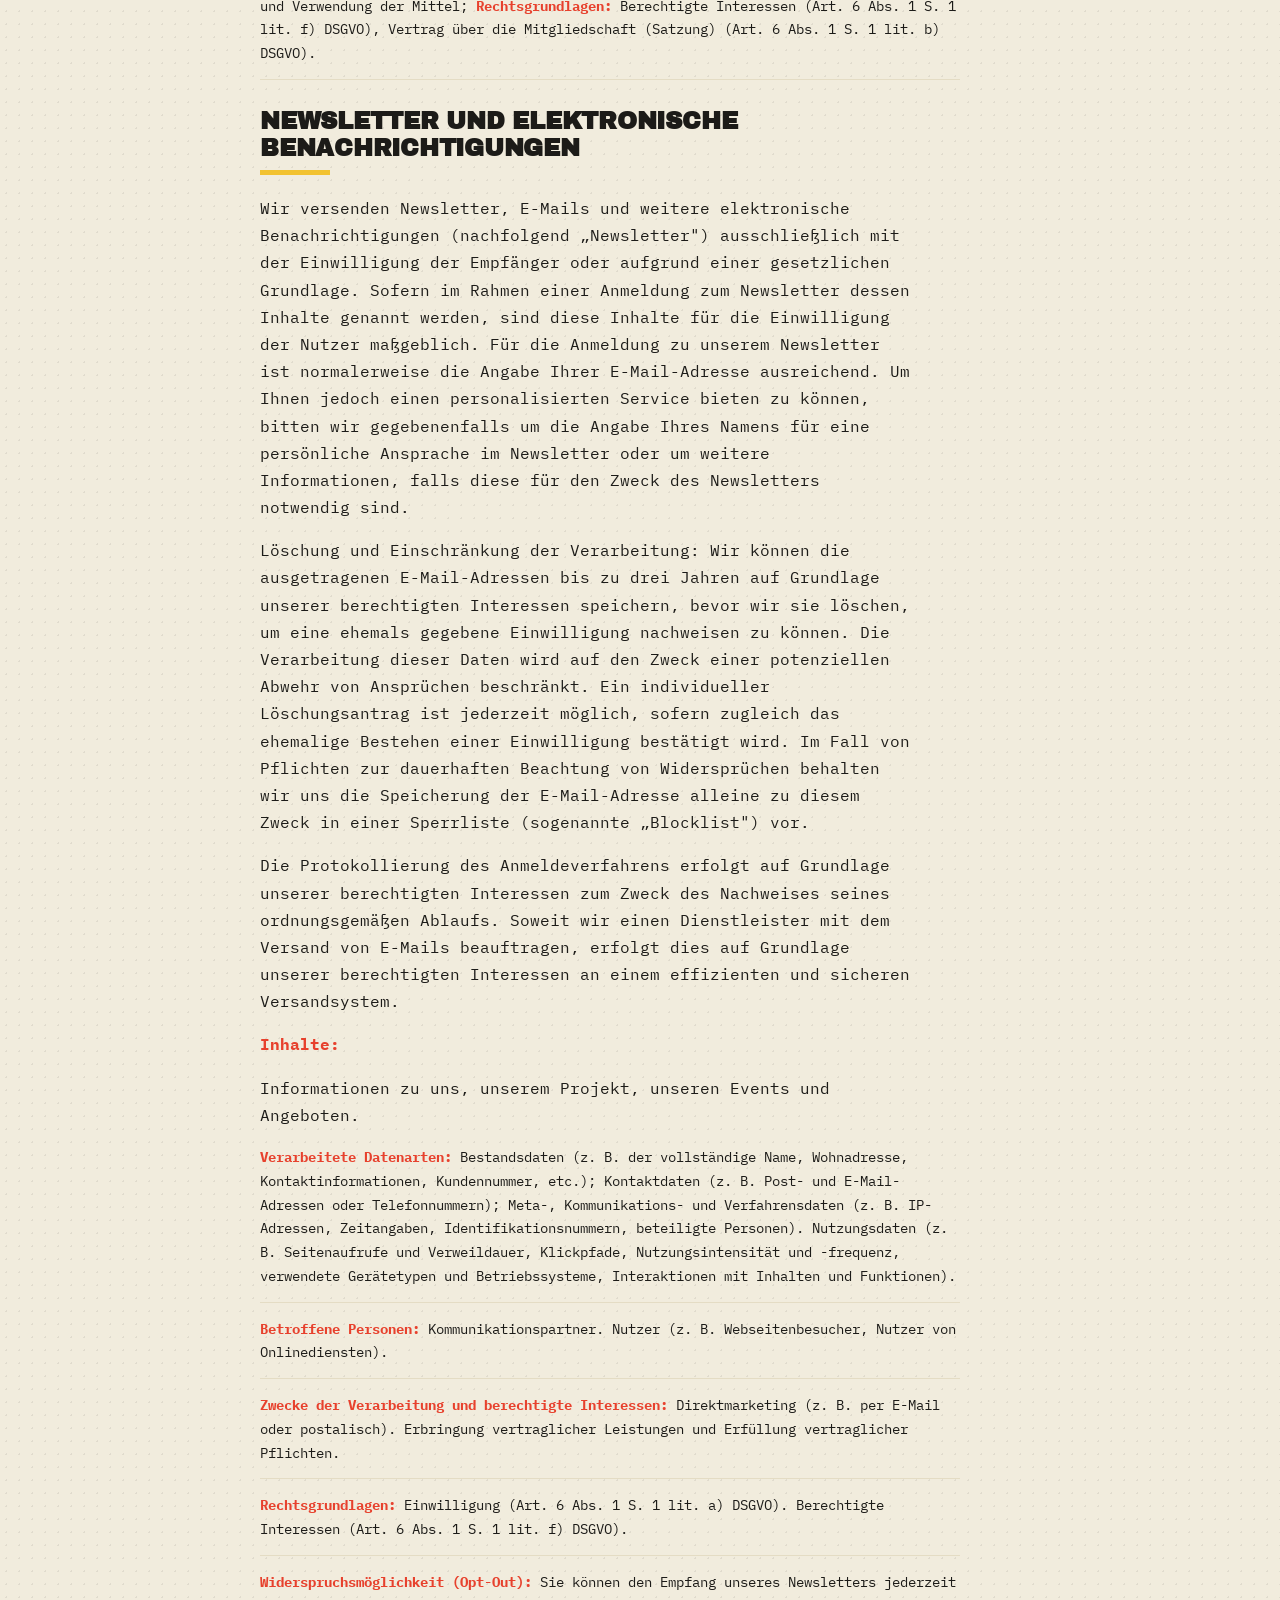
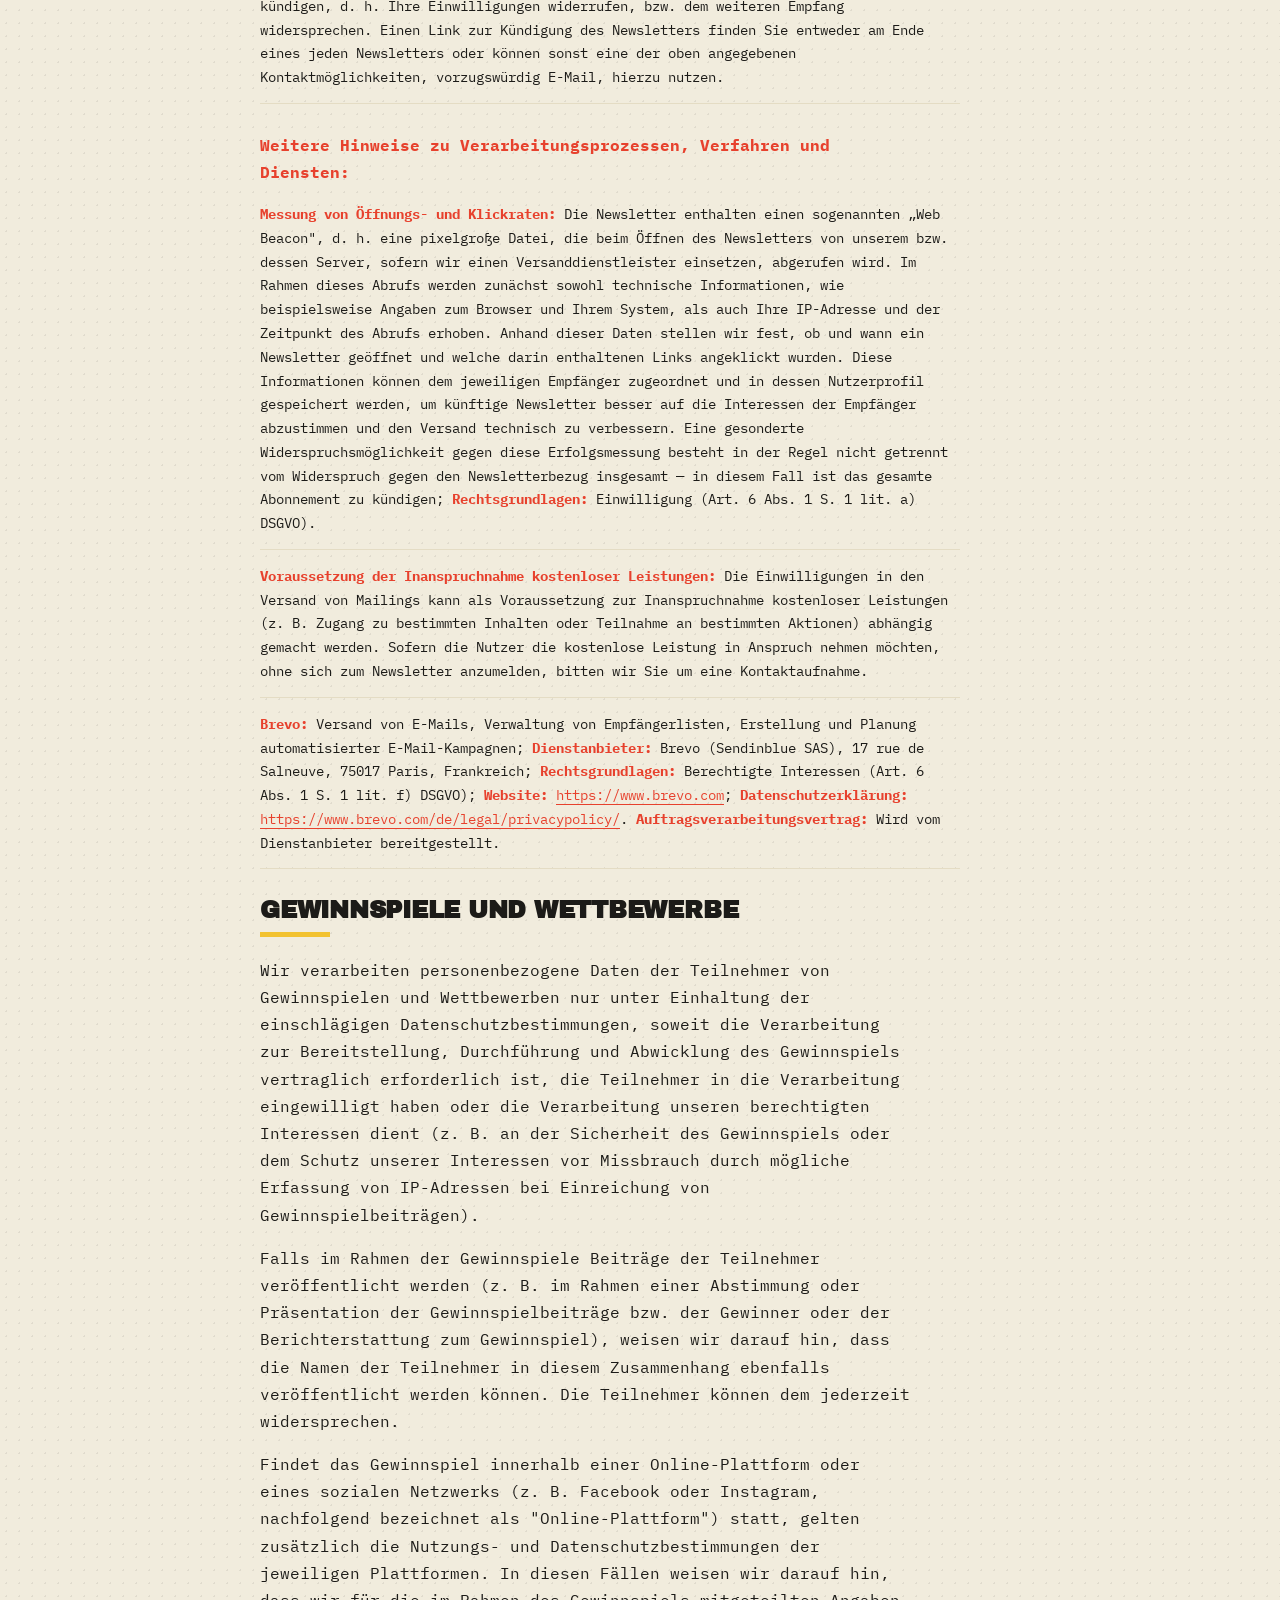
==== commit c3770ebc: "update index" ====
--- a/datenschutz.html
+++ b/datenschutz.html
@@ -36,14 +36,7 @@
         <ul id="navLinks">
             <li><a href="index.html#about">Worum es geht</a></li>
             <li><a href="index.html#aktuelles">Aktuelles</a></li>
-            <li class="has-submenu">
-                <a href="index.html#support">Unterstützen</a>
-                <ul class="submenu">
-                    <li><a href="direktkredit.html">Direktkredit</a></li>
-                    <li><a href="spenden.html">Spenden</a></li>
-                    <li><a href="https://www.instagram.com/dievilla39" target="_blank" rel="noopener">Spread the word</a></li>
-                </ul>
-            </li>
+            <li><a href="direktkredit.html">Direktkredit</a></li>
             <li><a href="index.html#geschichte">Die Villa</a></li>
             <li><a href="index.html#newsletter">Newsletter</a></li>
             <li><a href="index.html#contact">Kontakt</a></li>
@@ -291,7 +284,7 @@
 
     <footer>
 
-        <p>© 2026 Villa 39 e.V.</p>
+        <p>© 2026 Villa39 e.V.</p>
         <p><a href="impressum.html">Impressum</a></p>
         <p><a href="datenschutz.html">Datenschutz</a></p>
         <a href="https://www.instagram.com/dievilla39" target="_blank" rel="noopener" class="footer-social" aria-label="Villa 39 auf Instagram">
--- a/style.css
+++ b/style.css
@@ -211,12 +211,14 @@
 }
 
 .eyebrow {
+    display: inline-block;
     text-transform: uppercase;
-    letter-spacing: 4px;
-    font-size: .8rem;
-    margin-bottom: 10px;
-    opacity: .85;
-    color: var(--riso-yellow);
+    letter-spacing: 3px;
+    font-size: .7rem;
+    color: var(--ink);
+    background: var(--riso-yellow);
+    padding: 3px 8px;
+    margin-bottom: 14px;
 }
 
 .hero h1 {
@@ -275,31 +277,18 @@
     position: absolute;
     top: 22%;
     right: 9%;
-    width: 156px;
-    height: 156px;
-    border: 3px solid var(--riso-red);
-    border-radius: 50%;
-    display: flex;
-    align-items: center;
-    justify-content: center;
+    max-width: 200px;
+    background: var(--riso-red);
+    color: var(--paper);
+    font-family: "Archivo Black", sans-serif;
+    text-transform: uppercase;
+    font-size: 1rem;
+    line-height: 1.3;
     text-align: center;
-    color: var(--riso-red);
-    font-family: "Permanent Marker", cursive;
-    font-size: 1.05rem;
-    line-height: 1.15;
-    transform: rotate(-11deg);
-    padding: 14px;
-    mix-blend-mode: multiply;
-    opacity: .92;
+    padding: 20px 24px;
+    transform: rotate(-6deg);
+    box-shadow: 8px 8px 0 var(--ink);
     pointer-events: none;
-}
-
-.stamp::before {
-    content: "";
-    position: absolute;
-    inset: 8px;
-    border: 1px solid var(--riso-red);
-    border-radius: 50%;
 }
 
 /* Zackenkante zwischen Hero und Inhalt */
@@ -357,6 +346,15 @@
     display: flex;
     gap: 50px;
     align-items: flex-start;
+    margin-top: 50px;
+}
+
+.about-grid.reverse {
+    flex-direction: row-reverse;
+}
+
+.section-heading-spaced {
+    margin-top: 60px;
 }
 
 .about-grid img {
@@ -472,9 +470,8 @@
 
 .story-pullquote {
     font-family: "Archivo Black", sans-serif;
-    text-transform: uppercase;
-    font-size: 1.5rem;
-    line-height: 1.35;
+    font-size: 1.4rem;
+    line-height: 1.4;
     color: var(--riso-red);
     border-left: 6px solid var(--riso-red);
     padding-left: 26px;
@@ -527,6 +524,15 @@
 .card:nth-child(2):hover { box-shadow: 10px 10px 0 var(--riso-blue); }
 .card:nth-child(3):hover { box-shadow: 10px 10px 0 var(--riso-green); }
 
+.card--static:hover {
+    transform: none;
+    cursor: default;
+}
+
+.card--static:nth-child(1):hover { box-shadow: 6px 6px 0 var(--riso-red); }
+.card--static:nth-child(2):hover { box-shadow: 6px 6px 0 var(--riso-blue); }
+.card--static:nth-child(3):hover { box-shadow: 6px 6px 0 var(--riso-green); }
+
 .card-arrow {
     display: block;
     margin-top: 16px;
@@ -687,6 +693,10 @@
     padding: 90px 0;
 }
 
+.subpage-content--wide {
+    width: min(980px, 88%);
+}
+
 .subpage-content section {
     margin-bottom: 60px;
 }
@@ -704,6 +714,15 @@
 .subpage-list {
     list-style: none;
     max-width: 65ch;
+}
+
+ol.subpage-list {
+    list-style: decimal;
+    margin-left: 1.3em;
+}
+
+ol.subpage-list li {
+    padding-left: 8px;
 }
 
 .subpage-list li {
@@ -953,9 +972,9 @@
     }
 
     .stamp {
-        width: 108px;
-        height: 108px;
-        font-size: .78rem;
+        max-width: 150px;
+        padding: 14px 16px;
+        font-size: .72rem;
         top: auto;
         bottom: 8%;
         right: 6%;
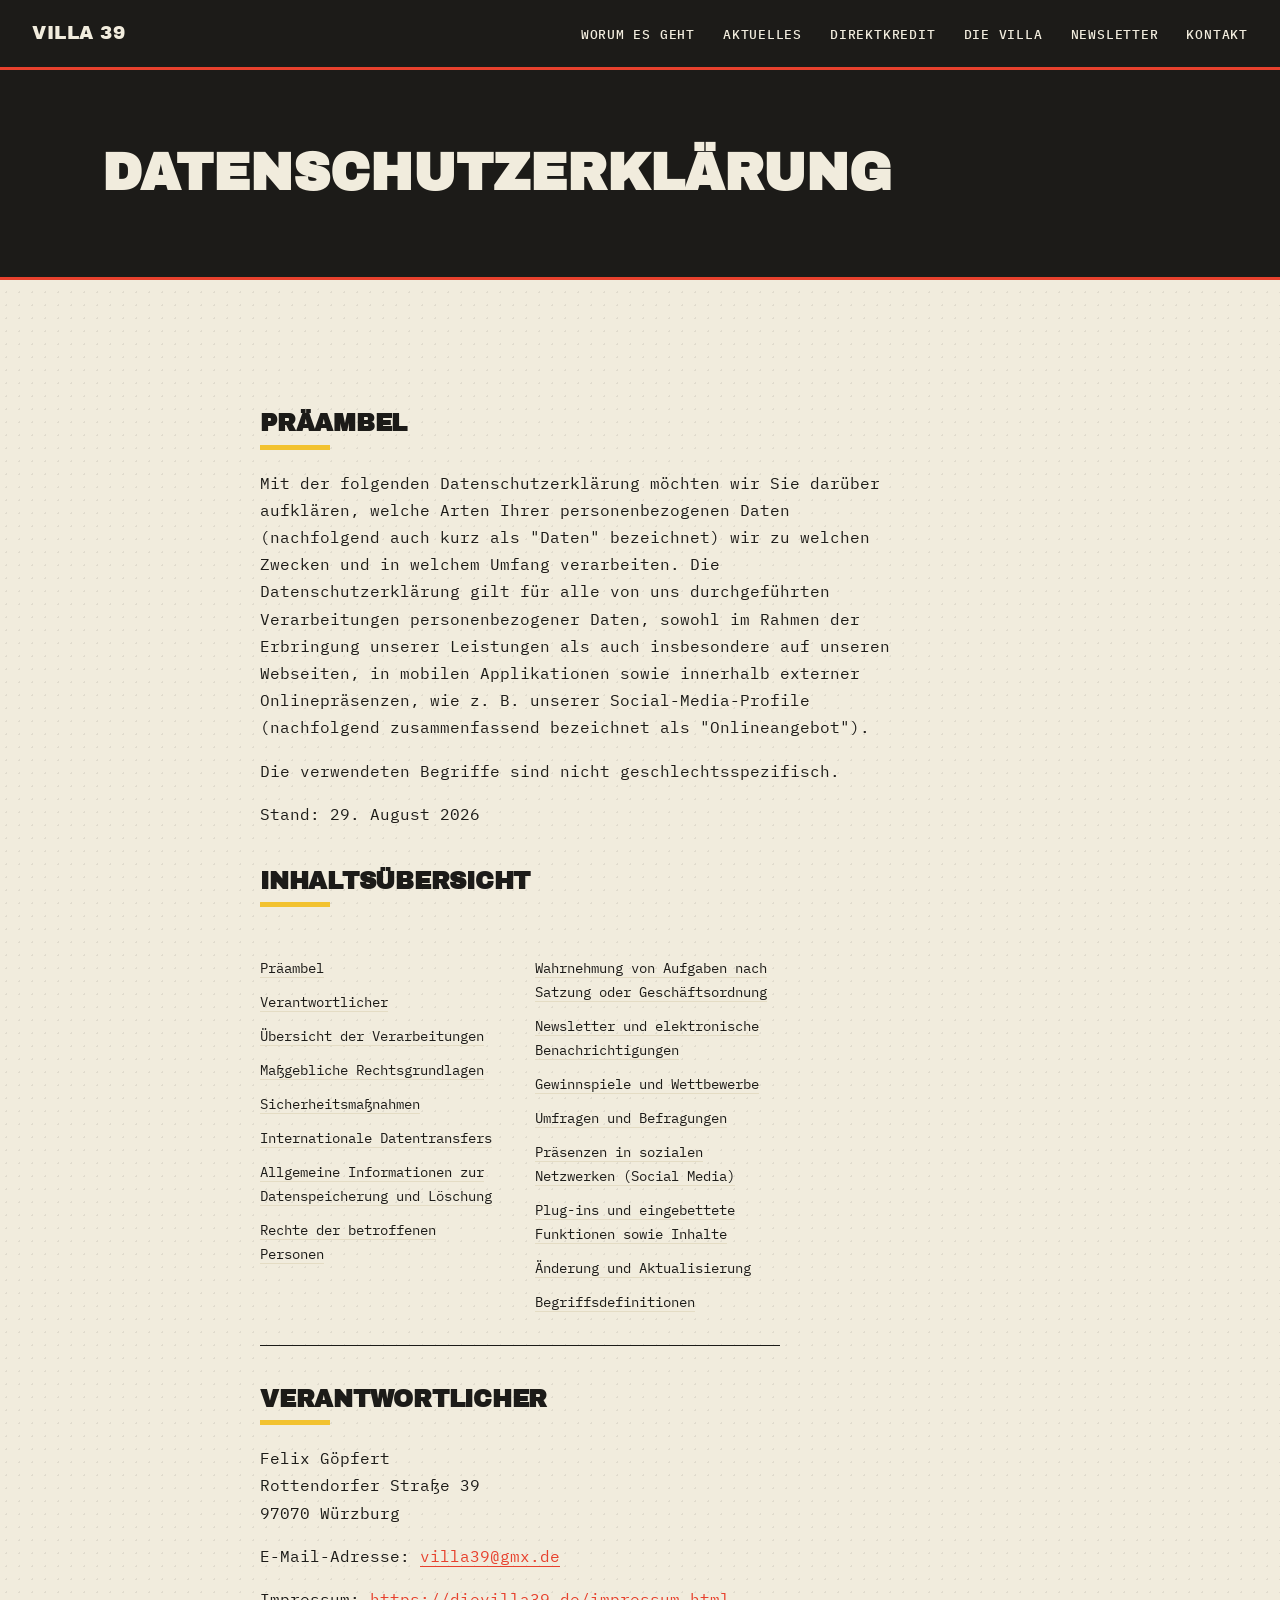
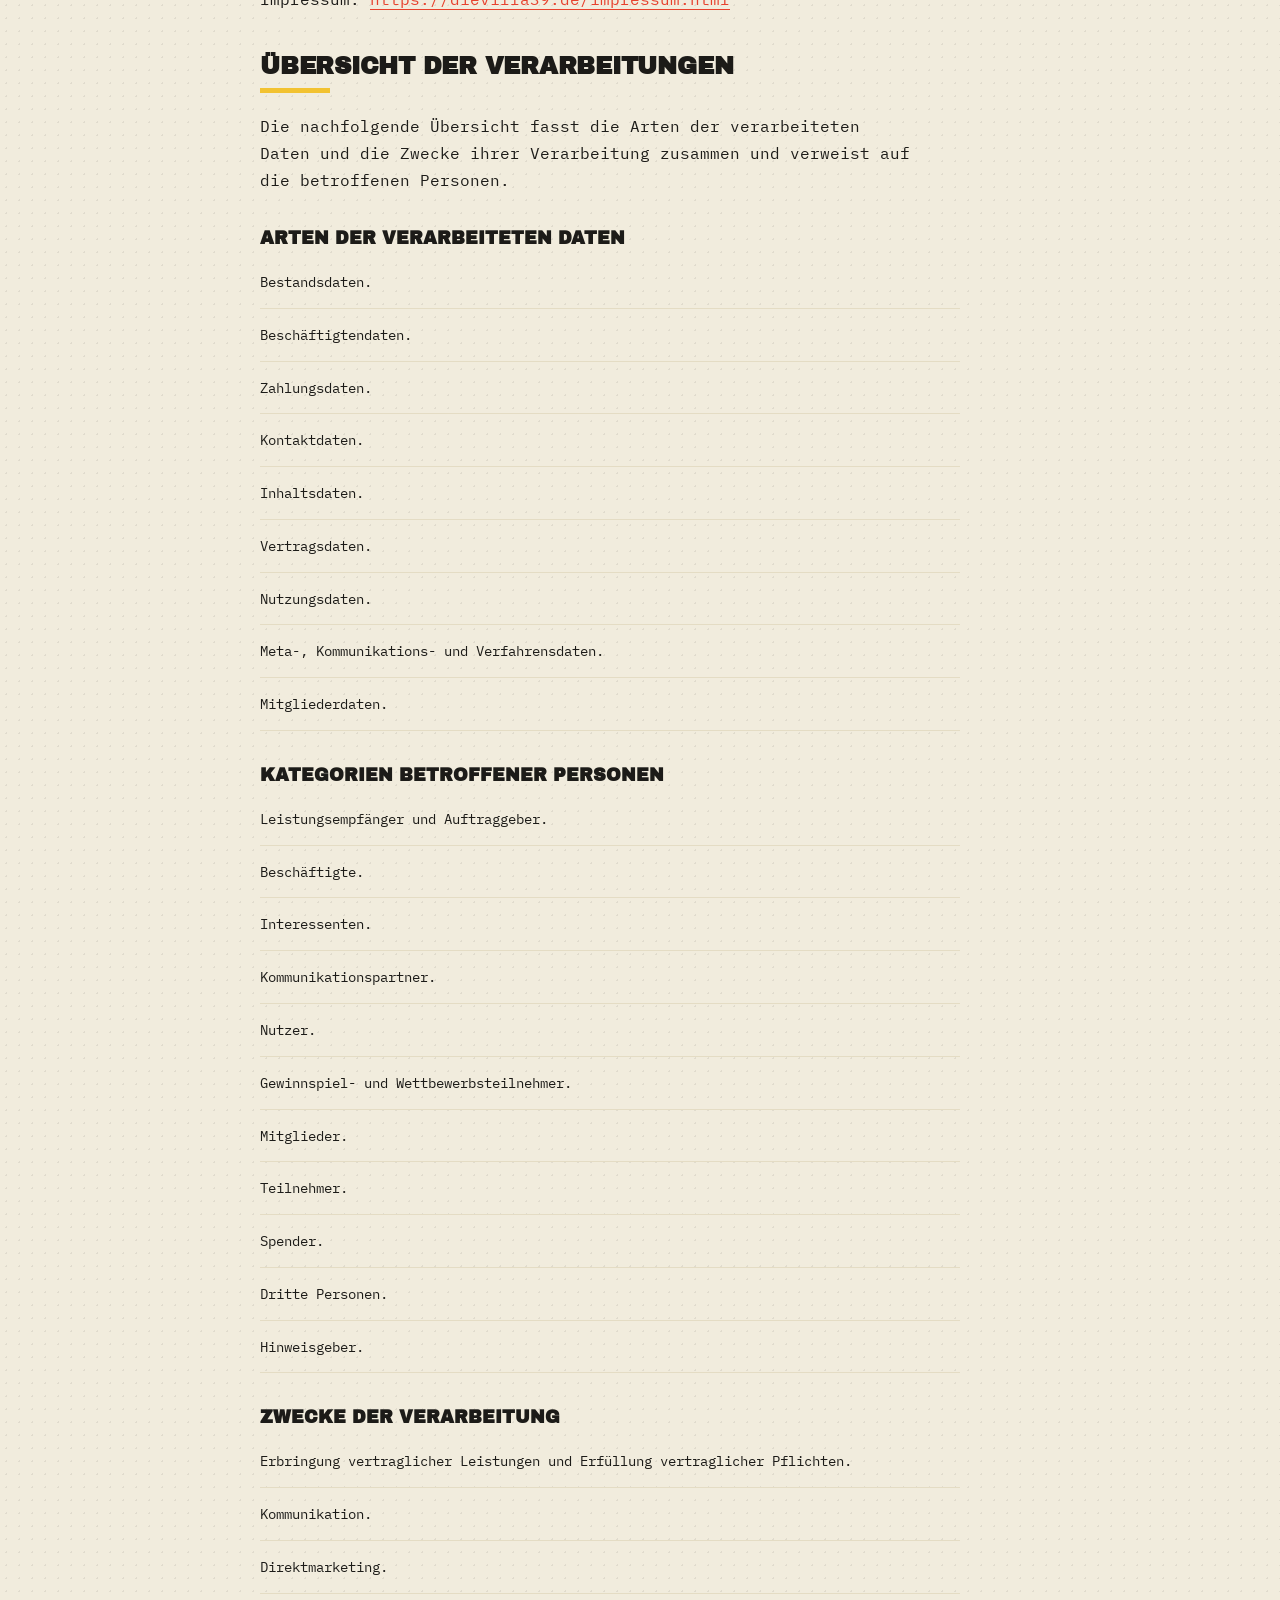
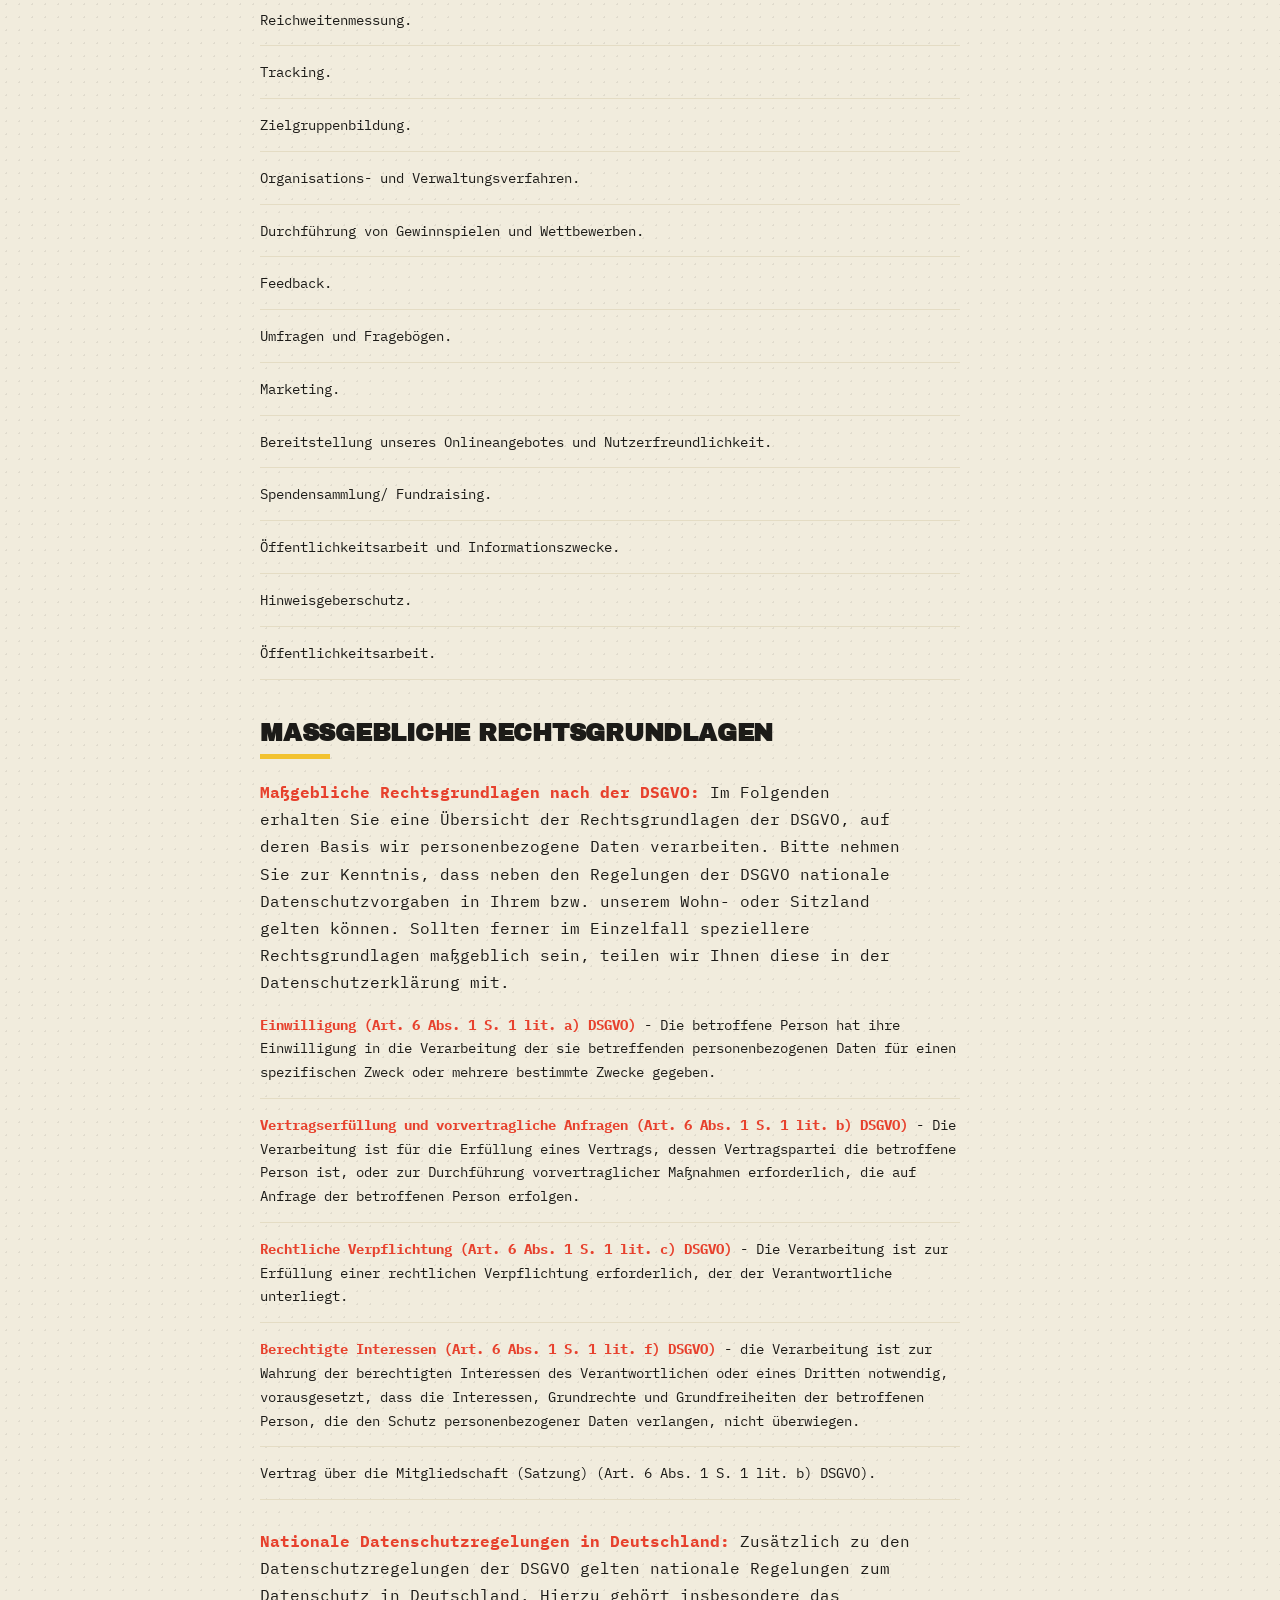
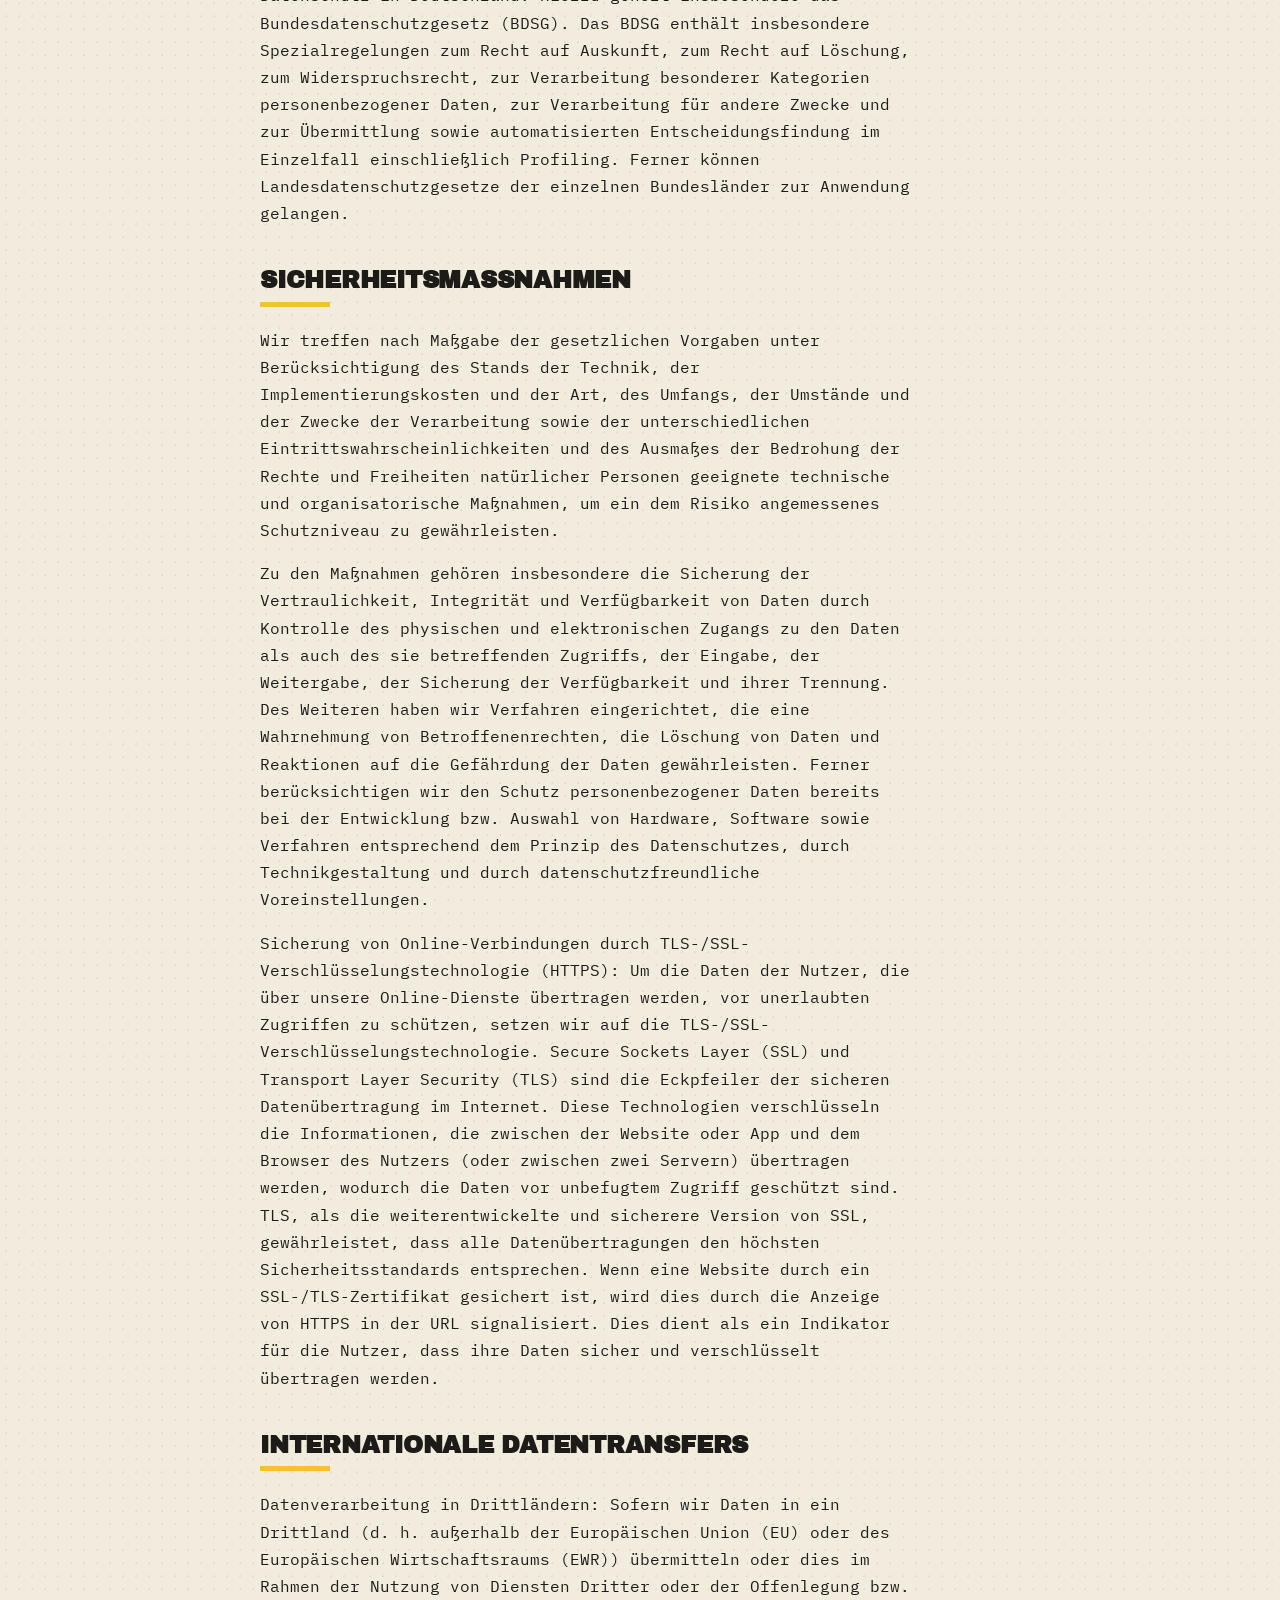
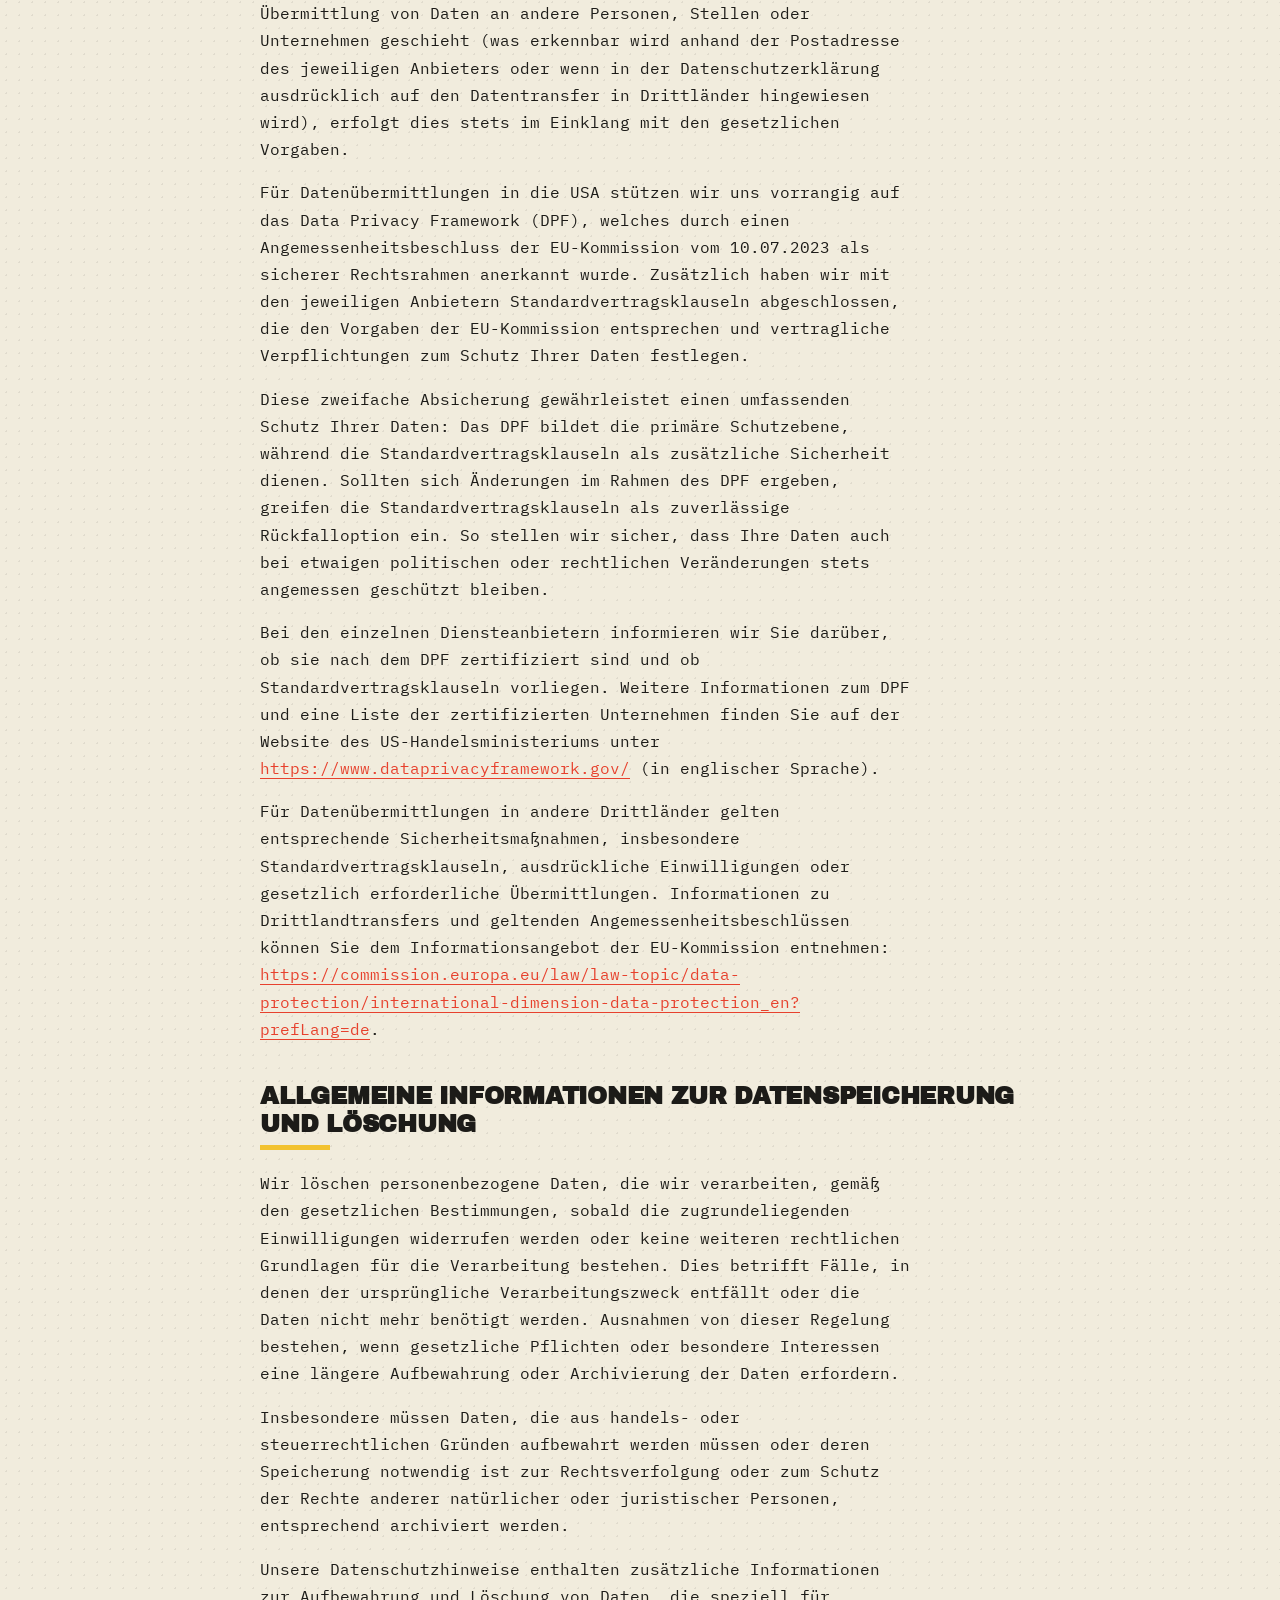
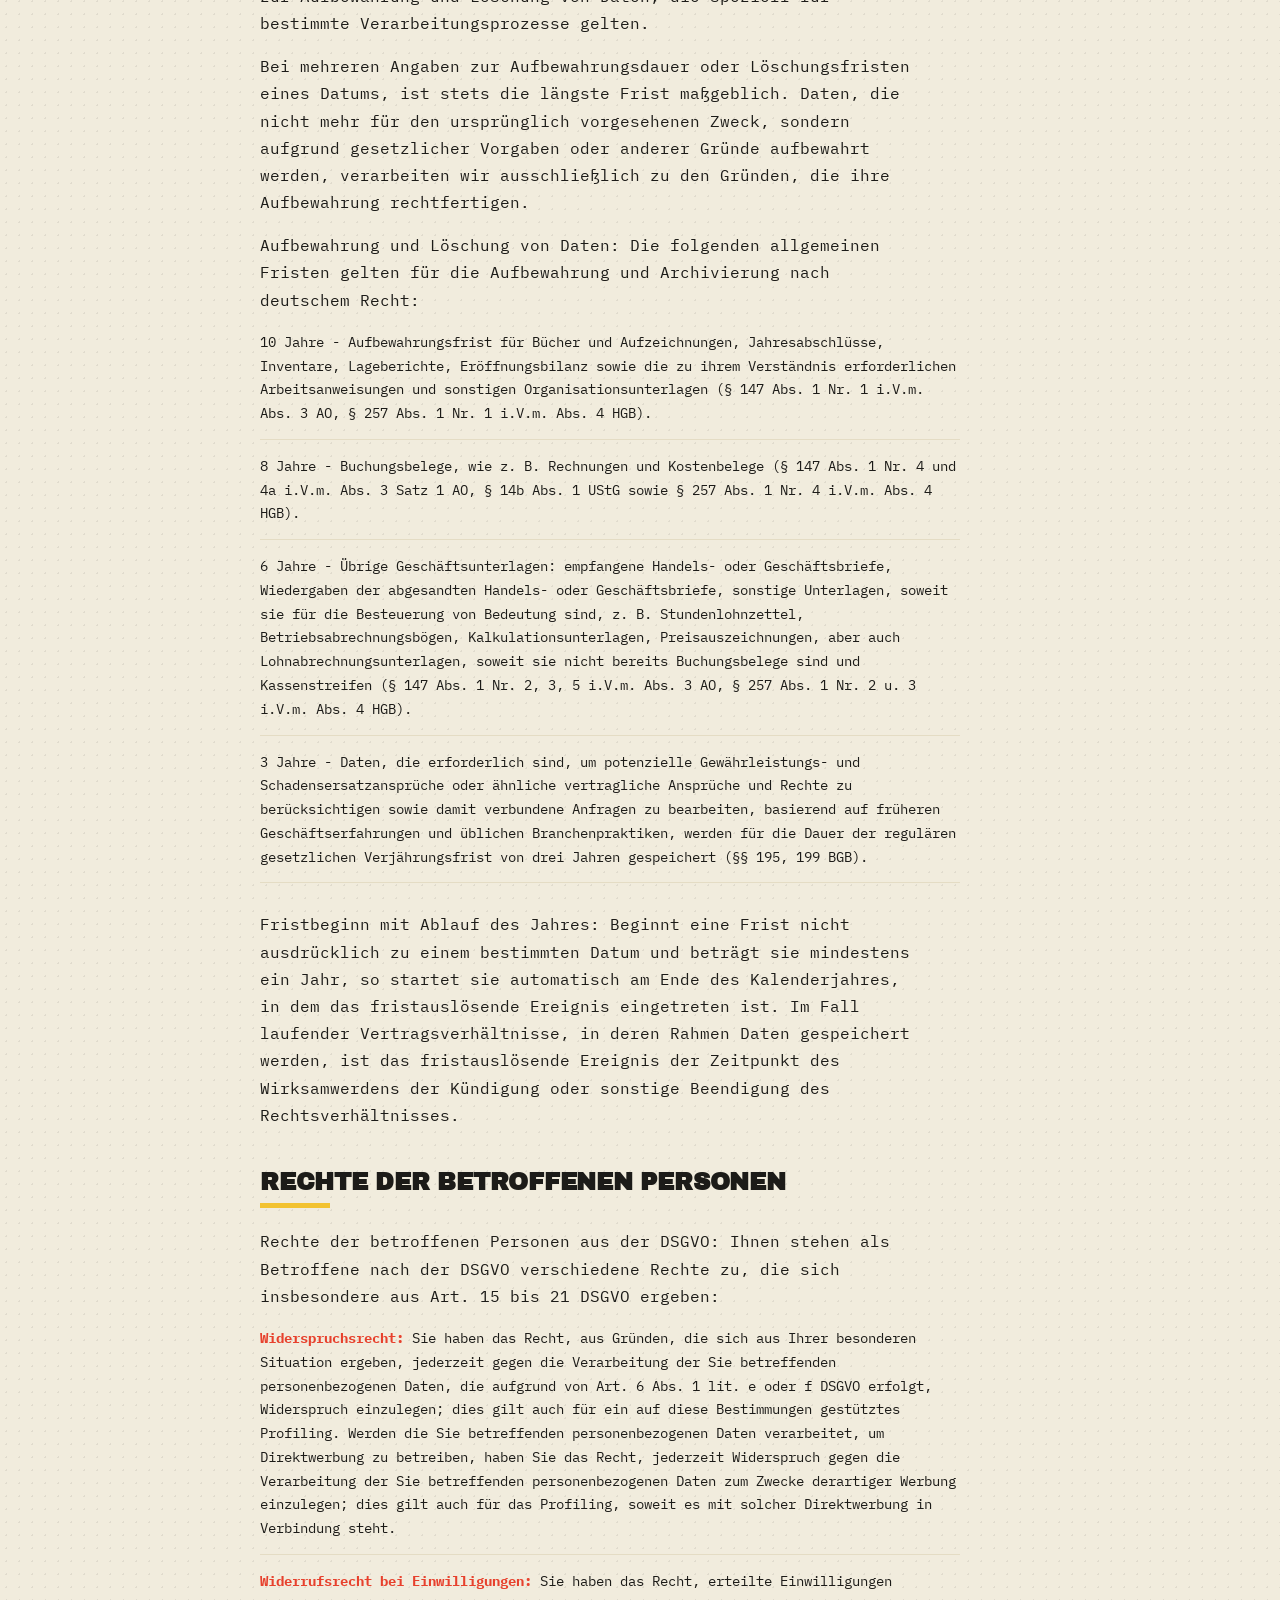
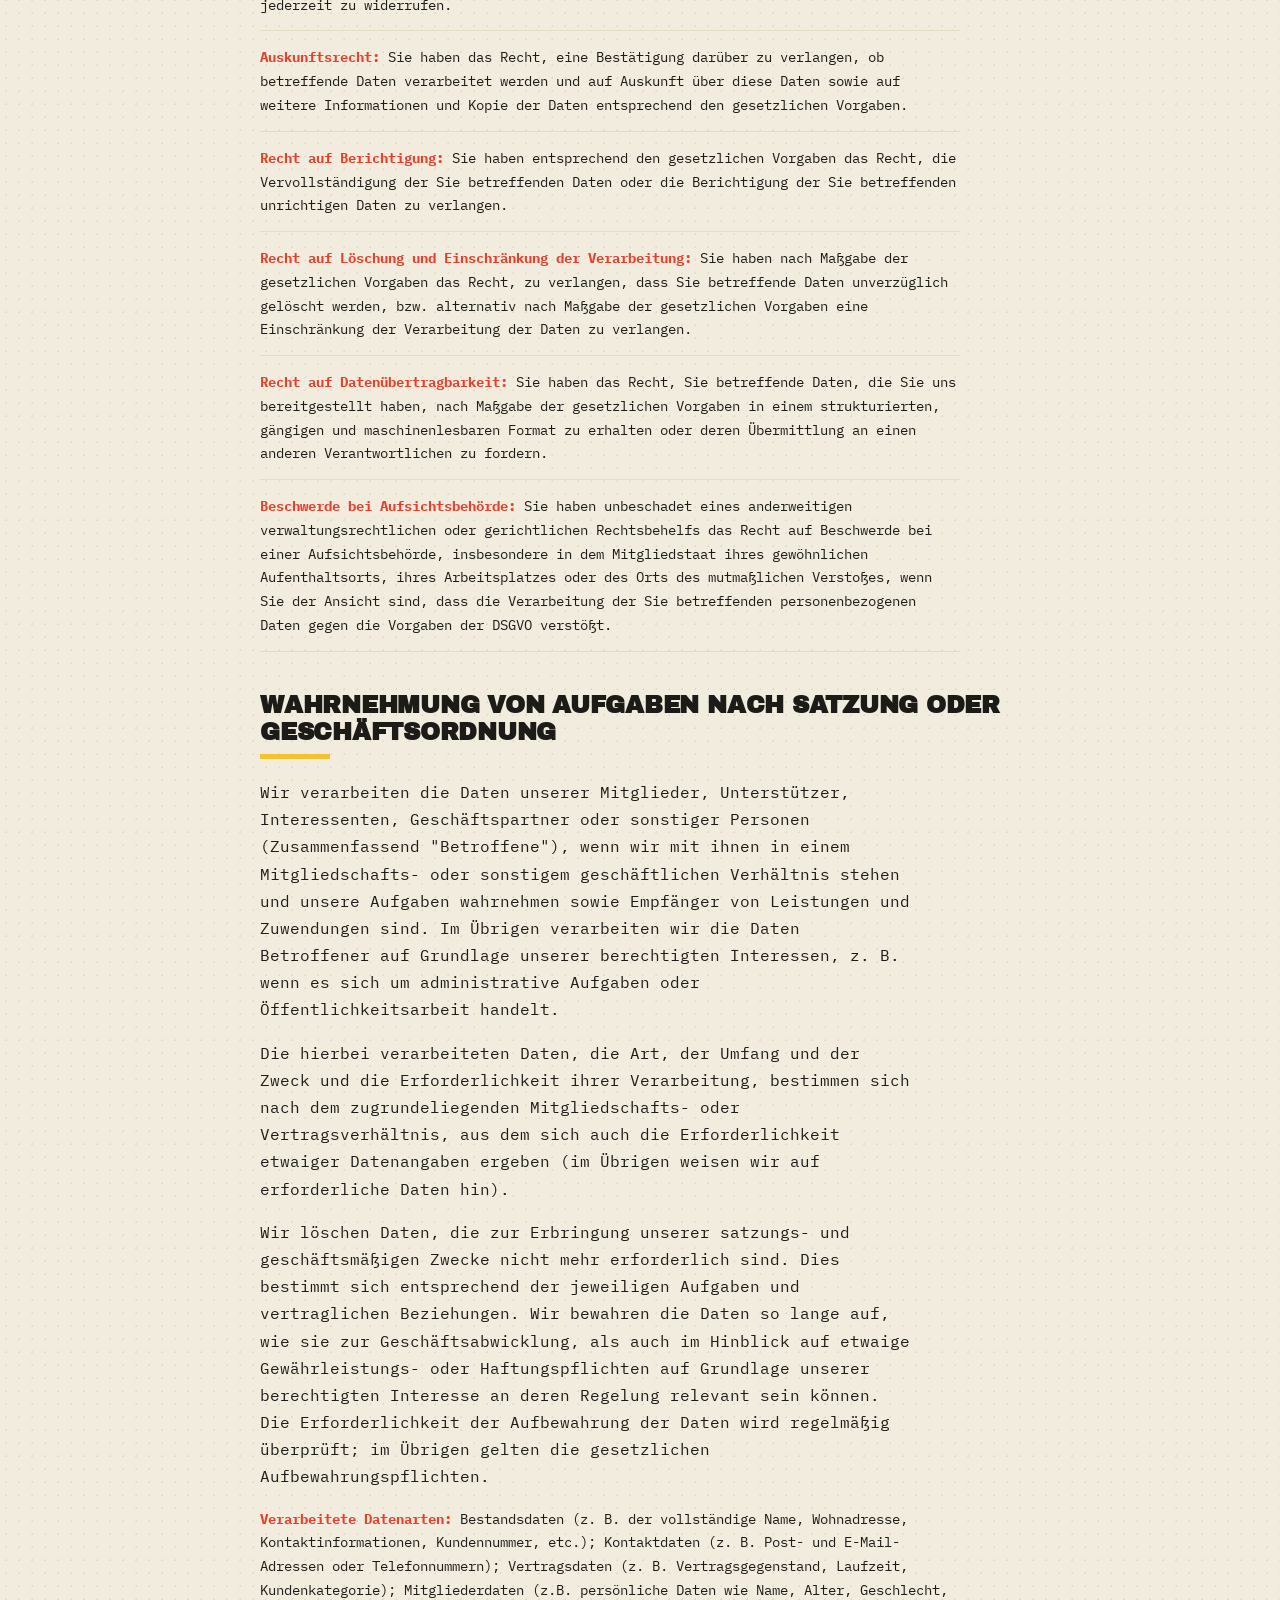
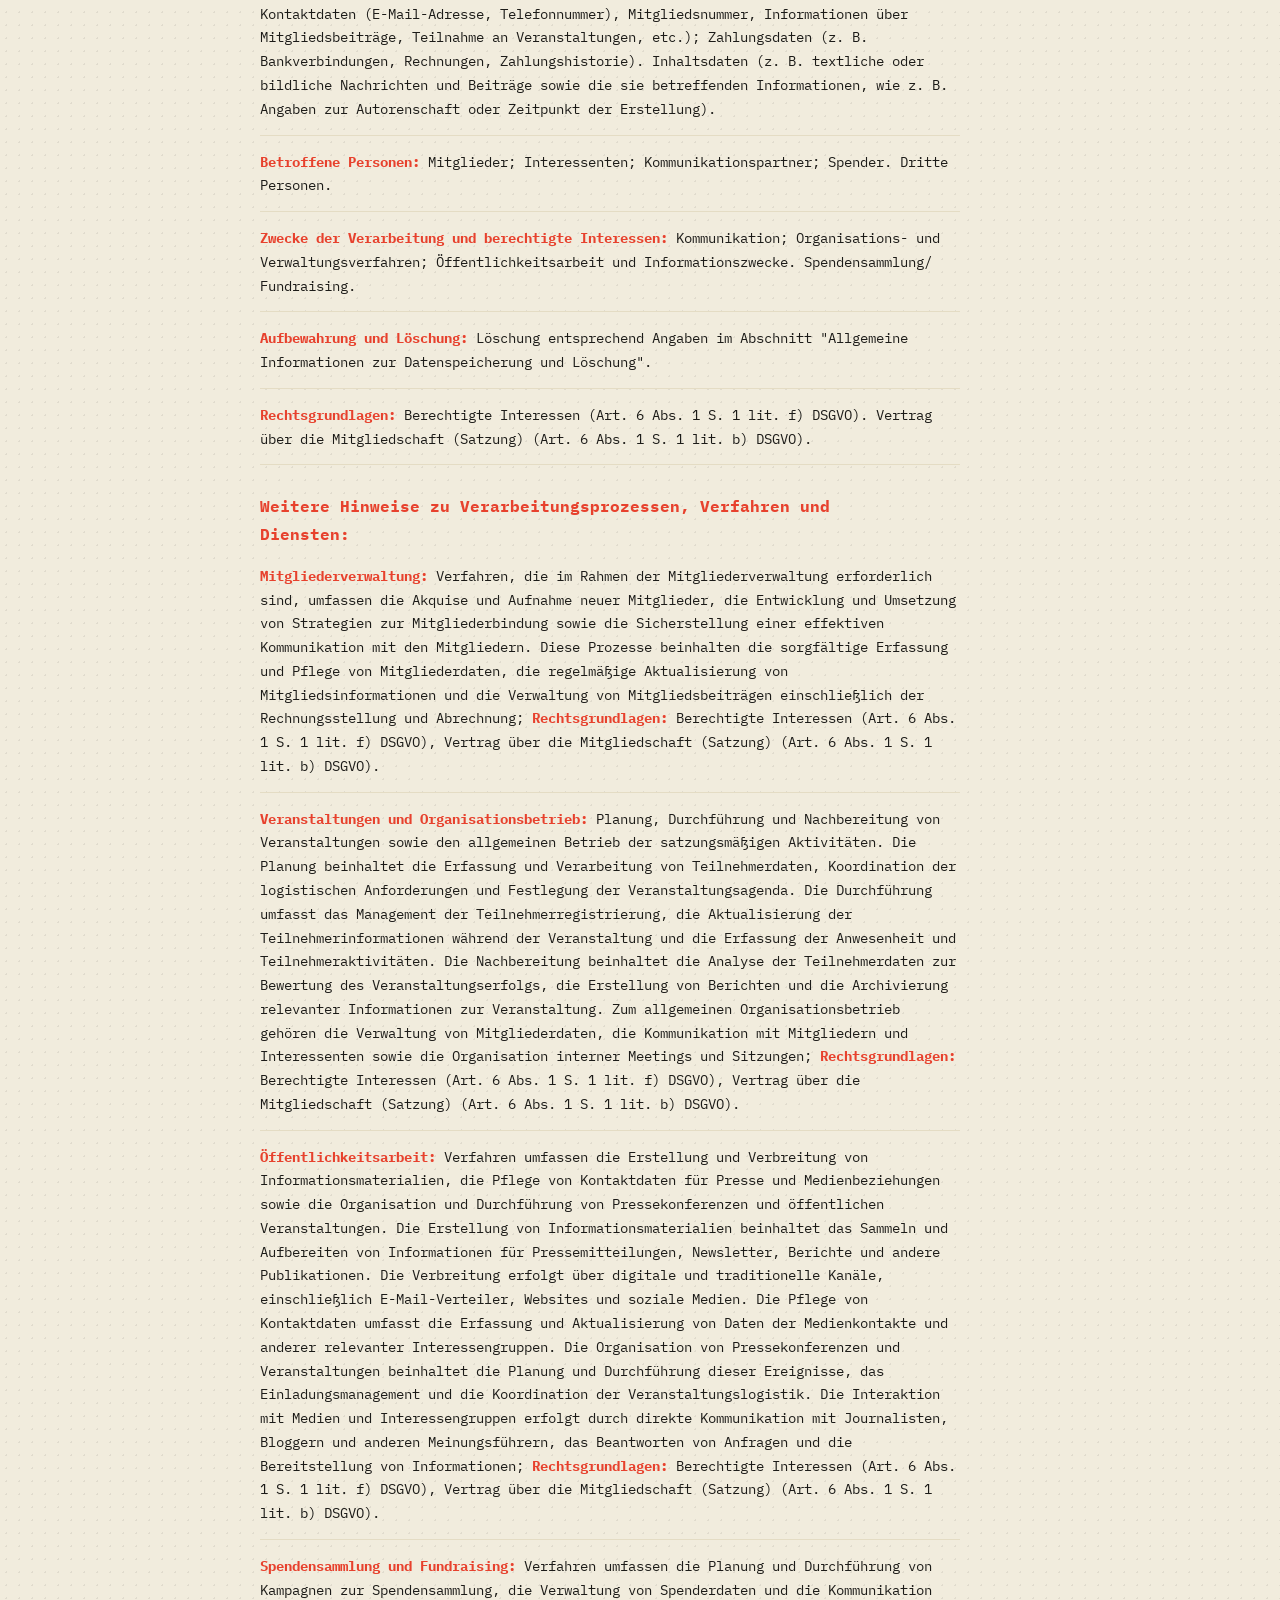
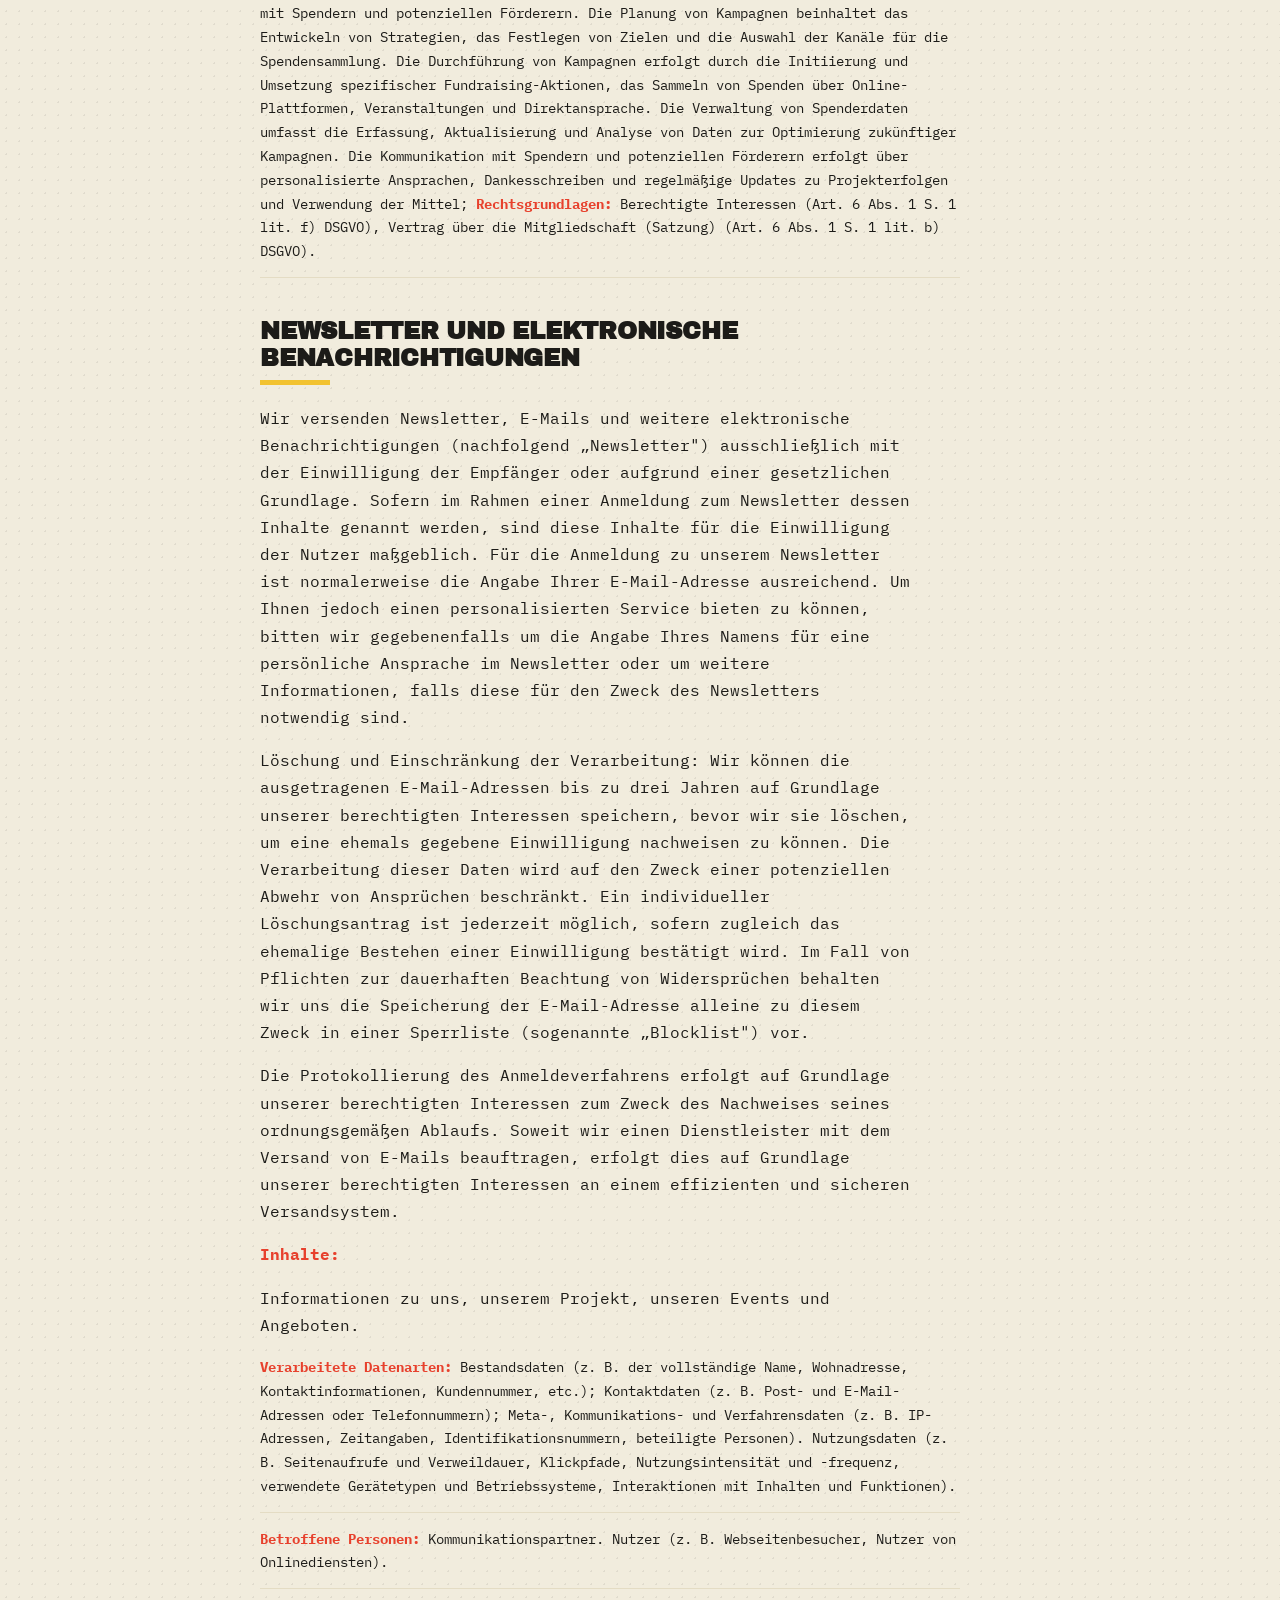
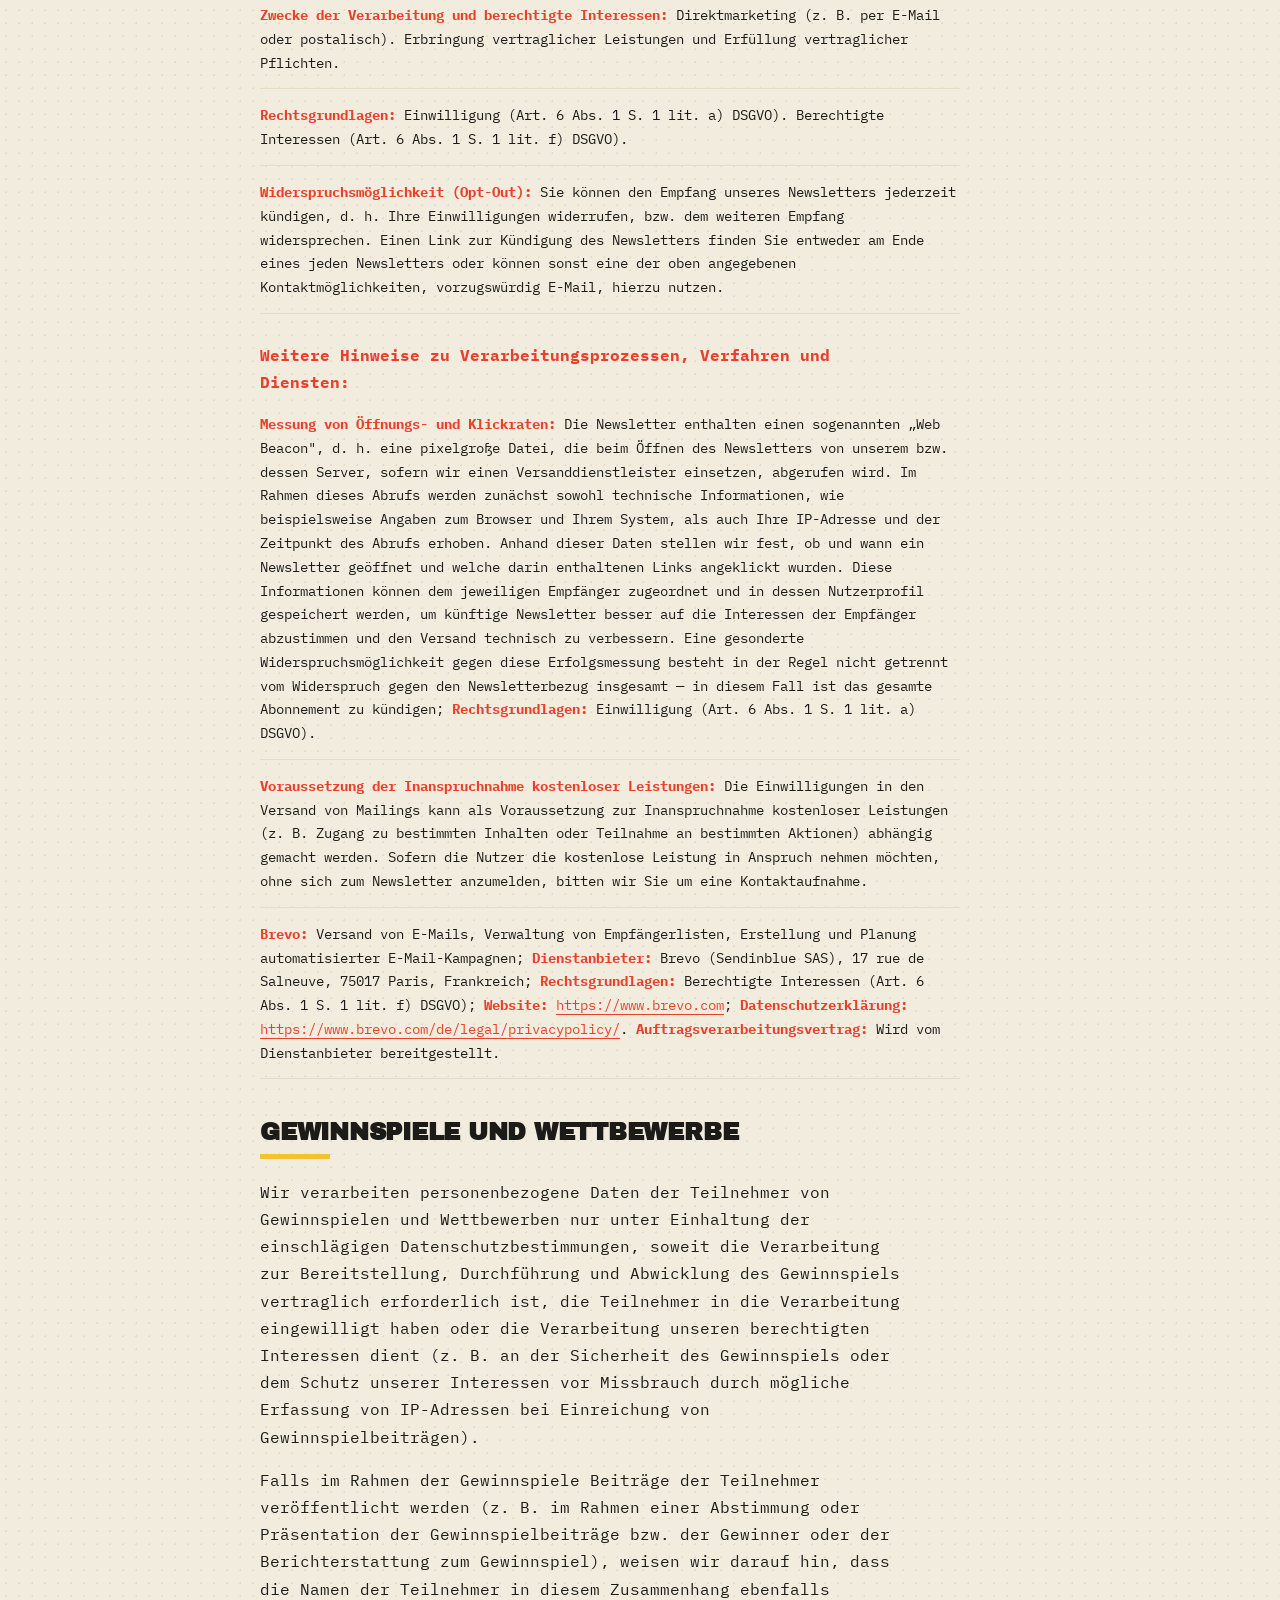
==== commit 1c45bcbe: "various fixes" ====
--- a/datenschutz.html
+++ b/datenschutz.html
@@ -36,7 +36,7 @@
         <ul id="navLinks">
             <li><a href="index.html#about">Worum es geht</a></li>
             <li><a href="index.html#aktuelles">Aktuelles</a></li>
-            <li><a href="direktkredit.html">Direktkredit</a></li>
+            <li><a href="index.html#support">Direktkredit</a></li>
             <li><a href="index.html#geschichte">Die Villa</a></li>
             <li><a href="index.html#newsletter">Newsletter</a></li>
             <li><a href="index.html#contact">Kontakt</a></li>
@@ -83,7 +83,7 @@
             97070 Würzburg
         </p>
         <p>E-Mail-Adresse: <a href="mailto:villa39@gmx.de">villa39@gmx.de</a></p>
-        <p>Impressum: <a href="https://dievilla39.de/impressum.html" target="_blank">https://dievilla39.de/impressum.html</a></p>
+        <p>Impressum: <a href="https://dievilla39.de/impressum.html" target="_blank" rel="noopener">https://dievilla39.de/impressum.html</a></p>
 
         <h2 id="mOverview">Übersicht der Verarbeitungen</h2>
         <p>Die nachfolgende Übersicht fasst die Arten der verarbeiteten Daten und die Zwecke ihrer Verarbeitung zusammen und verweist auf die betroffenen Personen.</p>
@@ -123,8 +123,8 @@
         <p>Datenverarbeitung in Drittländern: Sofern wir Daten in ein Drittland (d. h. außerhalb der Europäischen Union (EU) oder des Europäischen Wirtschaftsraums (EWR)) übermitteln oder dies im Rahmen der Nutzung von Diensten Dritter oder der Offenlegung bzw. Übermittlung von Daten an andere Personen, Stellen oder Unternehmen geschieht (was erkennbar wird anhand der Postadresse des jeweiligen Anbieters oder wenn in der Datenschutzerklärung ausdrücklich auf den Datentransfer in Drittländer hingewiesen wird), erfolgt dies stets im Einklang mit den gesetzlichen Vorgaben.</p>
         <p>Für Datenübermittlungen in die USA stützen wir uns vorrangig auf das Data Privacy Framework (DPF), welches durch einen Angemessenheitsbeschluss der EU-Kommission vom 10.07.2023 als sicherer Rechtsrahmen anerkannt wurde. Zusätzlich haben wir mit den jeweiligen Anbietern Standardvertragsklauseln abgeschlossen, die den Vorgaben der EU-Kommission entsprechen und vertragliche Verpflichtungen zum Schutz Ihrer Daten festlegen.</p>
         <p>Diese zweifache Absicherung gewährleistet einen umfassenden Schutz Ihrer Daten: Das DPF bildet die primäre Schutzebene, während die Standardvertragsklauseln als zusätzliche Sicherheit dienen. Sollten sich Änderungen im Rahmen des DPF ergeben, greifen die Standardvertragsklauseln als zuverlässige Rückfalloption ein. So stellen wir sicher, dass Ihre Daten auch bei etwaigen politischen oder rechtlichen Veränderungen stets angemessen geschützt bleiben.</p>
-        <p>Bei den einzelnen Diensteanbietern informieren wir Sie darüber, ob sie nach dem DPF zertifiziert sind und ob Standardvertragsklauseln vorliegen. Weitere Informationen zum DPF und eine Liste der zertifizierten Unternehmen finden Sie auf der Website des US-Handelsministeriums unter <a href="https://www.dataprivacyframework.gov/" target="_blank">https://www.dataprivacyframework.gov/</a> (in englischer Sprache).</p>
-        <p>Für Datenübermittlungen in andere Drittländer gelten entsprechende Sicherheitsmaßnahmen, insbesondere Standardvertragsklauseln, ausdrückliche Einwilligungen oder gesetzlich erforderliche Übermittlungen. Informationen zu Drittlandtransfers und geltenden Angemessenheitsbeschlüssen können Sie dem Informationsangebot der EU-Kommission entnehmen: <a href="https://commission.europa.eu/law/law-topic/data-protection/international-dimension-data-protection_en?prefLang=de" target="_blank">https://commission.europa.eu/law/law-topic/data-protection/international-dimension-data-protection_en?prefLang=de</a>.</p>
+        <p>Bei den einzelnen Diensteanbietern informieren wir Sie darüber, ob sie nach dem DPF zertifiziert sind und ob Standardvertragsklauseln vorliegen. Weitere Informationen zum DPF und eine Liste der zertifizierten Unternehmen finden Sie auf der Website des US-Handelsministeriums unter <a href="https://www.dataprivacyframework.gov/" target="_blank" rel="noopener">https://www.dataprivacyframework.gov/</a> (in englischer Sprache).</p>
+        <p>Für Datenübermittlungen in andere Drittländer gelten entsprechende Sicherheitsmaßnahmen, insbesondere Standardvertragsklauseln, ausdrückliche Einwilligungen oder gesetzlich erforderliche Übermittlungen. Informationen zu Drittlandtransfers und geltenden Angemessenheitsbeschlüssen können Sie dem Informationsangebot der EU-Kommission entnehmen: <a href="https://commission.europa.eu/law/law-topic/data-protection/international-dimension-data-protection_en?prefLang=de" target="_blank" rel="noopener">https://commission.europa.eu/law/law-topic/data-protection/international-dimension-data-protection_en?prefLang=de</a>.</p>
 
         <h2 id="m12">Allgemeine Informationen zur Datenspeicherung und Löschung</h2>
         <p>Wir löschen personenbezogene Daten, die wir verarbeiten, gemäß den gesetzlichen Bestimmungen, sobald die zugrundeliegenden Einwilligungen widerrufen werden oder keine weiteren rechtlichen Grundlagen für die Verarbeitung bestehen. Dies betrifft Fälle, in denen der ursprüngliche Verarbeitungszweck entfällt oder die Daten nicht mehr benötigt werden. Ausnahmen von dieser Regelung bestehen, wenn gesetzliche Pflichten oder besondere Interessen eine längere Aufbewahrung oder Archivierung der Daten erfordern.</p>
@@ -188,7 +188,7 @@
         <ul class="m-elements">
             <li><strong>Messung von Öffnungs- und Klickraten: </strong>Die Newsletter enthalten einen sogenannten „Web Beacon", d. h. eine pixelgroße Datei, die beim Öffnen des Newsletters von unserem bzw. dessen Server, sofern wir einen Versanddienstleister einsetzen, abgerufen wird. Im Rahmen dieses Abrufs werden zunächst sowohl technische Informationen, wie beispielsweise Angaben zum Browser und Ihrem System, als auch Ihre IP-Adresse und der Zeitpunkt des Abrufs erhoben. Anhand dieser Daten stellen wir fest, ob und wann ein Newsletter geöffnet und welche darin enthaltenen Links angeklickt wurden. Diese Informationen können dem jeweiligen Empfänger zugeordnet und in dessen Nutzerprofil gespeichert werden, um künftige Newsletter besser auf die Interessen der Empfänger abzustimmen und den Versand technisch zu verbessern. Eine gesonderte Widerspruchsmöglichkeit gegen diese Erfolgsmessung besteht in der Regel nicht getrennt vom Widerspruch gegen den Newsletterbezug insgesamt — in diesem Fall ist das gesamte Abonnement zu kündigen; <strong>Rechtsgrundlagen:</strong> Einwilligung (Art. 6 Abs. 1 S. 1 lit. a) DSGVO).</li>
             <li><strong>Voraussetzung der Inanspruchnahme kostenloser Leistungen: </strong>Die Einwilligungen in den Versand von Mailings kann als Voraussetzung zur Inanspruchnahme kostenloser Leistungen (z. B. Zugang zu bestimmten Inhalten oder Teilnahme an bestimmten Aktionen) abhängig gemacht werden. Sofern die Nutzer die kostenlose Leistung in Anspruch nehmen möchten, ohne sich zum Newsletter anzumelden, bitten wir Sie um eine Kontaktaufnahme.</li>
-            <li><strong>Brevo: </strong>Versand von E-Mails, Verwaltung von Empfängerlisten, Erstellung und Planung automatisierter E-Mail-Kampagnen; <strong>Dienstanbieter:</strong> Brevo (Sendinblue SAS), 17 rue de Salneuve, 75017 Paris, Frankreich; <strong>Rechtsgrundlagen:</strong> Berechtigte Interessen (Art. 6 Abs. 1 S. 1 lit. f) DSGVO); <strong>Website:</strong> <a href="https://www.brevo.com" target="_blank">https://www.brevo.com</a>; <strong>Datenschutzerklärung:</strong> <a href="https://www.brevo.com/de/legal/privacypolicy/" target="_blank">https://www.brevo.com/de/legal/privacypolicy/</a>. <strong>Auftragsverarbeitungsvertrag:</strong> Wird vom Dienstanbieter bereitgestellt.</li>
+            <li><strong>Brevo: </strong>Versand von E-Mails, Verwaltung von Empfängerlisten, Erstellung und Planung automatisierter E-Mail-Kampagnen; <strong>Dienstanbieter:</strong> Brevo (Sendinblue SAS), 17 rue de Salneuve, 75017 Paris, Frankreich; <strong>Rechtsgrundlagen:</strong> Berechtigte Interessen (Art. 6 Abs. 1 S. 1 lit. f) DSGVO); <strong>Website:</strong> <a href="https://www.brevo.com" target="_blank" rel="noopener">https://www.brevo.com</a>; <strong>Datenschutzerklärung:</strong> <a href="https://www.brevo.com/de/legal/privacypolicy/" target="_blank" rel="noopener">https://www.brevo.com/de/legal/privacypolicy/</a>. <strong>Auftragsverarbeitungsvertrag:</strong> Wird vom Dienstanbieter bereitgestellt.</li>
         </ul>
 
         <h2 id="m237">Gewinnspiele und Wettbewerbe</h2>
@@ -230,7 +230,7 @@
         </ul>
         <p><strong>Weitere Hinweise zu Verarbeitungsprozessen, Verfahren und Diensten:</strong></p>
         <ul class="m-elements">
-            <li><strong>Instagram: </strong>Soziales Netzwerk, ermöglicht das Teilen von Fotos und Videos, das Kommentieren und Favorisieren von Beiträgen, Nachrichtenversand, Abonnieren von Profilen und Seiten; <strong>Dienstanbieter:</strong> Meta Platforms Ireland Limited, Merrion Road, Dublin 4, D04 X2K5, Irland; <strong>Rechtsgrundlagen:</strong> Berechtigte Interessen (Art. 6 Abs. 1 S. 1 lit. f) DSGVO); <strong>Website:</strong> <a href="https://www.instagram.com" target="_blank">https://www.instagram.com</a>; <strong>Datenschutzerklärung:</strong> <a href="https://privacycenter.instagram.com/policy/" target="_blank">https://privacycenter.instagram.com/policy/</a>. <strong>Grundlage Drittlandtransfers:</strong> Data Privacy Framework (DPF).</li>
+            <li><strong>Instagram: </strong>Soziales Netzwerk, ermöglicht das Teilen von Fotos und Videos, das Kommentieren und Favorisieren von Beiträgen, Nachrichtenversand, Abonnieren von Profilen und Seiten; <strong>Dienstanbieter:</strong> Meta Platforms Ireland Limited, Merrion Road, Dublin 4, D04 X2K5, Irland; <strong>Rechtsgrundlagen:</strong> Berechtigte Interessen (Art. 6 Abs. 1 S. 1 lit. f) DSGVO); <strong>Website:</strong> <a href="https://www.instagram.com" target="_blank" rel="noopener">https://www.instagram.com</a>; <strong>Datenschutzerklärung:</strong> <a href="https://privacycenter.instagram.com/policy/" target="_blank" rel="noopener">https://privacycenter.instagram.com/policy/</a>. <strong>Grundlage Drittlandtransfers:</strong> Data Privacy Framework (DPF).</li>
         </ul>
 
         <h2 id="m328">Plug-ins und eingebettete Funktionen sowie Inhalte</h2>
@@ -246,8 +246,8 @@
         </ul>
         <p><strong>Weitere Hinweise zu Verarbeitungsprozessen, Verfahren und Diensten:</strong></p>
         <ul class="m-elements">
-            <li><strong>Google Fonts (Bezug vom Google Server): </strong>Bezug von Schriften (und Symbolen) zum Zwecke einer technisch sicheren, wartungsfreien und effizienten Nutzung von Schriften und Symbolen im Hinblick auf Aktualität und Ladezeiten, deren einheitliche Darstellung und Berücksichtigung möglicher lizenzrechtlicher Beschränkungen. Dem Anbieter der Schriftarten wird die IP-Adresse des Nutzers mitgeteilt, damit die Schriftarten im Browser des Nutzers zur Verfügung gestellt werden können. Darüber hinaus werden technische Daten (Spracheinstellungen, Bildschirmauflösung, Betriebssystem, verwendete Hardware) übermittelt, die für die Bereitstellung der Schriften in Abhängigkeit von den verwendeten Geräten und der technischen Umgebung notwendig sind. Diese Daten können auf einem Server des Anbieters der Schriftarten in den USA verarbeitet werden - Beim Besuch unseres Onlineangebotes senden die Browser der Nutzer ihre Browser HTTP-Anfragen an die Google Fonts Web API (d. h. eine Softwareschnittstelle für den Abruf der Schriftarten). Die Google Fonts Web API stellt den Nutzern die Cascading Style Sheets (CSS) von Google Fonts und danach die in der CCS angegebenen Schriftarten zur Verfügung. Zu diesen HTTP-Anfragen gehören (1) die vom jeweiligen Nutzer für den Zugriff auf das Internet verwendete IP-Adresse, (2) die angeforderte URL auf dem Google-Server und (3) die HTTP-Header, einschließlich des User-Agents, der die Browser- und Betriebssystemversionen der Websitebesucher beschreibt, sowie die Verweis-URL (d. h. die Webseite, auf der die Google-Schriftart angezeigt werden soll). IP-Adressen werden weder auf Google-Servern protokolliert noch gespeichert und sie werden nicht analysiert. Die Google Fonts Web API protokolliert Details der HTTP-Anfragen (angeforderte URL, User-Agent und Verweis-URL). Der Zugriff auf diese Daten ist eingeschränkt und streng kontrolliert. Die angeforderte URL identifiziert die Schriftfamilien, für die der Nutzer Schriftarten laden möchte. Diese Daten werden protokolliert, damit Google bestimmen kann, wie oft eine bestimmte Schriftfamilie angefordert wird. Bei der Google Fonts Web API muss der User-Agent die Schriftart anpassen, die für den jeweiligen Browsertyp generiert wird. Der User-Agent wird in erster Linie zum Debugging protokolliert und verwendet, um aggregierte Nutzungsstatistiken zu generieren, mit denen die Beliebtheit von Schriftfamilien gemessen wird. Diese zusammengefassten Nutzungsstatistiken werden auf der Seite „Analysen" von Google Fonts veröffentlicht. Schließlich wird die Verweis-URL protokolliert, sodass die Daten für die Wartung der Produktion verwendet und ein aggregierter Bericht zu den Top-Integrationen basierend auf der Anzahl der Schriftartenanfragen generiert werden kann. Google verwendet laut eigener Auskunft keine der von Google Fonts erfassten Informationen, um Profile von Endnutzern zu erstellen oder zielgerichtete Anzeigen zu schalten; <strong>Dienstanbieter:</strong> Google Ireland Limited, Gordon House, Barrow Street, Dublin 4, Irland; <strong>Rechtsgrundlagen:</strong> Berechtigte Interessen (Art. 6 Abs. 1 S. 1 lit. f) DSGVO); <strong>Website:</strong> <a href="https://fonts.google.com/" target="_blank">https://fonts.google.com/</a>; <strong>Datenschutzerklärung:</strong> <a href="https://business.safety.google/privacy/" target="_blank">https://business.safety.google/privacy/</a>; <strong>Grundlage Drittlandtransfers:</strong> Data Privacy Framework (DPF). <strong>Weitere Informationen:</strong> <a href="https://fonts.google.com/faq?hl=de#privacy" target="_blank">https://fonts.google.com/faq?hl=de#privacy</a>.</li>
-            <li><strong>YouTube-Videos: </strong>Videoinhalte; <strong>Dienstanbieter:</strong> Google Ireland Limited, Gordon House, Barrow Street, Dublin 4, Irland; <strong>Rechtsgrundlagen:</strong> Einwilligung (Art. 6 Abs. 1 S. 1 lit. a) DSGVO); <strong>Website:</strong> <a href="https://www.youtube.com" target="_blank">https://www.youtube.com</a>; <strong>Datenschutzerklärung:</strong> <a href="https://business.safety.google/privacy/" target="_blank">https://business.safety.google/privacy/</a>; <strong>Grundlage Drittlandtransfers:</strong> Data Privacy Framework (DPF). <strong>Widerspruchsmöglichkeit (Opt-Out):</strong> Opt-Out-Plugin: <a href="https://tools.google.com/dlpage/gaoptout?hl=de" target="_blank">https://tools.google.com/dlpage/gaoptout?hl=de</a>, Einstellungen für die Darstellung von Werbeeinblendungen: <a href="https://myadcenter.google.com/personalizationoff" target="_blank">https://myadcenter.google.com/personalizationoff</a>.</li>
+            <li><strong>Google Fonts (Bezug vom Google Server): </strong>Bezug von Schriften (und Symbolen) zum Zwecke einer technisch sicheren, wartungsfreien und effizienten Nutzung von Schriften und Symbolen im Hinblick auf Aktualität und Ladezeiten, deren einheitliche Darstellung und Berücksichtigung möglicher lizenzrechtlicher Beschränkungen. Dem Anbieter der Schriftarten wird die IP-Adresse des Nutzers mitgeteilt, damit die Schriftarten im Browser des Nutzers zur Verfügung gestellt werden können. Darüber hinaus werden technische Daten (Spracheinstellungen, Bildschirmauflösung, Betriebssystem, verwendete Hardware) übermittelt, die für die Bereitstellung der Schriften in Abhängigkeit von den verwendeten Geräten und der technischen Umgebung notwendig sind. Diese Daten können auf einem Server des Anbieters der Schriftarten in den USA verarbeitet werden - Beim Besuch unseres Onlineangebotes senden die Browser der Nutzer ihre Browser HTTP-Anfragen an die Google Fonts Web API (d. h. eine Softwareschnittstelle für den Abruf der Schriftarten). Die Google Fonts Web API stellt den Nutzern die Cascading Style Sheets (CSS) von Google Fonts und danach die in der CCS angegebenen Schriftarten zur Verfügung. Zu diesen HTTP-Anfragen gehören (1) die vom jeweiligen Nutzer für den Zugriff auf das Internet verwendete IP-Adresse, (2) die angeforderte URL auf dem Google-Server und (3) die HTTP-Header, einschließlich des User-Agents, der die Browser- und Betriebssystemversionen der Websitebesucher beschreibt, sowie die Verweis-URL (d. h. die Webseite, auf der die Google-Schriftart angezeigt werden soll). IP-Adressen werden weder auf Google-Servern protokolliert noch gespeichert und sie werden nicht analysiert. Die Google Fonts Web API protokolliert Details der HTTP-Anfragen (angeforderte URL, User-Agent und Verweis-URL). Der Zugriff auf diese Daten ist eingeschränkt und streng kontrolliert. Die angeforderte URL identifiziert die Schriftfamilien, für die der Nutzer Schriftarten laden möchte. Diese Daten werden protokolliert, damit Google bestimmen kann, wie oft eine bestimmte Schriftfamilie angefordert wird. Bei der Google Fonts Web API muss der User-Agent die Schriftart anpassen, die für den jeweiligen Browsertyp generiert wird. Der User-Agent wird in erster Linie zum Debugging protokolliert und verwendet, um aggregierte Nutzungsstatistiken zu generieren, mit denen die Beliebtheit von Schriftfamilien gemessen wird. Diese zusammengefassten Nutzungsstatistiken werden auf der Seite „Analysen" von Google Fonts veröffentlicht. Schließlich wird die Verweis-URL protokolliert, sodass die Daten für die Wartung der Produktion verwendet und ein aggregierter Bericht zu den Top-Integrationen basierend auf der Anzahl der Schriftartenanfragen generiert werden kann. Google verwendet laut eigener Auskunft keine der von Google Fonts erfassten Informationen, um Profile von Endnutzern zu erstellen oder zielgerichtete Anzeigen zu schalten; <strong>Dienstanbieter:</strong> Google Ireland Limited, Gordon House, Barrow Street, Dublin 4, Irland; <strong>Rechtsgrundlagen:</strong> Berechtigte Interessen (Art. 6 Abs. 1 S. 1 lit. f) DSGVO); <strong>Website:</strong> <a href="https://fonts.google.com/" target="_blank" rel="noopener">https://fonts.google.com/</a>; <strong>Datenschutzerklärung:</strong> <a href="https://business.safety.google/privacy/" target="_blank" rel="noopener">https://business.safety.google/privacy/</a>; <strong>Grundlage Drittlandtransfers:</strong> Data Privacy Framework (DPF). <strong>Weitere Informationen:</strong> <a href="https://fonts.google.com/faq?hl=de#privacy" target="_blank" rel="noopener">https://fonts.google.com/faq?hl=de#privacy</a>.</li>
+            <li><strong>YouTube-Videos: </strong>Videoinhalte; <strong>Dienstanbieter:</strong> Google Ireland Limited, Gordon House, Barrow Street, Dublin 4, Irland; <strong>Rechtsgrundlagen:</strong> Einwilligung (Art. 6 Abs. 1 S. 1 lit. a) DSGVO); <strong>Website:</strong> <a href="https://www.youtube.com" target="_blank" rel="noopener">https://www.youtube.com</a>; <strong>Datenschutzerklärung:</strong> <a href="https://business.safety.google/privacy/" target="_blank" rel="noopener">https://business.safety.google/privacy/</a>; <strong>Grundlage Drittlandtransfers:</strong> Data Privacy Framework (DPF). <strong>Widerspruchsmöglichkeit (Opt-Out):</strong> Opt-Out-Plugin: <a href="https://tools.google.com/dlpage/gaoptout?hl=de" target="_blank" rel="noopener">https://tools.google.com/dlpage/gaoptout?hl=de</a>, Einstellungen für die Darstellung von Werbeeinblendungen: <a href="https://myadcenter.google.com/personalizationoff" target="_blank" rel="noopener">https://myadcenter.google.com/personalizationoff</a>.</li>
         </ul>
 
         <h2 id="m15">Änderung und Aktualisierung</h2>
--- a/style.css
+++ b/style.css
@@ -346,15 +346,16 @@
     display: flex;
     gap: 50px;
     align-items: flex-start;
-    margin-top: 50px;
+    margin-top: 0;
+    margin-bottom: 30px;
+}
+
+.subpage-content .about-grid {
+    margin-top: 80px;
 }
 
 .about-grid.reverse {
     flex-direction: row-reverse;
-}
-
-.section-heading-spaced {
-    margin-top: 60px;
 }
 
 .about-grid img {
@@ -468,7 +469,7 @@
     flex: 1;
 }
 
-.story-pullquote {
+.story-pullquote.story-pullquote {
     font-family: "Archivo Black", sans-serif;
     font-size: 1.4rem;
     line-height: 1.4;
@@ -546,6 +547,62 @@
 .card:nth-child(2) .card-arrow { color: var(--riso-blue); }
 .card:nth-child(3) .card-arrow { color: var(--riso-green); }
 
+/* Explicit colour modifiers, for cards whose DOM position no longer
+   matches their intended colour via nth-child (e.g. the featured card) */
+.card.card-red { border-color: var(--riso-red); box-shadow: 6px 6px 0 var(--riso-red); }
+.card.card-blue { border-color: var(--riso-blue); box-shadow: 6px 6px 0 var(--riso-blue); }
+.card.card-green { border-color: var(--riso-green); box-shadow: 6px 6px 0 var(--riso-green); }
+
+.card.card-red h3 { color: var(--riso-red); }
+.card.card-blue h3 { color: var(--riso-blue); }
+.card.card-green h3 { color: var(--riso-green); }
+
+.card.card-red .card-arrow { color: var(--riso-red); }
+.card.card-blue .card-arrow { color: var(--riso-blue); }
+.card.card-green .card-arrow { color: var(--riso-green); }
+
+.card.card-red:hover { box-shadow: 10px 10px 0 var(--riso-red); }
+.card.card-blue:hover { box-shadow: 10px 10px 0 var(--riso-blue); }
+.card.card-green:hover { box-shadow: 10px 10px 0 var(--riso-green); }
+
+.card-featured {
+    display: block;
+    padding: 46px 50px;
+    margin-bottom: 30px;
+    box-shadow: 10px 10px 0 var(--riso-red);
+}
+
+.card-featured h3 {
+    font-size: 1.7rem;
+    margin-bottom: 18px;
+}
+
+.card-featured p {
+    max-width: 70ch;
+    font-size: 1.05rem;
+}
+
+.card-featured .card-arrow {
+    font-size: 1.05rem;
+    margin-top: 20px;
+}
+
+.card-featured:hover {
+    box-shadow: 14px 14px 0 var(--riso-red);
+}
+
+.cards-secondary .card {
+    padding: 24px;
+}
+
+.cards-secondary h3 {
+    font-size: 1rem;
+}
+
+.cards-secondary p {
+    font-size: .92rem;
+}
+
 .card:hover .card-arrow {
     opacity: .75;
 }
@@ -709,6 +766,18 @@
 .subpage-content p {
     margin-bottom: 16px;
     max-width: 65ch;
+}
+
+.subpage-content > h2 {
+    margin-top: 80px;
+}
+
+.subpage-content.legal-content > h2 {
+    margin-top: 40px;
+}
+
+.subpage-content.subpage-content > *:has(+ h2) {
+    margin-bottom: 0;
 }
 
 .subpage-list {
@@ -987,6 +1056,18 @@
         flex-direction: column;
     }
 
+    .about-grid.reverse {
+        flex-direction: column;
+    }
+
+    .about-grid > div {
+        order: 1;
+    }
+
+    .about-grid > img {
+        order: 2;
+    }
+
     .story-row.reverse {
         flex-direction: column;
     }
